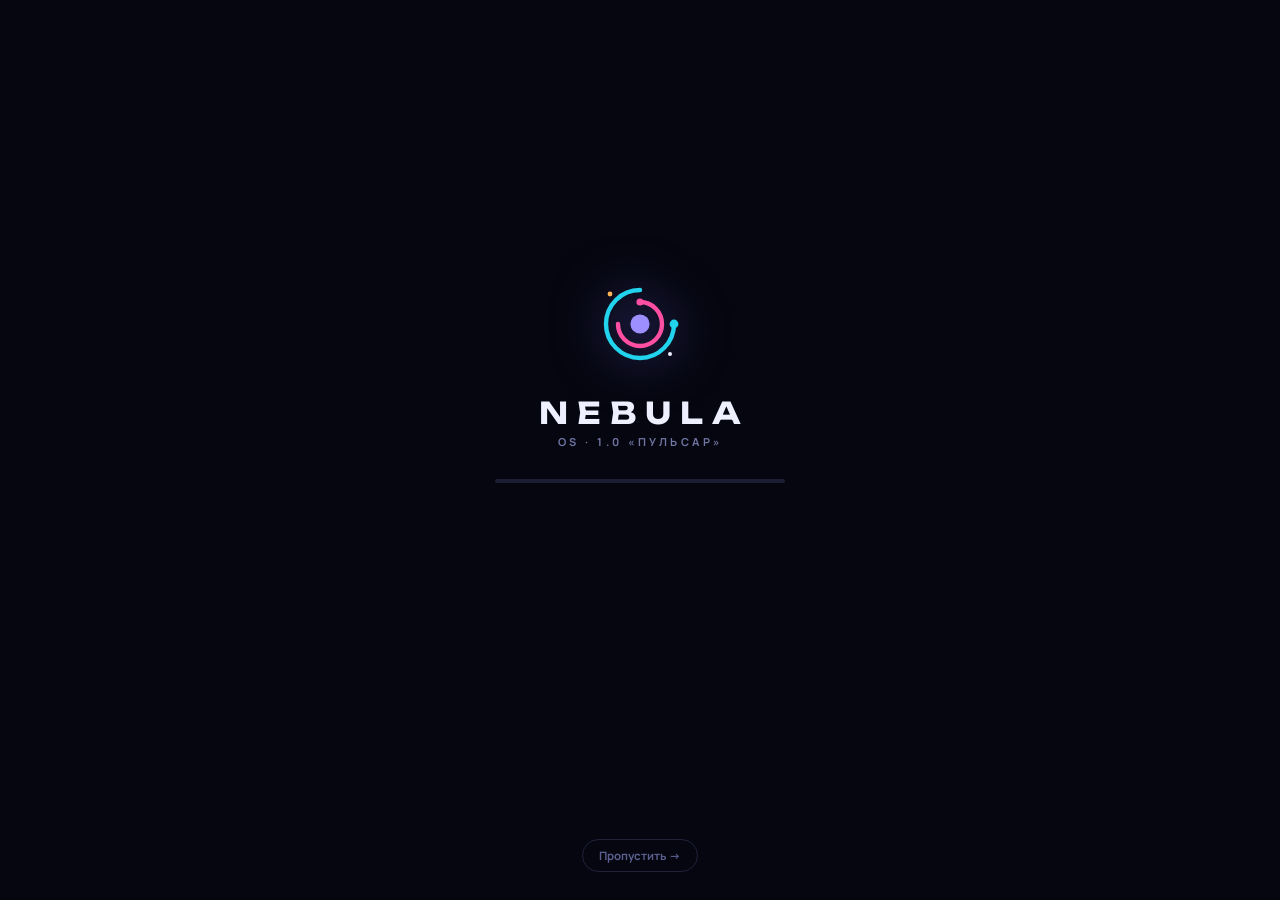
==== index.html @ fa3f52b3 "html и css есть осталось js" ====
<!DOCTYPE html>
<html lang="ru" class="dark">
<head>
<meta charset="UTF-8">
<meta name="viewport" content="width=device-width, initial-scale=1.0, viewport-fit=cover">
<title>NEBULA OS — веб-операционная система</title>
<link rel="icon" href="data:image/svg+xml,%3Csvg xmlns='http://www.w3.org/2000/svg' viewBox='0 0 24 24'%3E%3Ccircle cx='12' cy='12' r='2.6' fill='%237c6bff'/%3E%3Cpath d='M20.5 12a8.5 8.5 0 1 1-8.5-8.5' stroke='%2322d3ee' stroke-width='1.6' fill='none' stroke-linecap='round'/%3E%3Cpath d='M12 6.5A5.5 5.5 0 1 1 6.5 12' stroke='%23ff4fa3' stroke-width='1.4' fill='none' stroke-linecap='round'/%3E%3C/svg%3E">
<link rel="preconnect" href="https://fonts.googleapis.com">
<link rel="preconnect" href="https://fonts.gstatic.com" crossorigin>
<link href="https://fonts.googleapis.com/css2?family=Unbounded:wght@300;500;700&family=Manrope:wght@400;500;600;700;800&family=JetBrains+Mono:wght@400;500;700&display=swap" rel="stylesheet">
<link rel="stylesheet" href="css/base.css">
<link rel="stylesheet" href="css/windows.css">
<link rel="stylesheet" href="css/shell.css">
<link rel="stylesheet" href="css/apps.css">
</head>
<body class="locked">

<canvas id="wallpaper"></canvas>
<div id="grain"></div>
<div id="vignette"></div>

<div id="desktop">
  <div id="desktopIcons"></div>
  <div id="widget">
    <div id="wTime">00:00</div>
    <div id="wDate"></div>
    <div class="wchips">
      <button class="wchip" id="wSound" title="Отключить весь звук"></button>
      <span class="wchip" id="wWifi"></span>
      <span class="wchip" id="wUptime"></span>
    </div>
  </div>
</div>

<div id="snapPreview"></div>
<div id="windows"></div>
<div id="toasts"></div>

<div id="taskbar">
  <button id="startBtn" aria-label="Меню Пуск" title="Пуск"></button>
  <button id="searchPill" aria-label="Поиск"></button>
  <div class="tb-sep"></div>
  <div id="dockApps"></div>
  <div class="tb-sep"></div>
  <div id="trayMusic">
    <span class="tm-dot"></span><span class="tm-name"></span>
    <button class="tm-btn" id="tmPlay" aria-label="Пауза/продолжить"></button>
    <button class="tm-btn" id="tmStop" aria-label="Остановить эфир"></button>
  </div>
  <button class="tray-btn" id="trayQuick" data-pop="quick" aria-label="Быстрые настройки"></button>
  <button class="tray-btn" id="trayBell" data-pop="notif" aria-label="Уведомления"><span id="bellBadge"></span></button>
  <button class="tray-btn" id="trayClock" data-pop="calendar" aria-label="Календарь"><span id="tbTime"></span><span id="tbDate"></span></button>
  <button id="showDesktop" title="Показать рабочий стол" aria-label="Показать рабочий стол"></button>
</div>

<div id="startMenu" role="menu" aria-label="Меню Пуск">
  <div class="sm-head">
    <div class="avatar"><div>🧑‍🚀</div></div>
    <div class="sm-user"><b id="smName">Космонавт</b><span>Локальная учётная запись · NEBULA</span></div>
    <button class="ibtn" id="smSettings" title="Настройки" aria-label="Настройки"></button>
  </div>
  <div class="sm-search"><span id="smSearchIcon"></span><input id="smSearch" type="text" placeholder="Поиск приложений и файлов…" autocomplete="off"></div>
  <div id="smBody"></div>
  <div class="sm-foot">
    <button class="pw-btn" id="smLock"></button>
    <div class="spacer"></div>
    <button class="pw-btn" id="smRestart"></button>
    <button class="pw-btn danger" id="smShutdown"></button>
  </div>
</div>

<div id="popover"></div>
<div id="contextMenu"></div>
<div id="dialogLayer"></div>

<div id="lockScreen" class="fullscreen">
  <div id="lockTime">00:00</div>
  <div id="lockDate"></div>
  <div class="lock-avatar"><div>🧑‍🚀</div></div>
  <div id="lockName">Космонавт</div>
  <button id="loginBtn">Войти в систему</button>
  <div class="lock-hint">Пароль не требуется — это ваш космос · Enter</div>
  <div class="lock-power">
    <button id="lockRestart" title="Перезагрузка" aria-label="Перезагрузка"></button>
    <button id="lockShutdown" title="Выключение" aria-label="Выключение"></button>
  </div>
</div>

<div id="bootScreen" class="fullscreen">
  <svg class="boot-logo" viewBox="0 0 24 24" fill="none" stroke="currentColor" stroke-width="1.1" stroke-linecap="round">
    <circle cx="12" cy="12" r="2.4" fill="currentColor" stroke="none"/>
    <g class="orbit"><path d="M20.5 12a8.5 8.5 0 1 1-8.5-8.5" stroke="#22d3ee"/><circle cx="20.5" cy="12" r="1.1" fill="#22d3ee" stroke="none"/></g>
    <g class="orbit2"><path d="M12 6.5A5.5 5.5 0 1 1 6.5 12" stroke="#ff4fa3"/><circle cx="12" cy="6.5" r=".9" fill="#ff4fa3" stroke="none"/></g>
    <circle cx="4.5" cy="4.5" r=".6" fill="#ffb454" stroke="none"/><circle cx="19.5" cy="19.5" r=".5" fill="#eef0ff" stroke="none"/>
  </svg>
  <div class="boot-word">NEBULA</div>
  <div class="boot-sub">OS · 1.0 «Пульсар»</div>
  <div class="boot-track"><div id="bootBar"></div></div>
  <div id="bootLog"></div>
  <button id="bootSkip">Пропустить →</button>
</div>

<div id="shutdownScreen" class="fullscreen">
  <button id="powerOn" aria-label="Включить"></button>
  <div class="sd-text">Питание отключено</div>
</div>

<noscript><div style="position:fixed;inset:0;z-index:99999;background:#05060f;color:#eef0ff;display:flex;align-items:center;justify-content:center;font-family:sans-serif;text-align:center;padding:24px">NEBULA OS требует включённый JavaScript.</div></noscript>

<script>
/* ES-модули не работают с file:// — показываем подсказку вместо пустого экрана */
if(location.protocol==='file:'){
  addEventListener('DOMContentLoaded',()=>{
    const b=document.getElementById('bootScreen');
    if(b)b.innerHTML='<div style="max-width:420px;text-align:center;font-family:Manrope,sans-serif;color:#eef0ff;padding:24px"><div style="font-size:40px;margin-bottom:14px">🛸</div><div style="font-weight:800;font-size:17px;margin-bottom:8px">Нужен локальный сервер</div><p style="color:#a6abd4;font-size:13px;line-height:1.7;margin-bottom:16px">NEBULA OS собрана на ES-модулях, а браузер блокирует их при открытии через file://. Запустите в папке проекта:</p><code style="display:block;background:#141631;border:1px solid rgba(151,161,255,.3);border-radius:10px;padding:12px;font-family:monospace;font-size:13px;color:#22d3ee">python3 -m http.server 8080</code><p style="color:#7076a3;font-size:12px;margin-top:14px">затем откройте http://localhost:8080</p></div>';
  });
}
</script>
<script type="module" src="js/main.js"></script>
</body>
</html>
---- css/base.css ----
/* NEBULA OS — токены, сброс, общие элементы управления */
:root{
  --bg:#05060f;
  --acc:#7c6bff; --acc-b:#ff4fa3; --acc-contrast:#fff; --acc-text:#9d8fff;
  --acc-12:rgba(124,107,255,.12); --acc-20:rgba(124,107,255,.2); --acc-35:rgba(124,107,255,.35);
  --acc2:#22d3ee; --mag:#ff4fa3; --amber:#ffb454; --green:#34e0a1; --red:#ff5470; --blue:#4f8dff; --lime:#a3e635;
  --text:#eef0ff; --dim:#a6abd4; --faint:#7076a3;
  --surface:rgba(17,19,40,.68); --surface2:rgba(30,33,66,.55);
  --solid:#141631; --solid2:#1c1f42;
  --border:rgba(151,161,255,.14); --border2:rgba(151,161,255,.3);
  --scrim:rgba(4,5,14,.55);
  --win:rgba(15,17,36,.8); --win-solid:#101228; --tb:rgba(13,15,32,.74);
  --shadow:0 24px 70px rgba(0,0,0,.55);
  --r:14px; --tb-h:56px; --work-bottom:76px;
  --f-ui:'Manrope',system-ui,-apple-system,'Segoe UI',sans-serif;
  --f-d:'Unbounded',var(--f-ui); --f-m:'JetBrains Mono',ui-monospace,'Cascadia Mono',Consolas,monospace;
}
html.light{
  --text:#191c38; --dim:#4c517c; --faint:#8a8fb5;
  --surface:rgba(250,250,255,.75); --surface2:rgba(228,231,252,.7);
  --solid:#f3f4ff; --solid2:#e7e9ff;
  --border:rgba(35,42,110,.14); --border2:rgba(35,42,110,.28);
  --scrim:rgba(23,26,60,.35);
  --win:rgba(248,249,255,.85); --win-solid:#f5f6ff; --tb:rgba(246,247,255,.8);
  --shadow:0 24px 60px rgba(25,30,80,.28);
}
html.eco{ --win:var(--win-solid); --tb:var(--solid); --surface:var(--solid); --surface2:var(--solid2); }
html.eco *{ backdrop-filter:none !important; -webkit-backdrop-filter:none !important; }
html.noanim *,html.noanim *::before,html.noanim *::after{ transition-duration:.01ms !important; animation-duration:.01ms !important; }

*{ margin:0; padding:0; box-sizing:border-box; scrollbar-width:thin; scrollbar-color:var(--acc) transparent; }
::-webkit-scrollbar{ width:10px; height:10px; }
::-webkit-scrollbar-track{ background:transparent; }
::-webkit-scrollbar-thumb{ background:linear-gradient(180deg,var(--acc),var(--acc2)); border-radius:8px; border:3px solid transparent; background-clip:padding-box; }
::-webkit-scrollbar-thumb:hover{ filter:brightness(1.25); border-width:2px; }
::-webkit-scrollbar-corner{ background:transparent; }

html,body{ height:100%; overflow:hidden; }
body{ font-family:var(--f-ui); background:var(--bg); color:var(--text); font-size:14px; -webkit-font-smoothing:antialiased; user-select:none; }
body.dragging{ cursor:grabbing; }
body.dragging *{ user-select:none !important; }
.selectable, .selectable *{ user-select:text; }
button{ font-family:inherit; color:inherit; background:none; border:0; cursor:pointer; font-size:inherit; }
input,textarea,select{ font-family:inherit; color:inherit; }
:focus-visible{ outline:2px solid var(--acc); outline-offset:2px; border-radius:6px; }
img{ display:block; }
svg{ display:block; flex:none; }

.tile{ display:flex; align-items:center; justify-content:center; color:#fff; box-shadow:0 6px 18px rgba(0,0,0,.35), inset 0 1px 0 rgba(255,255,255,.25); border-radius:12px; }
.tile svg{ filter:drop-shadow(0 1px 2px rgba(0,0,0,.35)); }

/* элементы управления */
.btn{ display:inline-flex; align-items:center; justify-content:center; gap:7px; height:34px; padding:0 14px; border-radius:10px; background:var(--surface2); border:1px solid var(--border); font-size:12.5px; font-weight:700; color:var(--text); transition:filter .13s,transform .1s,border-color .13s; white-space:nowrap; }
.btn:hover{ filter:brightness(1.18); border-color:var(--border2); }
.btn:active{ transform:scale(.96); }
.btn:disabled{ opacity:.4; pointer-events:none; }
.btn.primary{ background:linear-gradient(135deg,var(--acc),var(--acc-b)); border:0; color:var(--acc-contrast); box-shadow:0 4px 16px var(--acc-20); }
.btn.danger{ background:rgba(255,84,112,.14); border-color:rgba(255,84,112,.35); color:var(--red); }
.btn.danger:hover{ background:rgba(255,84,112,.24); }
.btn.sm{ height:29px; padding:0 10px; font-size:11.5px; border-radius:8px; }
.ibtn{ width:31px; height:31px; flex:none; display:inline-flex; align-items:center; justify-content:center; border-radius:9px; color:var(--dim); border:1px solid transparent; transition:background .13s,color .13s; }
.ibtn:hover{ background:var(--surface2); color:var(--text); }
.ibtn.on{ background:var(--acc-20); color:var(--acc-text); border-color:var(--acc-35); }
.ibtn:disabled{ opacity:.35; pointer-events:none; }
.inp{ height:32px; padding:0 11px; border-radius:9px; background:var(--surface2); border:1px solid var(--border); outline:0; font-size:12.5px; color:var(--text); min-width:0; }
.inp:focus{ border-color:var(--acc-35); box-shadow:0 0 0 3px var(--acc-12); }
.inp::placeholder{ color:var(--faint); }
.sel{ height:32px; padding:0 28px 0 11px; border-radius:9px; background:var(--surface2) url("data:image/svg+xml,%3Csvg xmlns='http://www.w3.org/2000/svg' width='12' height='12' viewBox='0 0 24 24' fill='none' stroke='%23888fb8' stroke-width='2.5' stroke-linecap='round'%3E%3Cpath d='M6 9l6 6 6-6'/%3E%3C/svg%3E") no-repeat right 9px center; border:1px solid var(--border); outline:0; font-size:12.5px; font-weight:600; color:var(--text); appearance:none; -webkit-appearance:none; cursor:pointer; }
.sel:focus{ border-color:var(--acc-35); }
.sel option{ background:var(--solid); color:var(--text); }
input[type=range]{ -webkit-appearance:none; appearance:none; height:24px; background:transparent; cursor:pointer; --val:50%; }
input[type=range]::-webkit-slider-runnable-track{ height:6px; border-radius:3px; background:linear-gradient(90deg,var(--acc) var(--val),var(--border2) var(--val)); }
input[type=range]::-webkit-slider-thumb{ -webkit-appearance:none; width:16px; height:16px; margin-top:-5px; border-radius:50%; background:linear-gradient(135deg,var(--acc),var(--acc-b)); border:2px solid #fff; box-shadow:0 2px 8px rgba(0,0,0,.4); }
input[type=range]::-moz-range-track{ height:6px; border-radius:3px; background:var(--border2); }
input[type=range]::-moz-range-progress{ height:6px; border-radius:3px; background:var(--acc); }
input[type=range]::-moz-range-thumb{ width:13px; height:13px; border-radius:50%; background:var(--acc); border:2px solid #fff; }
.tgl{ position:relative; width:40px; height:22px; flex:none; cursor:pointer; display:inline-block; }
.tgl input{ position:absolute; opacity:0; width:100%; height:100%; cursor:pointer; margin:0; }
.tgl i{ position:absolute; inset:0; border-radius:11px; background:var(--border2); transition:background .18s; pointer-events:none; }
.tgl i::after{ content:''; position:absolute; top:3px; left:3px; width:16px; height:16px; border-radius:50%; background:#fff; transition:transform .18s cubic-bezier(.3,.8,.3,1.3); box-shadow:0 1px 4px rgba(0,0,0,.4); }
.tgl input:checked+i{ background:linear-gradient(135deg,var(--acc),var(--acc-b)); }
.tgl input:checked+i::after{ transform:translateX(18px); }
kbd{ font-family:var(--f-m); font-size:10.5px; font-weight:700; padding:2px 6px; border-radius:6px; background:var(--surface2); border:1px solid var(--border2); border-bottom-width:2.5px; color:var(--dim); white-space:nowrap; }
.seg{ display:flex; gap:2px; padding:3px; background:var(--surface2); border:1px solid var(--border); border-radius:10px; }
.seg button{ height:27px; min-width:31px; padding:0 9px; border-radius:7px; display:flex; align-items:center; justify-content:center; gap:5px; font-size:11.5px; font-weight:700; color:var(--faint); }
.seg button:hover{ color:var(--text); }
.seg button.on{ background:linear-gradient(135deg,var(--acc),var(--acc-b)); color:var(--acc-contrast); box-shadow:0 2px 8px var(--acc-20); }
.statusbar{ flex:none; display:flex; align-items:center; gap:12px; padding:5px 12px; border-top:1px solid var(--border); font-size:11px; font-weight:600; color:var(--faint); }
.statusbar .grow{ flex:1; }
.toolbar{ flex:none; display:flex; align-items:center; flex-wrap:wrap; gap:6px; padding:8px 10px; border-bottom:1px solid var(--border); }
.toolbar .grow{ flex:1; }
.spin{ animation:spin 1s linear infinite; }
@keyframes spin{ to{ transform:rotate(360deg);} }

@media (max-width:720px){
  :root{ --tb-h:54px; --work-bottom:70px; }
  input,textarea,select,.inp,.sel,.sm-search input,.term-inrow input{ font-size:16px !important; }
}
---- css/windows.css ----
/* NEBULA OS — оконный менеджер */
#snapPreview{ position:fixed; z-index:5; border-radius:14px; border:2px solid var(--acc); background:var(--acc-12); backdrop-filter:blur(4px); opacity:0; pointer-events:none; transition:all .16s ease; box-shadow:0 0 40px var(--acc-20) inset; }
#snapPreview.on{ opacity:1; }

#windows{ position:fixed; inset:0; z-index:10; pointer-events:none; }
.window{ position:absolute; display:flex; flex-direction:column; pointer-events:auto; background:var(--win); backdrop-filter:blur(24px) saturate(1.5); -webkit-backdrop-filter:blur(24px) saturate(1.5); border:1px solid var(--border2); border-radius:var(--r); box-shadow:var(--shadow), inset 0 1px 0 rgba(255,255,255,.07); overflow:hidden; min-width:280px; min-height:180px; animation:winIn .24s cubic-bezier(.2,.9,.3,1.15); }
.window.focused{ border-color:var(--acc-35); box-shadow:var(--shadow),0 0 44px var(--acc-12), inset 0 1px 0 rgba(255,255,255,.08); }
@keyframes winIn{ from{ opacity:0; transform:scale(.92) translateY(16px);} to{ opacity:1; transform:none;} }
.window.closing{ animation:winOut .18s ease forwards; }
@keyframes winOut{ to{ opacity:0; transform:scale(.9) translateY(12px);} }
.window.rect-anim{ transition:left .22s cubic-bezier(.3,.8,.3,1), top .22s cubic-bezier(.3,.8,.3,1), width .22s cubic-bezier(.3,.8,.3,1), height .22s cubic-bezier(.3,.8,.3,1); }
.window.min-anim{ transition:transform .22s cubic-bezier(.5,0,.8,.4), opacity .2s ease; transform-origin:50% 100%; }
.window.min-pose{ transform:translateY(55vh) scale(.35); opacity:0; }
.titlebar{ height:40px; flex:none; display:flex; align-items:center; gap:9px; padding:0 6px 0 10px; border-bottom:1px solid var(--border); background:linear-gradient(180deg,rgba(255,255,255,.045),transparent); touch-action:none; }
.window:not(.focused) .titlebar .w-title{ color:var(--faint); }
.t-icon{ width:22px; height:22px; border-radius:7px; }
.w-title{ flex:1; font-size:12.5px; font-weight:700; color:var(--dim); white-space:nowrap; overflow:hidden; text-overflow:ellipsis; letter-spacing:.2px; }
.w-ctrl{ display:flex; gap:2px; }
.w-btn{ width:32px; height:30px; border-radius:8px; display:flex; align-items:center; justify-content:center; color:var(--dim); transition:background .12s,color .12s; }
.w-btn:hover{ background:var(--surface2); color:var(--text); }
.w-btn.close:hover{ background:var(--red); color:#fff; }
.win-body{ flex:1; display:flex; flex-direction:column; min-height:0; position:relative; }
.rz{ position:absolute; z-index:5; touch-action:none; }
.rz-e{ right:-2px; top:10px; bottom:10px; width:7px; cursor:ew-resize; }
.rz-s{ bottom:-2px; left:10px; right:10px; height:7px; cursor:ns-resize; }
.rz-se{ right:-2px; bottom:-2px; width:16px; height:16px; cursor:nwse-resize; }
.window.state-max .rz,.window.state-left .rz,.window.state-right .rz{ display:none; }
html.mobile .rz, html.mobile .w-btn.max{ display:none; }

@media (max-width:720px){
  .window{ border-radius:12px; }
}
---- css/shell.css ----
/* NEBULA OS — рабочий стол, панель задач, меню, экраны питания */
#wallpaper{ position:fixed; inset:0; width:100%; height:100%; z-index:0; }
#grain{ position:fixed; inset:0; z-index:1; pointer-events:none; opacity:.055; mix-blend-mode:overlay; }
#vignette{ position:fixed; inset:0; z-index:1; pointer-events:none; background:radial-gradient(ellipse at 50% 42%, transparent 55%, rgba(2,3,10,.55) 100%); }

#desktop{ position:fixed; inset:0 0 var(--work-bottom) 0; z-index:2; }
body.locked #desktop, body.locked #taskbar, body.locked #windows{ visibility:hidden; }
#desktopIcons{ position:absolute; top:14px; left:12px; display:flex; flex-direction:column; flex-wrap:wrap; gap:4px; max-height:calc(100% - 24px); align-content:flex-start; }
.dicon{ width:88px; display:flex; flex-direction:column; align-items:center; gap:7px; padding:9px 4px 7px; border-radius:12px; border:1px solid transparent; transition:background .15s,border-color .15s,transform .15s; }
.dicon:hover{ background:rgba(255,255,255,.09); }
.dicon:active{ transform:scale(.96); }
.dicon.sel{ background:var(--acc-20); border-color:var(--acc-35); }
.dicon .tile{ width:54px; height:54px; border-radius:15px; }
.dicon span{ font-size:12px; font-weight:600; color:#fff; text-align:center; line-height:1.25; text-shadow:0 1px 8px rgba(0,0,0,.9),0 0 2px rgba(0,0,0,.7); max-width:84px; }
body.entered .dicon{ animation:iconIn .5s cubic-bezier(.2,.9,.3,1.2) both; animation-delay:calc(var(--i)*60ms); }
@keyframes iconIn{ from{ opacity:0; transform:translateY(14px) scale(.85);} to{ opacity:1; transform:none;} }
@keyframes fadeUp{ from{ opacity:0; transform:translateY(12px);} to{ opacity:1; transform:none;} }
@keyframes pulse{ 50%{ transform:scale(1.6); opacity:.6;} }

#widget{ position:absolute; top:22px; right:26px; text-align:right; pointer-events:none; }
body.entered #widget{ animation:fadeUp .8s .35s both; }
#wTime{ font-family:var(--f-d); font-weight:300; font-size:56px; letter-spacing:2px; color:#fff; opacity:.94; text-shadow:0 0 34px var(--acc-35),0 2px 14px rgba(0,0,0,.6); line-height:1.05; }
#wDate{ font-size:13px; font-weight:600; color:#cfd3ff; text-shadow:0 1px 8px rgba(0,0,0,.8); margin-top:2px; text-transform:capitalize; }
.wchips{ display:flex; gap:8px; justify-content:flex-end; margin-top:12px; }
.wchip{ pointer-events:auto; display:flex; align-items:center; gap:6px; padding:5px 11px; border-radius:999px; background:rgba(10,12,28,.55); border:1px solid rgba(255,255,255,.14); color:#dfe3ff; font-size:11px; font-weight:600; backdrop-filter:blur(8px); }
button.wchip:hover{ background:rgba(30,34,70,.7); border-color:var(--acc-35); }
.wchip.muted{ color:#8a90b8; }

/* панель задач */
#taskbar{ position:fixed; left:10px; right:10px; bottom:10px; height:var(--tb-h); z-index:9000; display:flex; align-items:center; gap:6px; padding:0 8px; background:var(--tb); backdrop-filter:blur(22px) saturate(1.5); -webkit-backdrop-filter:blur(22px) saturate(1.5); border:1px solid var(--border2); border-radius:16px; box-shadow:0 14px 44px rgba(0,0,0,.45), inset 0 1px 0 rgba(255,255,255,.07); }
body.entered #taskbar{ animation:tbIn .55s .15s cubic-bezier(.2,.9,.3,1.1) both; }
@keyframes tbIn{ from{ opacity:0; transform:translateY(70px);} to{ opacity:1; transform:none;} }
#startBtn{ width:44px; height:44px; border-radius:13px; display:flex; align-items:center; justify-content:center; background:linear-gradient(135deg,var(--acc),var(--acc-b)); color:var(--acc-contrast); box-shadow:0 4px 16px var(--acc-35), inset 0 1px 0 rgba(255,255,255,.3); transition:transform .18s,box-shadow .18s; flex:none; }
#startBtn:hover{ transform:scale(1.07) rotate(-4deg); box-shadow:0 6px 22px var(--acc-35); }
#startBtn:active{ transform:scale(.95); }
#startBtn.on{ outline:2px solid var(--acc-35); outline-offset:2px; }
#searchPill{ height:38px; width:190px; flex:none; display:flex; align-items:center; gap:8px; padding:0 13px; border-radius:19px; background:var(--surface2); border:1px solid var(--border); color:var(--faint); font-size:12px; font-weight:600; transition:border-color .15s; }
#searchPill:hover{ border-color:var(--acc-35); color:var(--dim); }
#dockApps{ flex:1; display:flex; align-items:center; gap:4px; overflow-x:auto; overflow-y:hidden; padding:2px; min-width:0; }
#dockApps::-webkit-scrollbar{ height:4px; }
.dock-app{ position:relative; width:44px; height:46px; flex:none; display:flex; align-items:center; justify-content:center; border-radius:12px; transition:background .13s,transform .13s; }
.dock-app:hover{ background:var(--surface2); transform:translateY(-3px); }
.dock-app:active{ transform:scale(.92); }
.dock-app .tile{ width:34px; height:34px; border-radius:10px; }
.dock-app::after{ content:''; position:absolute; bottom:1px; left:50%; transform:translateX(-50%); width:0; height:3px; border-radius:2px; background:var(--acc); box-shadow:0 0 8px var(--acc); transition:width .18s; }
.dock-app.running::after{ width:5px; }
.dock-app.active::after{ width:16px; }
.dock-app.minimized::after{ width:5px; background:var(--faint); box-shadow:none; }
.dock-app.active .tile{ box-shadow:0 0 0 2px var(--acc-35),0 6px 18px rgba(0,0,0,.35); }
.tb-sep{ width:1px; height:26px; background:var(--border2); flex:none; margin:0 3px; }
#trayMusic{ display:none; align-items:center; gap:7px; height:38px; padding:0 10px; border-radius:11px; background:var(--acc-12); border:1px solid var(--acc-20); flex:none; max-width:170px; }
#trayMusic.on{ display:flex; }
#trayMusic .tm-name{ font-size:11px; font-weight:700; color:var(--acc-text); white-space:nowrap; overflow:hidden; text-overflow:ellipsis; }
#trayMusic .tm-dot{ width:7px; height:7px; border-radius:50%; background:var(--acc); box-shadow:0 0 8px var(--acc); flex:none; }
#trayMusic.playing .tm-dot{ animation:pulse 1.1s ease-in-out infinite; }
.tm-btn{ width:26px; height:26px; border-radius:8px; display:flex; align-items:center; justify-content:center; color:var(--acc-text); }
.tm-btn:hover{ background:var(--acc-20); }
.tray-btn{ height:40px; display:flex; align-items:center; gap:8px; padding:0 10px; border-radius:11px; color:var(--dim); flex:none; transition:background .13s; position:relative; }
.tray-btn:hover{ background:var(--surface2); color:var(--text); }
#trayClock{ flex-direction:column; align-items:flex-end; justify-content:center; gap:0; padding:0 10px; line-height:1.25; }
#tbTime{ font-size:12.5px; font-weight:800; color:var(--text); font-variant-numeric:tabular-nums; }
#tbDate{ font-size:10.5px; font-weight:600; color:var(--faint); }
#bellBadge{ position:absolute; top:4px; right:4px; min-width:15px; height:15px; padding:0 4px; border-radius:8px; background:linear-gradient(135deg,var(--mag),var(--red)); color:#fff; font-size:9.5px; font-weight:800; display:flex; align-items:center; justify-content:center; box-shadow:0 2px 8px rgba(255,79,163,.5); }
#bellBadge:empty{ display:none; }
#showDesktop{ width:7px; height:38px; flex:none; border-left:1px solid var(--border2); border-radius:0 6px 6px 0; margin-left:2px; }
#showDesktop:hover{ background:var(--acc-20); }

/* меню Пуск */
#startMenu{ position:fixed; left:10px; bottom:calc(var(--work-bottom) + 8px); width:560px; max-width:calc(100vw - 20px); max-height:calc(100vh - var(--work-bottom) - 30px); z-index:9500; display:flex; flex-direction:column; background:var(--surface); backdrop-filter:blur(26px) saturate(1.6); -webkit-backdrop-filter:blur(26px) saturate(1.6); border:1px solid var(--border2); border-radius:20px; box-shadow:var(--shadow); padding:16px; opacity:0; visibility:hidden; transform:translateY(16px) scale(.98); transform-origin:bottom left; transition:.22s cubic-bezier(.2,.9,.3,1.1); }
#startMenu.open{ opacity:1; visibility:visible; transform:none; }
.sm-head{ display:flex; align-items:center; gap:11px; margin-bottom:13px; }
.avatar{ width:42px; height:42px; border-radius:50%; background:conic-gradient(from 200deg,var(--acc),var(--acc2),var(--mag),var(--amber),var(--acc)); padding:2.5px; flex:none; }
.avatar>div{ width:100%; height:100%; border-radius:50%; background:var(--solid2); display:flex; align-items:center; justify-content:center; font-size:21px; }
.sm-user{ flex:1; min-width:0; }
.sm-user b{ font-size:14.5px; display:block; }
.sm-user span{ font-size:11px; color:var(--faint); font-weight:600; }
.sm-search{ display:flex; align-items:center; gap:9px; height:42px; padding:0 14px; border-radius:12px; background:var(--surface2); border:1px solid var(--border); margin-bottom:12px; color:var(--faint); }
.sm-search:focus-within{ border-color:var(--acc-35); box-shadow:0 0 0 3px var(--acc-12); }
.sm-search input{ flex:1; background:none; border:0; outline:0; font-size:13.5px; color:var(--text); }
.sm-search input::placeholder{ color:var(--faint); }
#smBody{ flex:1; overflow-y:auto; min-height:0; padding-right:4px; }
.sm-label{ font-size:10.5px; font-weight:800; letter-spacing:1.4px; text-transform:uppercase; color:var(--faint); margin:10px 4px 8px; }
.sm-grid{ display:grid; grid-template-columns:repeat(4,1fr); gap:4px; }
.sm-tile{ display:flex; flex-direction:column; align-items:center; gap:7px; padding:11px 4px 9px; border-radius:13px; transition:background .13s,transform .13s; }
.sm-tile:hover,.sm-tile.kbd{ background:var(--surface2); transform:translateY(-2px); }
.sm-tile .tile{ width:50px; height:50px; border-radius:14px; }
.sm-tile span{ font-size:11.5px; font-weight:600; color:var(--dim); text-align:center; line-height:1.2; }
.sm-file{ display:flex; align-items:center; gap:10px; width:100%; padding:8px 10px; border-radius:11px; text-align:left; transition:background .13s; }
.sm-file:hover,.sm-file.kbd{ background:var(--surface2); }
.sm-file .fi{ width:32px; height:32px; border-radius:9px; flex:none; display:flex; align-items:center; justify-content:center; color:#fff; }
.sm-file .ft{ flex:1; min-width:0; }
.sm-file .ft b{ font-size:12.5px; font-weight:700; display:block; white-space:nowrap; overflow:hidden; text-overflow:ellipsis; }
.sm-file .ft span{ font-size:10.5px; color:var(--faint); }
.sm-file time{ font-size:10.5px; color:var(--faint); flex:none; }
.sm-empty{ padding:26px 10px; text-align:center; color:var(--faint); font-size:12.5px; }
.sm-foot{ display:flex; align-items:center; gap:6px; margin-top:12px; padding-top:12px; border-top:1px solid var(--border); }
.sm-foot .spacer{ flex:1; }
.pw-btn{ display:flex; align-items:center; gap:7px; padding:8px 12px; border-radius:10px; font-size:12px; font-weight:700; color:var(--dim); transition:background .13s,color .13s; }
.pw-btn:hover{ background:var(--surface2); color:var(--text); }
.pw-btn.danger:hover{ background:rgba(255,84,112,.16); color:var(--red); }

/* всплывающие панели */
#popover{ position:fixed; bottom:calc(var(--work-bottom) + 8px); right:10px; width:330px; max-width:calc(100vw - 20px); z-index:9500; background:var(--surface); backdrop-filter:blur(26px) saturate(1.6); -webkit-backdrop-filter:blur(26px) saturate(1.6); border:1px solid var(--border2); border-radius:18px; box-shadow:var(--shadow); padding:15px; opacity:0; visibility:hidden; transform:translateY(14px); transition:.2s cubic-bezier(.2,.9,.3,1.1); max-height:calc(100vh - var(--work-bottom) - 30px); overflow-y:auto; }
#popover.open{ opacity:1; visibility:visible; transform:none; }
.pop-title{ font-family:var(--f-d); font-size:12px; font-weight:500; letter-spacing:1px; margin-bottom:12px; display:flex; align-items:center; justify-content:space-between; }
.qrow{ display:flex; align-items:center; gap:11px; padding:10px 8px; border-radius:12px; }
.qrow:hover{ background:var(--surface2); }
.qrow .qi{ width:34px; height:34px; border-radius:10px; background:var(--acc-12); color:var(--acc-text); display:flex; align-items:center; justify-content:center; flex:none; }
.qrow .qt{ flex:1; min-width:0; }
.qrow .qt b{ font-size:12.5px; display:block; }
.qrow .qt span{ font-size:11px; color:var(--faint); }
.net-item{ display:flex; align-items:center; gap:10px; width:100%; padding:9px 10px; border-radius:10px; font-size:12.5px; font-weight:600; color:var(--dim); text-align:left; }
.net-item:hover{ background:var(--surface2); }
.net-item.cur{ color:var(--acc-text); background:var(--acc-12); }
.net-item .lock{ margin-left:auto; color:var(--faint); }
.cal-head{ display:flex; align-items:center; gap:6px; margin-bottom:10px; }
.cal-head b{ flex:1; font-family:var(--f-d); font-size:13px; font-weight:500; text-transform:capitalize; }
.cal-grid{ display:grid; grid-template-columns:repeat(7,1fr); gap:2px; }
.cal-dow{ font-size:10px; font-weight:800; color:var(--faint); text-align:center; padding:5px 0; text-transform:uppercase; }
.cal-day{ aspect-ratio:1; display:flex; align-items:center; justify-content:center; border-radius:9px; font-size:12px; font-weight:600; color:var(--dim); font-variant-numeric:tabular-nums; }
.cal-day:hover{ background:var(--surface2); }
.cal-day.out{ color:var(--faint); opacity:.45; }
.cal-day.today{ background:linear-gradient(135deg,var(--acc),var(--acc-b)); color:var(--acc-contrast); font-weight:800; box-shadow:0 3px 12px var(--acc-35); }
.notif-item{ display:flex; gap:10px; padding:10px; border-radius:12px; transition:background .13s; }
.notif-item:hover{ background:var(--surface2); }
.notif-item .ni{ width:30px; height:30px; border-radius:9px; flex:none; display:flex; align-items:center; justify-content:center; }
.notif-item .nt{ flex:1; min-width:0; }
.notif-item .nt b{ font-size:12.5px; display:block; }
.notif-item .nt p{ font-size:11.5px; color:var(--dim); line-height:1.45; margin-top:2px; word-wrap:break-word; }
.notif-item .nt time{ font-size:10px; color:var(--faint); }
.notif-act{ font-size:11.5px; font-weight:800; color:var(--acc-text); margin-top:5px; padding:3px 0; }
.notif-act:hover{ text-decoration:underline; }
.ni.info{ background:rgba(79,141,255,.16); color:var(--blue); }
.ni.success{ background:rgba(52,224,161,.15); color:var(--green); }
.ni.warn{ background:rgba(255,180,84,.15); color:var(--amber); }
.ni.error{ background:rgba(255,84,112,.15); color:var(--red); }

/* тосты */
#toasts{ position:fixed; top:14px; right:14px; z-index:9800; display:flex; flex-direction:column; gap:10px; width:350px; max-width:calc(100vw - 24px); pointer-events:none; }
.toast{ pointer-events:auto; position:relative; display:flex; gap:11px; padding:13px 12px 15px; background:var(--surface); backdrop-filter:blur(22px) saturate(1.5); -webkit-backdrop-filter:blur(22px) saturate(1.5); border:1px solid var(--border2); border-radius:14px; box-shadow:0 14px 40px rgba(0,0,0,.4); overflow:hidden; animation:toastIn .3s cubic-bezier(.2,.9,.3,1.2); }
.toast.out{ animation:toastOut .22s ease forwards; }
@keyframes toastIn{ from{ opacity:0; transform:translateX(40px) scale(.95);} to{ opacity:1; transform:none;} }
@keyframes toastOut{ to{ opacity:0; transform:translateX(40px) scale(.95);} }
.toast .ni{ width:32px; height:32px; border-radius:10px; flex:none; display:flex; align-items:center; justify-content:center; }
.toast .tt{ flex:1; min-width:0; }
.toast .tt b{ font-size:13px; display:block; }
.toast .tt p{ font-size:12px; color:var(--dim); line-height:1.45; margin-top:2px; word-wrap:break-word; }
.toast .t-act{ font-size:12px; font-weight:800; color:var(--acc-text); margin-top:6px; }
.toast .t-act:hover{ text-decoration:underline; }
.toast .t-x{ width:24px; height:24px; border-radius:7px; flex:none; display:flex; align-items:center; justify-content:center; color:var(--faint); }
.toast .t-x:hover{ background:var(--surface2); color:var(--text); }
.toast .t-bar{ position:absolute; left:0; bottom:0; height:2.5px; width:100%; transform-origin:left; animation:tbar linear forwards; }
@keyframes tbar{ from{ transform:scaleX(1);} to{ transform:scaleX(0);} }
.toast.info .t-bar{ background:var(--blue); } .toast.success .t-bar{ background:var(--green); }
.toast.warn .t-bar{ background:var(--amber); } .toast.error .t-bar{ background:var(--red); }

/* контекстное меню */
#contextMenu{ position:fixed; z-index:9700; min-width:210px; background:var(--solid); border:1px solid var(--border2); border-radius:13px; box-shadow:var(--shadow); padding:5px; display:none; animation:ctxIn .13s ease; }
#contextMenu.open{ display:block; }
@keyframes ctxIn{ from{ opacity:0; transform:scale(.95);} to{ opacity:1; transform:none;} }
.ctx-item{ display:flex; align-items:center; gap:10px; width:100%; padding:8px 11px; border-radius:9px; font-size:12.5px; font-weight:600; color:var(--dim); text-align:left; }
.ctx-item svg{ color:var(--faint); }
.ctx-item:hover{ background:var(--acc-12); color:var(--text); }
.ctx-item:hover svg{ color:var(--acc-text); }
.ctx-item.danger{ color:var(--red); } .ctx-item.danger svg{ color:var(--red); }
.ctx-item.danger:hover{ background:rgba(255,84,112,.13); }
.ctx-item.dis{ opacity:.4; pointer-events:none; }
.ctx-item kbd{ margin-left:auto; }
.ctx-sep{ height:1px; background:var(--border); margin:4px 8px; }

/* диалоги */
#dialogLayer{ position:fixed; inset:0; z-index:9600; display:none; align-items:center; justify-content:center; background:var(--scrim); backdrop-filter:blur(6px); padding:16px; }
#dialogLayer.open{ display:flex; }
.dialog{ width:390px; max-width:100%; background:var(--solid); border:1px solid var(--border2); border-radius:18px; box-shadow:var(--shadow); padding:20px; animation:winIn .22s cubic-bezier(.2,.9,.3,1.15); }
.dialog h3{ font-family:var(--f-d); font-size:14.5px; font-weight:500; margin-bottom:8px; }
.dialog p{ font-size:13px; color:var(--dim); line-height:1.55; }
.dialog input{ width:100%; margin-top:12px; height:40px; padding:0 13px; border-radius:11px; background:var(--surface2); border:1px solid var(--border2); outline:0; font-size:13.5px; }
.dialog input:focus{ border-color:var(--acc); box-shadow:0 0 0 3px var(--acc-12); }
.dlg-actions{ display:flex; justify-content:flex-end; gap:8px; margin-top:18px; }

/* экраны загрузки / блокировки / выключения */
.fullscreen{ position:fixed; inset:0; display:flex; flex-direction:column; align-items:center; justify-content:center; }
#bootScreen{ z-index:10000; background:#05060f; gap:0; transition:opacity .5s ease; }
#bootScreen.hide{ opacity:0; pointer-events:none; }
.boot-logo{ width:96px; height:96px; color:#9d8fff; filter:drop-shadow(0 0 26px rgba(124,107,255,.6)); }
.boot-logo .orbit{ animation:spin 7s linear infinite; transform-origin:center; }
.boot-logo .orbit2{ animation:spin 11s linear infinite reverse; transform-origin:center; }
.boot-word{ font-family:var(--f-d); font-size:30px; font-weight:700; letter-spacing:9px; margin:22px 0 3px; color:#eef0ff; text-indent:9px; }
.boot-sub{ font-size:11px; font-weight:700; letter-spacing:3.5px; color:#7076a3; text-transform:uppercase; margin-bottom:30px; }
.boot-track{ width:290px; height:4px; border-radius:2px; background:rgba(151,161,255,.15); overflow:hidden; }
#bootBar{ height:100%; width:0%; border-radius:2px; background:linear-gradient(90deg,#7c6bff,#22d3ee,#34e0a1); box-shadow:0 0 14px rgba(124,107,255,.8); transition:width .25s ease; }
#bootLog{ width:320px; max-width:86vw; height:118px; overflow:hidden; margin-top:24px; font-family:var(--f-m); font-size:10.5px; line-height:1.85; color:#5b6090; }
#bootLog div{ animation:fadeUp .3s ease; } #bootLog .ok{ color:#34e0a1; }
#bootSkip{ position:absolute; bottom:28px; font-size:11.5px; font-weight:700; color:#5b6090; padding:8px 16px; border-radius:999px; border:1px solid rgba(151,161,255,.18); }
#bootSkip:hover{ color:#a6abd4; border-color:rgba(151,161,255,.4); }
#lockScreen{ z-index:9900; background:rgba(5,6,15,.45); backdrop-filter:blur(30px) saturate(1.3); -webkit-backdrop-filter:blur(30px) saturate(1.3); display:none; }
#lockScreen.on{ display:flex; }
#lockTime{ font-family:var(--f-d); font-weight:300; font-size:84px; color:#fff; letter-spacing:3px; text-shadow:0 0 50px rgba(124,107,255,.5); line-height:1; }
#lockDate{ font-size:15px; font-weight:600; color:#cfd3ff; margin:10px 0 44px; text-transform:capitalize; }
.lock-avatar{ width:92px; height:92px; border-radius:50%; background:conic-gradient(from 200deg,#7c6bff,#22d3ee,#ff4fa3,#ffb454,#7c6bff); padding:3.5px; animation:spin 9s linear infinite; }
.lock-avatar>div{ width:100%; height:100%; border-radius:50%; background:#141631; display:flex; align-items:center; justify-content:center; font-size:44px; animation:spin 9s linear infinite reverse; }
#lockName{ font-size:18px; font-weight:800; color:#fff; margin:15px 0 20px; }
#loginBtn{ height:46px; padding:0 34px; border-radius:23px; background:linear-gradient(135deg,#7c6bff,#ff4fa3); color:#fff; font-size:14px; font-weight:800; display:flex; align-items:center; gap:9px; box-shadow:0 10px 34px rgba(124,107,255,.45); transition:transform .16s,box-shadow .16s; }
#loginBtn:hover{ transform:scale(1.05); box-shadow:0 14px 44px rgba(124,107,255,.6); }
.lock-hint{ font-size:11.5px; color:#8a90c0; margin-top:15px; font-weight:600; }
.lock-power{ position:absolute; bottom:26px; right:28px; display:flex; gap:9px; }
.lock-power button{ width:42px; height:42px; border-radius:50%; background:rgba(20,22,49,.6); border:1px solid rgba(151,161,255,.22); color:#a6abd4; display:flex; align-items:center; justify-content:center; }
.lock-power button:hover{ color:#fff; border-color:rgba(151,161,255,.5); }
#shutdownScreen{ z-index:10000; background:#020308; display:none; }
#shutdownScreen.on{ display:flex; }
#powerOn{ width:86px; height:86px; border-radius:50%; border:2px solid rgba(151,161,255,.3); color:#9d8fff; display:flex; align-items:center; justify-content:center; box-shadow:0 0 40px rgba(124,107,255,.25), inset 0 0 24px rgba(124,107,255,.12); transition:transform .2s,box-shadow .2s; }
#powerOn:hover{ transform:scale(1.08); box-shadow:0 0 70px rgba(124,107,255,.5), inset 0 0 30px rgba(124,107,255,.25); }
.sd-text{ margin-top:22px; font-size:12px; font-weight:700; letter-spacing:2.5px; text-transform:uppercase; color:#5b6090; }

@media (max-width:1000px){ #searchPill{ display:none; } #widget{ display:none; } }
@media (max-width:720px){
  #taskbar{ left:6px; right:6px; bottom:6px; padding:0 6px; }
  #startMenu{ left:6px; right:6px; width:auto; max-height:calc(100dvh - 130px); }
  .sm-grid{ grid-template-columns:repeat(4,1fr); }
  #popover{ right:6px; }
  #toasts{ left:6px; right:6px; top:8px; width:auto; }
  #desktopIcons{ flex-direction:row; max-height:none; max-width:calc(100vw - 20px); }
  .dicon{ width:76px; } .dicon .tile{ width:46px; height:46px; }
  #lockTime{ font-size:56px; }
  #trayMusic .tm-name{ display:none; }
  .tray-btn{ padding:0 7px; }
}
---- css/apps.css ----
/* NEBULA OS — приложения */

/* Проводник */
.exp{ flex:1; display:flex; min-height:0; }
.exp-side{ width:168px; flex:none; border-right:1px solid var(--border); padding:8px; overflow-y:auto; display:flex; flex-direction:column; gap:2px; }
.exp-nav{ display:flex; align-items:center; gap:9px; padding:8px 10px; border-radius:9px; font-size:12.5px; font-weight:600; color:var(--dim); text-align:left; width:100%; }
.exp-nav svg{ color:var(--faint); }
.exp-nav:hover{ background:var(--surface2); }
.exp-nav.on{ background:var(--acc-12); color:var(--acc-text); }
.exp-nav.on svg{ color:var(--acc-text); }
.exp-main{ flex:1; display:flex; flex-direction:column; min-width:0; }
.crumbs{ display:flex; align-items:center; gap:2px; flex:1; min-width:120px; overflow-x:auto; height:32px; padding:0 8px; border-radius:9px; background:var(--surface2); border:1px solid var(--border); }
.crumbs::-webkit-scrollbar{ height:3px; }
.crumb{ font-size:12px; font-weight:700; color:var(--dim); padding:4px 7px; border-radius:7px; white-space:nowrap; }
.crumb:hover{ background:var(--acc-12); color:var(--acc-text); }
.crumb:last-child{ color:var(--text); }
.crumb-sep{ color:var(--faint); font-size:11px; }
.exp-items{ flex:1; overflow-y:auto; padding:12px; align-content:flex-start; }
.exp-items.grid{ display:grid; grid-template-columns:repeat(auto-fill,minmax(96px,1fr)); gap:6px; }
.exp-items.list{ display:flex; flex-direction:column; gap:2px; }
.fitem{ position:relative; display:flex; flex-direction:column; align-items:center; gap:7px; padding:11px 6px 9px; border-radius:12px; border:1px solid transparent; transition:background .12s; }
.fitem:hover{ background:var(--surface2); }
.fitem.sel{ background:var(--acc-12); border-color:var(--acc-35); }
.fitem .fi{ width:46px; height:46px; border-radius:13px; flex:none; display:flex; align-items:center; justify-content:center; color:#fff; box-shadow:0 4px 12px rgba(0,0,0,.3), inset 0 1px 0 rgba(255,255,255,.25); }
.fitem .fi.thumb{ width:64px; height:48px; border-radius:9px; overflow:hidden; box-shadow:0 4px 12px rgba(0,0,0,.4); }
.fitem .fi.thumb img{ width:100%; height:100%; object-fit:cover; }
.fitem .fname{ font-size:11.5px; font-weight:600; text-align:center; line-height:1.3; word-break:break-word; display:-webkit-box; -webkit-line-clamp:2; -webkit-box-orient:vertical; overflow:hidden; max-width:100%; }
.exp-items.list .fitem{ flex-direction:row; padding:6px 10px; gap:11px; }
.exp-items.list .fitem .fi{ width:32px; height:32px; border-radius:9px; }
.exp-items.list .fitem .fi.thumb{ width:44px; height:32px; }
.exp-items.list .fname{ flex:1; text-align:left; -webkit-line-clamp:1; font-size:12.5px; }
.exp-items.list .fmeta{ font-size:11px; color:var(--faint); flex:none; }
.rename-inp{ width:100%; font-size:11.5px; text-align:center; padding:3px 5px; border-radius:6px; background:var(--solid); border:1px solid var(--acc); outline:0; color:var(--text); }
.exp-empty{ grid-column:1/-1; display:flex; flex-direction:column; align-items:center; gap:10px; padding:44px 16px; color:var(--faint); text-align:center; }
.exp-empty .big{ font-size:38px; }
.exp-empty b{ color:var(--dim); font-size:13.5px; }
.exp-empty span{ font-size:12px; max-width:280px; line-height:1.5; }

/* Терминал */
.term{ flex:1; display:flex; flex-direction:column; min-height:0; background:#0a0c1c; color:#dbe4ff; font-family:var(--f-m); font-size:12.5px; line-height:1.65; }
.term-out{ flex:1; overflow-y:auto; padding:12px 14px 4px; white-space:pre-wrap; word-break:break-word; }
.term-out .p-user{ color:#34e0a1; font-weight:700; } .term-out .p-path{ color:#22d3ee; font-weight:700; }
.term-out .ok{ color:#34e0a1; } .term-out .err{ color:#ff5470; } .term-out .info{ color:#22d3ee; }
.term-out .dim{ color:#6b7099; } .term-out .warn{ color:#ffb454; } .term-out .acc{ color:#9d8fff; }
.term-out .dir{ color:#22d3ee; font-weight:700; }
.term-inrow{ display:flex; align-items:center; gap:0; padding:2px 14px 12px; flex:none; }
.term-inrow input{ flex:1; background:none; border:0; outline:0; color:#dbe4ff; font:inherit; caret-color:#22d3ee; padding:0; }
.term pre{ font:inherit; }

/* Блокнот */
.ed-area{ flex:1; background:transparent; border:0; outline:0; resize:none; padding:16px 18px; font-family:var(--f-m); font-size:13px; line-height:1.75; color:var(--text); }
.ed-preview{ flex:1; overflow-y:auto; padding:18px 22px; font-size:13.5px; line-height:1.7; }
.ed-preview h1{ font-family:var(--f-d); font-size:20px; font-weight:500; margin:14px 0 10px; }
.ed-preview h2{ font-family:var(--f-d); font-size:16px; font-weight:500; margin:14px 0 8px; color:var(--acc-text); }
.ed-preview h3{ font-size:14px; font-weight:800; margin:12px 0 6px; }
.ed-preview p{ margin:7px 0; color:var(--dim); }
.ed-preview ul{ margin:7px 0 7px 20px; color:var(--dim); }
.ed-preview li{ margin:3px 0; }
.ed-preview li::marker{ color:var(--acc); }
.ed-preview code{ font-family:var(--f-m); font-size:12px; background:var(--surface2); padding:1.5px 6px; border-radius:6px; color:var(--acc-text); }
.ed-preview pre{ background:#0a0c1c; color:#dbe4ff; padding:12px 14px; border-radius:10px; overflow-x:auto; margin:9px 0; font-family:var(--f-m); font-size:12px; line-height:1.6; }
.ed-preview blockquote{ border-left:3px solid var(--acc); padding:4px 14px; margin:9px 0; color:var(--dim); background:var(--acc-12); border-radius:0 9px 9px 0; }
.ed-preview hr{ border:0; height:1px; background:var(--border2); margin:14px 0; }
.ed-preview b{ color:var(--text); }
.dirty-dot{ width:7px; height:7px; border-radius:50%; background:var(--amber); box-shadow:0 0 8px var(--amber); flex:none; }

/* Калькулятор */
.calc{ flex:1; display:flex; flex-direction:column; min-height:0; }
.calc-disp{ padding:16px 18px 10px; text-align:right; flex:none; }
.calc-expr{ font-size:12.5px; color:var(--faint); height:19px; font-family:var(--f-m); overflow:hidden; white-space:nowrap; }
.calc-main{ font-family:var(--f-m); font-size:40px; font-weight:700; line-height:1.15; overflow:hidden; white-space:nowrap; letter-spacing:-1px; }
.calc-main.small{ font-size:27px; }
.calc-main.error{ color:var(--red); font-size:27px; }
.calc-hist{ flex:none; max-height:78px; overflow-y:auto; border-top:1px solid var(--border); border-bottom:1px solid var(--border); }
.calc-hist:empty{ display:none; }
.ch-row{ display:flex; justify-content:space-between; gap:10px; width:100%; padding:5px 18px; font-family:var(--f-m); font-size:11px; color:var(--faint); text-align:right; }
.ch-row:hover{ background:var(--surface2); color:var(--dim); }
.ch-row b{ color:var(--acc-text); }
.calc-keys{ flex:1; display:grid; grid-template-columns:repeat(4,1fr); gap:7px; padding:12px; min-height:250px; }
.ckey{ border-radius:12px; background:var(--surface2); border:1px solid var(--border); font-size:18px; font-weight:700; font-family:var(--f-m); transition:filter .1s,transform .08s; display:flex; align-items:center; justify-content:center; }
.ckey:hover{ filter:brightness(1.25); }
.ckey:active{ transform:scale(.93); }
.ckey.op{ color:var(--acc-text); background:var(--acc-12); }
.ckey.eq{ background:linear-gradient(135deg,var(--acc),var(--acc-b)); color:var(--acc-contrast); border:0; box-shadow:0 4px 16px var(--acc-20); }
.ckey.clear{ color:var(--red); background:rgba(255,84,112,.1); }
.ckey.wide{ grid-column:span 2; }

/* Графика */
.paint-tools{ flex:none; display:flex; align-items:center; flex-wrap:wrap; gap:9px; padding:9px 11px; border-bottom:1px solid var(--border); }
.pt-group{ display:flex; align-items:center; gap:6px; }
.pt-label{ font-size:10px; font-weight:800; letter-spacing:.8px; text-transform:uppercase; color:var(--faint); }
.pt-range{ width:88px; }
.pt-val{ font-size:11px; font-weight:700; color:var(--dim); width:26px; font-variant-numeric:tabular-nums; }
.swatches{ display:flex; gap:4px; flex-wrap:wrap; }
.swatch{ width:21px; height:21px; border-radius:7px; border:1.5px solid rgba(255,255,255,.2); transition:transform .12s; }
.swatch:hover{ transform:scale(1.18); }
.swatch.on{ outline:2px solid var(--acc); outline-offset:1.5px; }
input[type=color].pt-color{ width:30px; height:30px; padding:0; border:1.5px solid var(--border2); border-radius:9px; background:none; cursor:pointer; }
input[type=color].pt-color::-webkit-color-swatch-wrapper{ padding:2px; }
input[type=color].pt-color::-webkit-color-swatch{ border:0; border-radius:6px; }
.paint-stage{ flex:1; min-height:0; display:flex; align-items:center; justify-content:center; padding:14px; background:radial-gradient(circle at 50% 40%, var(--surface2), transparent 75%), repeating-radial-gradient(circle at 20% 30%, transparent 0 22px, var(--border) 22px 23px); overflow:hidden; }
.paint-wrap{ position:relative; width:100%; max-width:900px; aspect-ratio:900/540; max-height:100%; box-shadow:0 16px 50px rgba(0,0,0,.5); border-radius:8px; cursor:crosshair; touch-action:none; }
.paint-wrap canvas{ position:absolute; inset:0; width:100%; height:100%; border-radius:8px; }
.paint-wrap canvas.top{ pointer-events:none; }

/* Волна FM */
.music{ flex:1; display:flex; flex-direction:column; min-height:0; }
.mviz{ flex:none; height:150px; position:relative; background:linear-gradient(180deg,var(--acc-12),transparent); border-bottom:1px solid var(--border); }
.mviz canvas{ width:100%; height:100%; }
.m-live{ position:absolute; top:10px; left:12px; display:flex; align-items:center; gap:6px; font-size:10px; font-weight:800; letter-spacing:1.5px; text-transform:uppercase; color:var(--faint); }
.m-live.on{ color:var(--green); }
.m-live i{ width:7px; height:7px; border-radius:50%; background:currentColor; }
.m-live.on i{ animation:pulse 1.1s infinite; box-shadow:0 0 8px var(--green); }
.m-body{ flex:1; overflow-y:auto; padding:16px; display:flex; flex-direction:column; gap:14px; }
.m-track{ text-align:center; }
.m-track b{ font-family:var(--f-d); font-size:19px; font-weight:500; display:block; }
.m-track span{ font-size:11.5px; color:var(--faint); font-weight:600; }
.m-time{ font-family:var(--f-m); font-size:12px; color:var(--acc-text); margin-top:5px; font-variant-numeric:tabular-nums; }
.m-presets{ display:grid; grid-template-columns:1fr 1fr; gap:7px; }
.m-pre{ padding:10px 12px; border-radius:12px; background:var(--surface2); border:1px solid var(--border); text-align:left; transition:border-color .13s,background .13s; }
.m-pre b{ font-size:12.5px; display:block; }
.m-pre span{ font-size:10.5px; color:var(--faint); }
.m-pre:hover{ border-color:var(--border2); }
.m-pre.on{ background:var(--acc-12); border-color:var(--acc-35); }
.m-pre.on b{ color:var(--acc-text); }
.m-ctrl{ display:flex; align-items:center; justify-content:center; gap:14px; }
.m-play{ width:60px; height:60px; border-radius:50%; background:linear-gradient(135deg,var(--acc),var(--acc-b)); color:var(--acc-contrast); display:flex; align-items:center; justify-content:center; box-shadow:0 8px 28px var(--acc-35), inset 0 1px 0 rgba(255,255,255,.3); transition:transform .15s; }
.m-play:hover{ transform:scale(1.08); }
.m-play:active{ transform:scale(.94); }
.m-vol{ display:flex; align-items:center; gap:10px; padding:0 6px; color:var(--faint); }
.m-vol input{ flex:1; }
.m-vol span{ font-size:11px; font-weight:700; width:34px; text-align:right; font-variant-numeric:tabular-nums; }

/* Сапёр */
.game{ flex:1; display:flex; flex-direction:column; min-height:0; background:#0c0e22; color:#e6e9ff; }
.g-head{ flex:none; display:flex; align-items:center; gap:10px; padding:10px 12px; border-bottom:1px solid rgba(151,161,255,.14); flex-wrap:wrap; }
.g-stat{ display:flex; align-items:center; gap:6px; font-family:var(--f-m); font-size:15px; font-weight:700; background:rgba(151,161,255,.1); padding:5px 11px; border-radius:9px; font-variant-numeric:tabular-nums; }
.g-stat svg{ color:#8a90c0; }
.g-face{ width:40px; height:40px; border-radius:11px; background:linear-gradient(135deg,#ffb454,#ff5470); font-size:21px; display:flex; align-items:center; justify-content:center; box-shadow:0 3px 12px rgba(255,84,112,.35); transition:transform .12s; margin:0 auto; }
.g-face:hover{ transform:scale(1.1); }
.g-face:active{ transform:scale(.92); }
.g-board-wrap{ flex:1; min-height:0; overflow:auto; display:flex; align-items:flex-start; justify-content:center; padding:14px; position:relative; }
.g-board{ display:grid; gap:2.5px; --cell:30px; grid-template-columns:repeat(var(--cols),var(--cell)); }
.cell{ width:var(--cell); height:var(--cell); border-radius:6px; background:linear-gradient(145deg,#2c3060,#1d2045); border:1px solid rgba(255,255,255,.07); font-family:var(--f-m); font-weight:700; font-size:calc(var(--cell)*.48); display:flex; align-items:center; justify-content:center; transition:filter .1s,transform .1s; padding:0; }
.cell:hover{ filter:brightness(1.35); transform:translateY(-1px); }
.cell.rev{ background:#131530; border-color:rgba(255,255,255,.03); transform:none; animation:cellPop .18s ease; box-shadow:inset 0 1px 4px rgba(0,0,0,.4); }
@keyframes cellPop{ from{ transform:scale(.7);} to{ transform:scale(1);} }
.cell.rev:hover{ filter:none; }
.cell.flag{ color:#ff4fa3; }
.cell.mine{ background:#2a1030; color:#ff5470; }
.cell.boom{ background:#ff5470; color:#fff; box-shadow:0 0 18px rgba(255,84,112,.8); }
.cell.wrong{ background:#3a1420; color:#8a5060; }
.n1{color:#22d3ee}.n2{color:#34e0a1}.n3{color:#ffb454}.n4{color:#ff4fa3}.n5{color:#ff5470}.n6{color:#4f8dff}.n7{color:#e6e9ff}.n8{color:#8a90c0}
.g-over{ position:absolute; inset:0; display:flex; align-items:center; justify-content:center; background:rgba(8,9,24,.72); backdrop-filter:blur(4px); animation:fadeUp .3s ease; z-index:3; }
.g-over-card{ text-align:center; padding:24px 30px; background:rgba(20,22,49,.95); border:1px solid rgba(151,161,255,.25); border-radius:18px; box-shadow:0 20px 60px rgba(0,0,0,.6); }
.g-over-card .big{ font-size:40px; }
.g-over-card h3{ font-family:var(--f-d); font-size:17px; font-weight:500; margin:8px 0 4px; }
.g-over-card p{ font-size:12px; color:#a6abd4; margin-bottom:14px; }
.g-foot{ flex:none; display:flex; align-items:center; gap:8px; padding:8px 12px; border-top:1px solid rgba(151,161,255,.14); font-size:11px; color:#8a90c0; font-weight:600; flex-wrap:wrap; }
.g-foot .sel{ background-color:rgba(151,161,255,.1); border-color:rgba(151,161,255,.2); color:#e6e9ff; }
.g-foot .sel option{ background:#141631; }
.g-flagbtn{ display:flex; align-items:center; gap:6px; padding:6px 11px; border-radius:9px; background:rgba(151,161,255,.1); font-size:11.5px; font-weight:700; color:#a6abd4; }
.g-flagbtn.on{ background:rgba(255,79,163,.2); color:#ff4fa3; outline:1px solid rgba(255,79,163,.5); }

/* Монитор системы */
.mon{ flex:1; display:flex; flex-direction:column; min-height:0; }
.mon-top{ flex:none; display:grid; grid-template-columns:1.3fr 1fr; gap:10px; padding:12px; border-bottom:1px solid var(--border); }
.mon-card{ background:var(--surface2); border:1px solid var(--border); border-radius:13px; padding:11px 13px; }
.mon-card .mc-l{ font-size:10px; font-weight:800; letter-spacing:1.2px; text-transform:uppercase; color:var(--faint); display:flex; justify-content:space-between; }
.mon-card .mc-v{ font-family:var(--f-d); font-size:21px; font-weight:500; margin:3px 0 5px; }
.mon-card canvas{ width:100%; height:40px; }
.mon-bar{ height:7px; border-radius:4px; background:var(--border); overflow:hidden; margin-top:6px; }
.mon-bar i{ display:block; height:100%; border-radius:4px; background:linear-gradient(90deg,var(--green),var(--acc2)); transition:width .5s ease; }
.mon-meta{ display:flex; gap:14px; flex-wrap:wrap; font-size:11px; color:var(--faint); font-weight:600; margin-top:7px; }
.mon-meta b{ color:var(--dim); font-variant-numeric:tabular-nums; }
.mon-list{ flex:1; overflow-y:auto; padding:8px 12px; }
.mon-row{ display:flex; align-items:center; gap:10px; padding:7px 8px; border-radius:11px; transition:background .12s; cursor:pointer; }
.mon-row:hover{ background:var(--surface2); }
.mon-row .tile{ width:29px; height:29px; border-radius:8px; }
.mon-row .mr-n{ flex:1; min-width:0; }
.mon-row .mr-n b{ font-size:12.5px; display:block; white-space:nowrap; overflow:hidden; text-overflow:ellipsis; }
.mon-row .mr-n span{ font-size:10.5px; color:var(--faint); }
.mon-row .mr-cpu{ width:104px; flex:none; }
.mon-row .mr-cpu .v{ font-size:11px; font-weight:700; font-variant-numeric:tabular-nums; text-align:right; }
.mon-row .mr-ram{ width:66px; flex:none; font-size:11px; font-weight:700; color:var(--dim); text-align:right; font-variant-numeric:tabular-nums; }
.cpu-bar{ height:5px; border-radius:3px; background:var(--border); overflow:hidden; margin-top:3px; }
.cpu-bar i{ display:block; height:100%; border-radius:3px; transition:width .6s,background .6s; }

/* Настройки */
.set{ flex:1; display:flex; min-height:0; }
.set-nav{ width:172px; flex:none; border-right:1px solid var(--border); padding:10px 8px; display:flex; flex-direction:column; gap:3px; overflow-y:auto; }
.set-nav button{ display:flex; align-items:center; gap:10px; padding:9px 11px; border-radius:10px; font-size:12.5px; font-weight:700; color:var(--dim); text-align:left; }
.set-nav button svg{ color:var(--faint); }
.set-nav button:hover{ background:var(--surface2); }
.set-nav button.on{ background:var(--acc-12); color:var(--acc-text); }
.set-nav button.on svg{ color:var(--acc-text); }
.set-body{ flex:1; overflow-y:auto; padding:18px 20px; }
.set-h{ font-family:var(--f-d); font-size:15px; font-weight:500; margin-bottom:4px; }
.set-sub{ font-size:12px; color:var(--faint); margin-bottom:16px; }
.set-row{ display:flex; align-items:center; gap:12px; padding:12px 0; border-bottom:1px solid var(--border); }
.set-row .sr-t{ flex:1; min-width:0; }
.set-row .sr-t b{ font-size:13px; display:block; }
.set-row .sr-t span{ font-size:11.5px; color:var(--faint); line-height:1.4; display:block; margin-top:1px; }
.acc-swatches{ display:flex; gap:9px; flex-wrap:wrap; }
.acc-sw{ width:34px; height:34px; border-radius:50%; border:2.5px solid transparent; display:flex; align-items:center; justify-content:center; color:#fff; transition:transform .13s; box-shadow:0 3px 10px rgba(0,0,0,.3); }
.acc-sw:hover{ transform:scale(1.14); }
.acc-sw.on{ border-color:var(--text); }
.wp-grid{ display:grid; grid-template-columns:repeat(auto-fill,minmax(128px,1fr)); gap:10px; }
.wp-card{ border-radius:12px; overflow:hidden; border:2px solid var(--border); transition:border-color .13s,transform .13s; position:relative; }
.wp-card:hover{ transform:translateY(-2px); }
.wp-card.on{ border-color:var(--acc); box-shadow:0 0 18px var(--acc-20); }
.wp-card canvas{ width:100%; height:72px; }
.wp-card span{ display:block; font-size:11px; font-weight:700; padding:6px 9px; background:var(--surface2); color:var(--dim); text-align:left; }
.wp-card.on span{ color:var(--acc-text); }
.storage-bar{ height:10px; border-radius:5px; background:var(--border); overflow:hidden; margin-top:8px; }
.storage-bar i{ display:block; height:100%; background:linear-gradient(90deg,var(--acc),var(--acc2),var(--green)); border-radius:5px; }
.about-logo{ display:flex; align-items:center; gap:16px; padding:16px; background:linear-gradient(135deg,var(--acc-12),rgba(34,211,238,.08)); border:1px solid var(--acc-20); border-radius:16px; margin-bottom:14px; }
.about-logo .tile{ width:58px; height:58px; border-radius:16px; }
.about-logo b{ font-family:var(--f-d); font-size:18px; font-weight:700; display:block; letter-spacing:1px; }
.about-logo span{ font-size:11.5px; color:var(--dim); }
.about-grid{ display:grid; grid-template-columns:auto 1fr; gap:7px 18px; font-size:12.5px; margin:12px 0; }
.about-grid dt{ color:var(--faint); font-weight:600; }
.about-grid dd{ color:var(--dim); font-weight:600; }

/* Просмотр */
.view-stage{ flex:1; min-height:0; position:relative; overflow:hidden; background:radial-gradient(circle at 50% 45%, var(--surface2), transparent 80%); cursor:grab; touch-action:none; }
.view-stage:active{ cursor:grabbing; }
.view-stage img{ position:absolute; left:50%; top:50%; max-width:none; border-radius:6px; box-shadow:0 20px 60px rgba(0,0,0,.55); transform-origin:center; pointer-events:none; }
.view-missing{ position:absolute; inset:0; display:flex; flex-direction:column; align-items:center; justify-content:center; gap:8px; color:var(--faint); }

/* Справка */
.help{ flex:1; overflow-y:auto; padding:22px 26px; font-size:13px; line-height:1.7; }
.help h1{ font-family:var(--f-d); font-size:21px; font-weight:700; margin-bottom:4px; background:linear-gradient(90deg,var(--acc-text),var(--acc2)); -webkit-background-clip:text; background-clip:text; color:transparent; }
.help .lead{ color:var(--faint); font-size:12.5px; margin-bottom:18px; }
.help h2{ font-family:var(--f-d); font-size:14px; font-weight:500; margin:22px 0 9px; color:var(--acc-text); display:flex; align-items:center; gap:9px; }
.help h2 svg{ color:var(--acc-text); }
.help p{ color:var(--dim); margin:7px 0; }
.help ul{ margin:7px 0 7px 20px; color:var(--dim); }
.help li{ margin:4px 0; } .help li::marker{ color:var(--acc); }
.help table{ width:100%; border-collapse:collapse; margin:9px 0; font-size:12.5px; }
.help td{ padding:7px 9px; border-bottom:1px solid var(--border); color:var(--dim); }
.help td:first-child{ white-space:nowrap; }
.help code{ font-family:var(--f-m); font-size:11.5px; background:var(--surface2); padding:2px 7px; border-radius:6px; color:var(--acc-text); }
.help .tip{ background:var(--acc-12); border:1px solid var(--acc-20); border-radius:12px; padding:11px 14px; margin:11px 0; font-size:12.5px; color:var(--dim); }
.help .tip b{ color:var(--acc-text); }

@media (max-width:720px){
  .exp-side{ display:none; }
  .mon-top{ grid-template-columns:1fr; }
  .set-nav{ width:52px; } .set-nav button span{ display:none; } .set-nav button{ justify-content:center; padding:10px; }
}
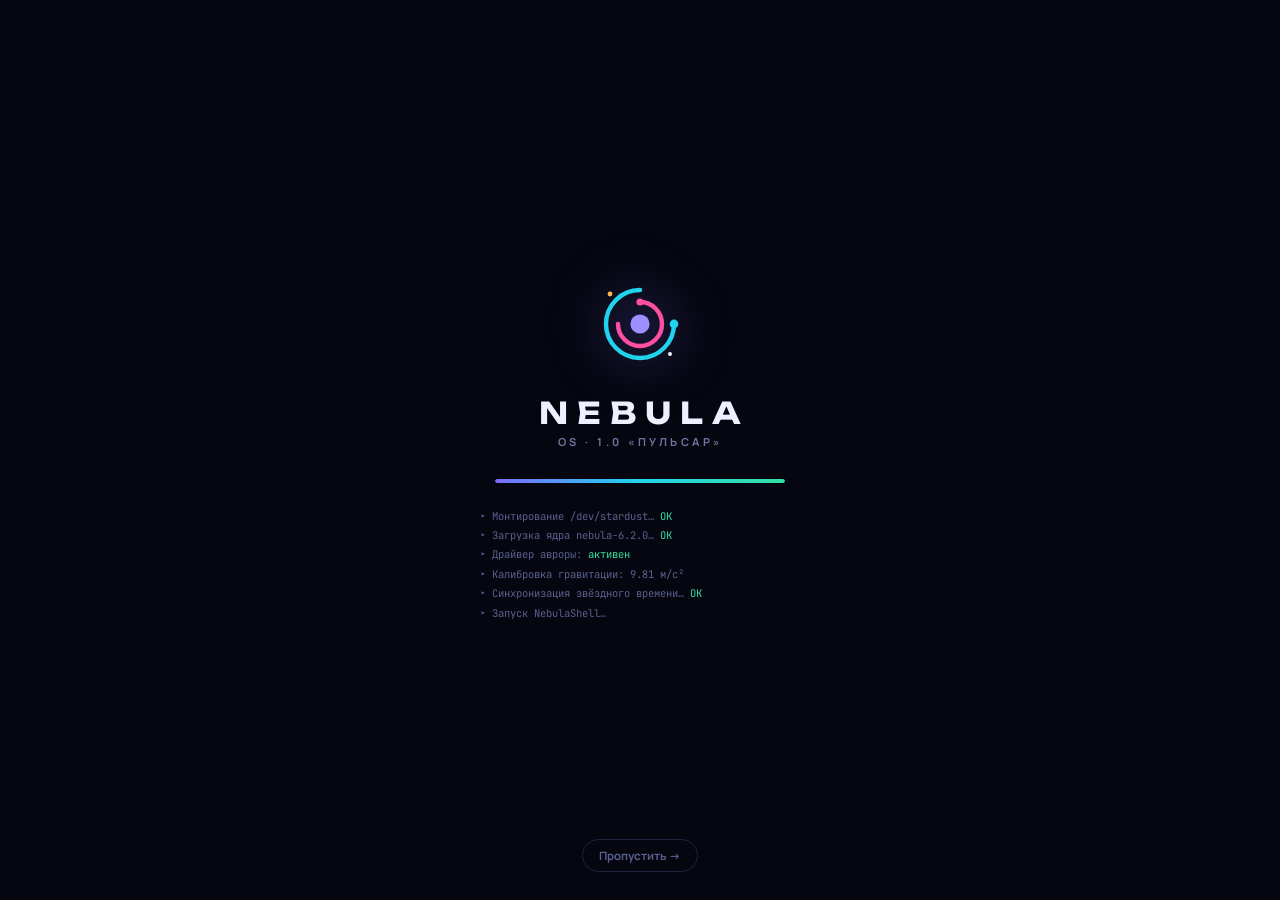
==== commit d7abd06e: "улучшил" ====
--- a/index.html
+++ b/index.html
@@ -12,6 +12,7 @@
 <link rel="stylesheet" href="css/windows.css">
 <link rel="stylesheet" href="css/shell.css">
 <link rel="stylesheet" href="css/apps.css">
+<link rel="stylesheet" href="css/terminal.css">
 </head>
 <body class="locked">
 
--- a/css/terminal.css
+++ b/css/terminal.css
@@ -0,0 +1,25 @@
+/* NEBULA OS — терминал: справка, neofetch, подсказки */
+.term-help{ padding:2px 0 8px; }
+.th-title{ color:#9d8fff; font-weight:700; margin-bottom:2px; }
+.th-hint{ color:#6b7099; font-size:11px; margin-bottom:4px; }
+.th-group{ color:#7076a3; font-size:10px; font-weight:800; letter-spacing:1.5px; text-transform:uppercase; margin:12px 0 5px; display:flex; align-items:center; gap:9px; }
+.th-group::after{ content:''; flex:1; height:1px; background:rgba(151,161,255,.14); }
+.th-row{ display:grid; grid-template-columns:23ch 1fr; column-gap:16px; padding:1.5px 0; align-items:baseline; }
+.th-cmd{ color:#22d3ee; font:inherit; font-weight:500; overflow-wrap:anywhere; }
+.th-desc{ color:#8a90c0; }
+.th-row:hover .th-cmd{ color:#7ee7f5; }
+.th-row:hover .th-desc{ color:#a6abd4; }
+
+.term-fetch{ display:flex; gap:20px; align-items:flex-start; padding:6px 0 4px; flex-wrap:wrap; }
+.tf-art{ color:#9d8fff; margin:0; text-shadow:0 0 16px rgba(124,107,255,.5); line-height:1.5; }
+.tf-info{ display:flex; flex-direction:column; gap:1px; min-width:210px; }
+.tf-head{ color:#34e0a1; font-weight:700; }
+.tf-sep{ color:#3a3f66; }
+.tf-row{ display:grid; grid-template-columns:11ch 1fr; gap:10px; }
+.tf-k{ color:#22d3ee; font-weight:700; }
+.tf-v{ color:#dbe4ff; overflow-wrap:anywhere; }
+.tf-pal{ display:flex; gap:5px; margin-top:8px; }
+.tf-pal i{ width:15px; height:15px; border-radius:4px; display:block; box-shadow:inset 0 1px 0 rgba(255,255,255,.25); }
+
+.term-suggest{ color:#ffb454; }
+.term-tree-sum{ color:#6b7099; margin-top:2px; }
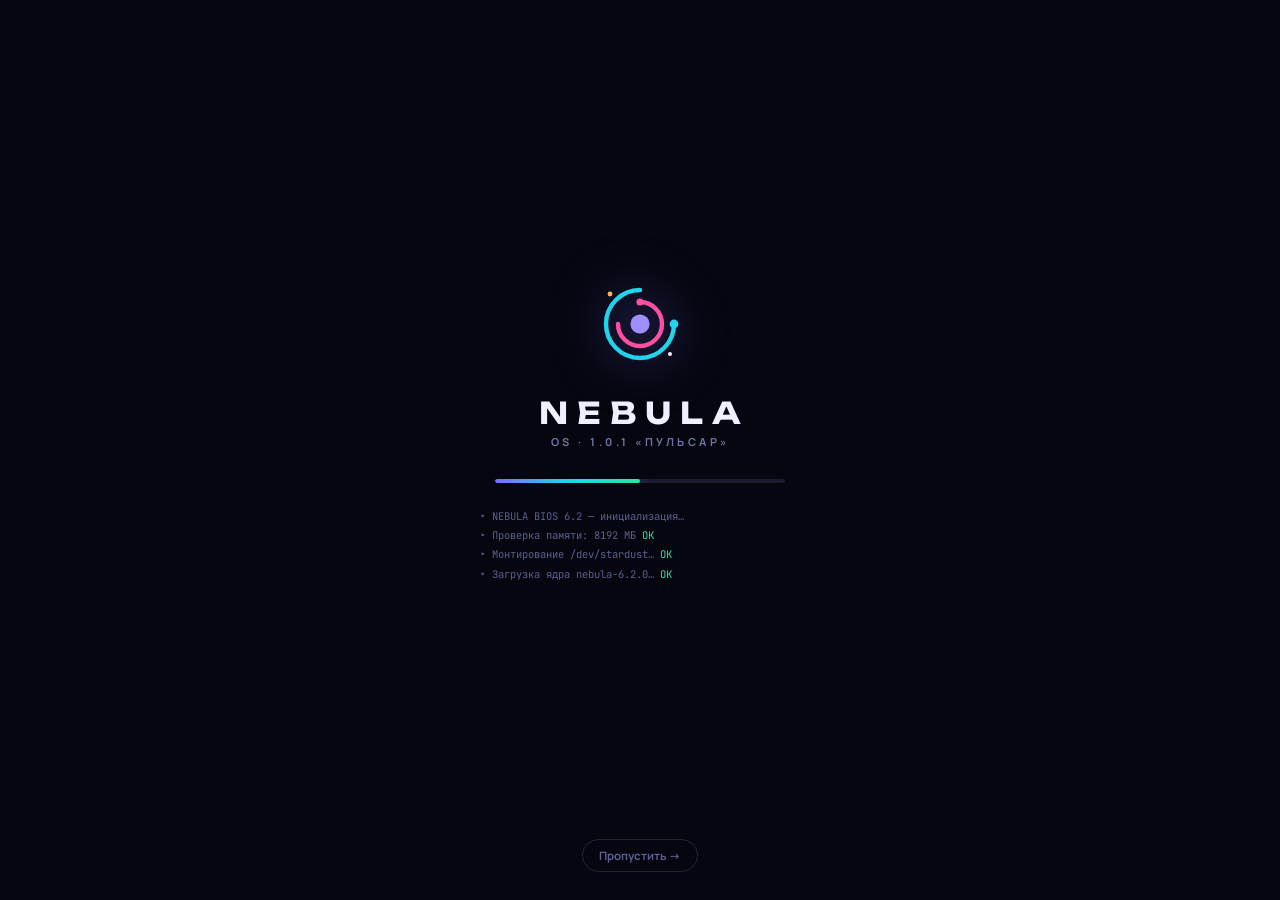
==== commit 09d65dc1: "испровления ошибок" ====
--- a/index.html
+++ b/index.html
@@ -3,7 +3,7 @@
 <head>
 <meta charset="UTF-8">
 <meta name="viewport" content="width=device-width, initial-scale=1.0, viewport-fit=cover">
-<title>NEBULA OS — веб-операционная система</title>
+<title>NEBULA OS 1.0.1 — веб-операционная система</title>
 <link rel="icon" href="data:image/svg+xml,%3Csvg xmlns='http://www.w3.org/2000/svg' viewBox='0 0 24 24'%3E%3Ccircle cx='12' cy='12' r='2.6' fill='%237c6bff'/%3E%3Cpath d='M20.5 12a8.5 8.5 0 1 1-8.5-8.5' stroke='%2322d3ee' stroke-width='1.6' fill='none' stroke-linecap='round'/%3E%3Cpath d='M12 6.5A5.5 5.5 0 1 1 6.5 12' stroke='%23ff4fa3' stroke-width='1.4' fill='none' stroke-linecap='round'/%3E%3C/svg%3E">
 <link rel="preconnect" href="https://fonts.googleapis.com">
 <link rel="preconnect" href="https://fonts.gstatic.com" crossorigin>
@@ -95,7 +95,7 @@
     <circle cx="4.5" cy="4.5" r=".6" fill="#ffb454" stroke="none"/><circle cx="19.5" cy="19.5" r=".5" fill="#eef0ff" stroke="none"/>
   </svg>
   <div class="boot-word">NEBULA</div>
-  <div class="boot-sub">OS · 1.0 «Пульсар»</div>
+  <div class="boot-sub" id="bootSub">OS · 1.0.1 «Пульсар»</div>
   <div class="boot-track"><div id="bootBar"></div></div>
   <div id="bootLog"></div>
   <button id="bootSkip">Пропустить →</button>
--- a/css/shell.css
+++ b/css/shell.css
@@ -5,20 +5,26 @@
 
 #desktop{ position:fixed; inset:0 0 var(--work-bottom) 0; z-index:2; }
 body.locked #desktop, body.locked #taskbar, body.locked #windows{ visibility:hidden; }
-#desktopIcons{ position:absolute; top:14px; left:12px; display:flex; flex-direction:column; flex-wrap:wrap; gap:4px; max-height:calc(100% - 24px); align-content:flex-start; }
-.dicon{ width:88px; display:flex; flex-direction:column; align-items:center; gap:7px; padding:9px 4px 7px; border-radius:12px; border:1px solid transparent; transition:background .15s,border-color .15s,transform .15s; }
-.dicon:hover{ background:rgba(255,255,255,.09); }
-.dicon:active{ transform:scale(.96); }
-.dicon.sel{ background:var(--acc-20); border-color:var(--acc-35); }
-.dicon .tile{ width:54px; height:54px; border-radius:15px; }
-.dicon span{ font-size:12px; font-weight:600; color:#fff; text-align:center; line-height:1.25; text-shadow:0 1px 8px rgba(0,0,0,.9),0 0 2px rgba(0,0,0,.7); max-width:84px; }
-body.entered .dicon{ animation:iconIn .5s cubic-bezier(.2,.9,.3,1.2) both; animation-delay:calc(var(--i)*60ms); }
+
+/* сетка иконок: фиксированные ячейки — наложение и сжатие невозможны */
+#desktopIcons{ position:absolute; top:14px; left:12px; height:calc(100% - 24px); display:grid; grid-auto-flow:column; grid-template-rows:repeat(auto-fill,104px); grid-auto-columns:88px; gap:4px; align-content:start; justify-content:start; }
+.dicon{ width:88px; height:104px; flex:0 0 auto; display:flex; flex-direction:column; align-items:center; justify-content:flex-start; gap:6px; padding:8px 4px 6px; border-radius:12px; border:1px solid transparent; overflow:hidden; transition:background .15s,border-color .15s,box-shadow .15s,transform .16s cubic-bezier(.2,.9,.3,1.25); }
+.dicon:hover{ background:rgba(255,255,255,.1); transform:translateY(-2px); }
+.dicon:hover .tile{ box-shadow:0 12px 28px rgba(0,0,0,.5), inset 0 1px 0 rgba(255,255,255,.32); }
+.dicon:active{ transform:translateY(0) scale(.97); }
+.dicon.sel{ background:var(--acc-20); border-color:var(--acc-35); box-shadow:0 0 0 1px var(--acc-20),0 8px 22px rgba(0,0,0,.28); }
+.dicon:focus-visible{ outline:2px solid var(--acc); outline-offset:-2px; }
+.dicon .tile{ flex:0 0 54px; width:54px; height:54px; min-width:54px; min-height:54px; border-radius:15px; transition:box-shadow .16s; }
+.dicon>span:not(.tile){ flex:0 0 auto; font-size:12px; font-weight:600; color:#fff; text-align:center; line-height:1.25; text-shadow:0 1px 8px rgba(0,0,0,.95),0 0 3px rgba(0,0,0,.85); max-width:80px; max-height:30px; overflow:hidden; word-break:break-word; display:-webkit-box; -webkit-line-clamp:2; -webkit-box-orient:vertical; }
+.tile.launching{ animation:tileLaunch .45s cubic-bezier(.2,.9,.3,1.4); }
+@keyframes tileLaunch{ 0%{ transform:scale(1);} 30%{ transform:scale(.86);} 62%{ transform:scale(1.09); filter:brightness(1.35);} 100%{ transform:scale(1);} }
+body.entered .dicon{ animation:iconIn .5s cubic-bezier(.2,.9,.3,1.2) backwards; animation-delay:calc(var(--i)*55ms); }
 @keyframes iconIn{ from{ opacity:0; transform:translateY(14px) scale(.85);} to{ opacity:1; transform:none;} }
 @keyframes fadeUp{ from{ opacity:0; transform:translateY(12px);} to{ opacity:1; transform:none;} }
 @keyframes pulse{ 50%{ transform:scale(1.6); opacity:.6;} }
 
 #widget{ position:absolute; top:22px; right:26px; text-align:right; pointer-events:none; }
-body.entered #widget{ animation:fadeUp .8s .35s both; }
+body.entered #widget{ animation:fadeUp .8s .35s backwards; }
 #wTime{ font-family:var(--f-d); font-weight:300; font-size:56px; letter-spacing:2px; color:#fff; opacity:.94; text-shadow:0 0 34px var(--acc-35),0 2px 14px rgba(0,0,0,.6); line-height:1.05; }
 #wDate{ font-size:13px; font-weight:600; color:#cfd3ff; text-shadow:0 1px 8px rgba(0,0,0,.8); margin-top:2px; text-transform:capitalize; }
 .wchips{ display:flex; gap:8px; justify-content:flex-end; margin-top:12px; }
@@ -28,7 +34,7 @@
 
 /* панель задач */
 #taskbar{ position:fixed; left:10px; right:10px; bottom:10px; height:var(--tb-h); z-index:9000; display:flex; align-items:center; gap:6px; padding:0 8px; background:var(--tb); backdrop-filter:blur(22px) saturate(1.5); -webkit-backdrop-filter:blur(22px) saturate(1.5); border:1px solid var(--border2); border-radius:16px; box-shadow:0 14px 44px rgba(0,0,0,.45), inset 0 1px 0 rgba(255,255,255,.07); }
-body.entered #taskbar{ animation:tbIn .55s .15s cubic-bezier(.2,.9,.3,1.1) both; }
+body.entered #taskbar{ animation:tbIn .55s .15s cubic-bezier(.2,.9,.3,1.1) backwards; }
 @keyframes tbIn{ from{ opacity:0; transform:translateY(70px);} to{ opacity:1; transform:none;} }
 #startBtn{ width:44px; height:44px; border-radius:13px; display:flex; align-items:center; justify-content:center; background:linear-gradient(135deg,var(--acc),var(--acc-b)); color:var(--acc-contrast); box-shadow:0 4px 16px var(--acc-35), inset 0 1px 0 rgba(255,255,255,.3); transition:transform .18s,box-shadow .18s; flex:none; }
 #startBtn:hover{ transform:scale(1.07) rotate(-4deg); box-shadow:0 6px 22px var(--acc-35); }
@@ -176,7 +182,7 @@
 .dialog p{ font-size:13px; color:var(--dim); line-height:1.55; }
 .dialog input{ width:100%; margin-top:12px; height:40px; padding:0 13px; border-radius:11px; background:var(--surface2); border:1px solid var(--border2); outline:0; font-size:13.5px; }
 .dialog input:focus{ border-color:var(--acc); box-shadow:0 0 0 3px var(--acc-12); }
-.dlg-actions{ display:flex; justify-content:flex-end; gap:8px; margin-top:18px; }
+.dlg-actions{ display:flex; justify-content:flex-end; flex-wrap:wrap; gap:8px; margin-top:18px; }
 
 /* экраны загрузки / блокировки / выключения */
 .fullscreen{ position:fixed; inset:0; display:flex; flex-direction:column; align-items:center; justify-content:center; }
@@ -219,8 +225,9 @@
   .sm-grid{ grid-template-columns:repeat(4,1fr); }
   #popover{ right:6px; }
   #toasts{ left:6px; right:6px; top:8px; width:auto; }
-  #desktopIcons{ flex-direction:row; max-height:none; max-width:calc(100vw - 20px); }
-  .dicon{ width:76px; } .dicon .tile{ width:46px; height:46px; }
+  #desktopIcons{ height:auto; width:calc(100% - 20px); grid-auto-flow:row; grid-template-rows:none; grid-template-columns:repeat(auto-fill,76px); grid-auto-columns:auto; }
+  .dicon{ width:76px; height:96px; }
+  .dicon .tile{ flex-basis:46px; width:46px; height:46px; min-width:46px; min-height:46px; }
   #lockTime{ font-size:56px; }
   #trayMusic .tm-name{ display:none; }
   .tray-btn{ padding:0 7px; }
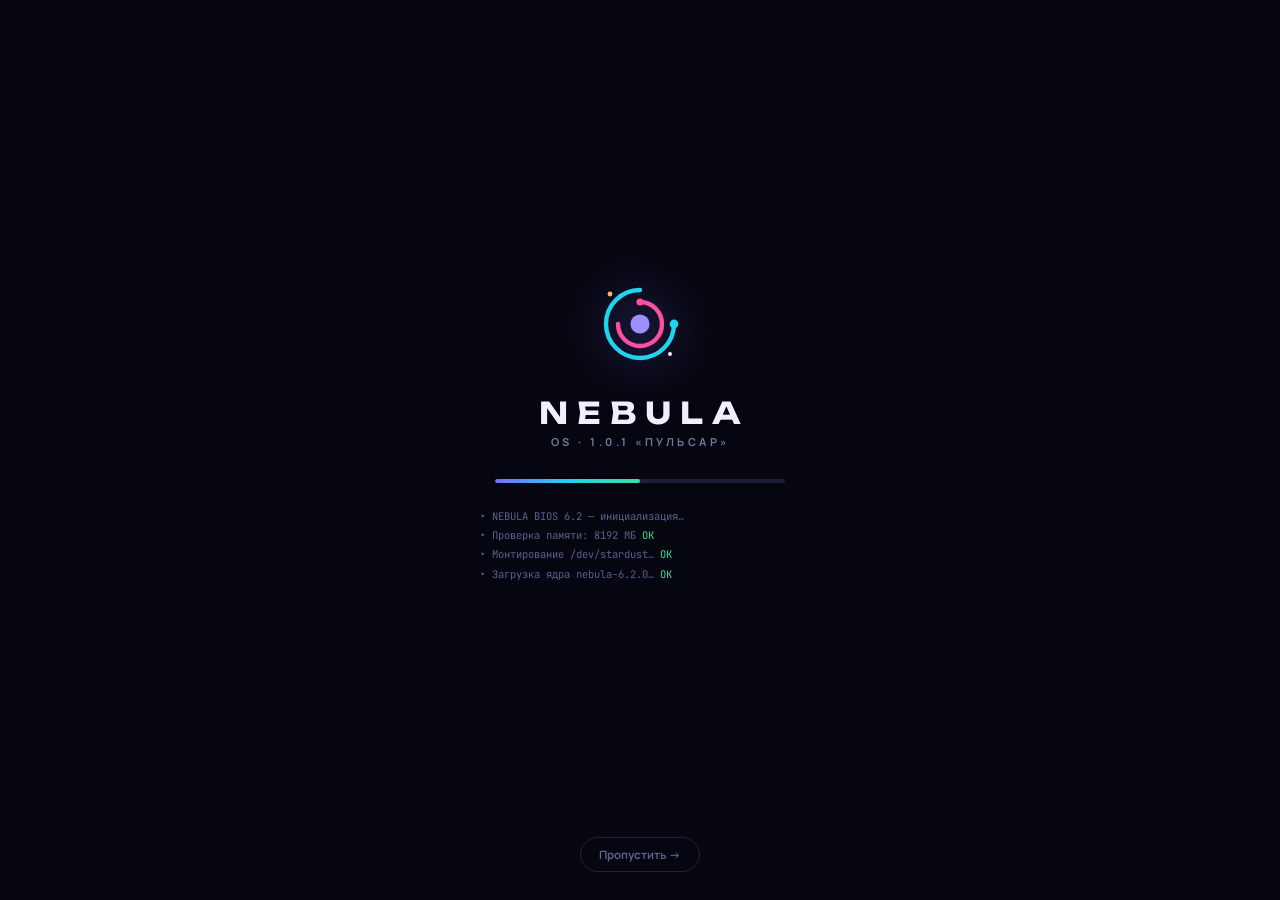
==== commit e9efc288: "добавлен полный экран и дополнительные фичи" ====
--- a/index.html
+++ b/index.html
@@ -2,8 +2,16 @@
 <html lang="ru" class="dark">
 <head>
 <meta charset="UTF-8">
-<meta name="viewport" content="width=device-width, initial-scale=1.0, viewport-fit=cover">
+<meta name="viewport" content="width=device-width, initial-scale=1.0, viewport-fit=cover, maximum-scale=1.0, user-scalable=no">
 <title>NEBULA OS 1.0.1 — веб-операционная система</title>
+<meta name="theme-color" content="#05060f">
+<meta name="mobile-web-app-capable" content="yes">
+<meta name="apple-mobile-web-app-capable" content="yes">
+<meta name="apple-mobile-web-app-status-bar-style" content="black-translucent">
+<meta name="apple-mobile-web-app-title" content="NEBULA">
+<meta name="description" content="NEBULA OS — операционная система внутри браузера: окна, файлы, терминал, музыка и сапёр.">
+<link rel="manifest" href="manifest.webmanifest">
+<link rel="apple-touch-icon" id="appleIcon" href="icons/nebula.svg">
 <link rel="icon" href="data:image/svg+xml,%3Csvg xmlns='http://www.w3.org/2000/svg' viewBox='0 0 24 24'%3E%3Ccircle cx='12' cy='12' r='2.6' fill='%237c6bff'/%3E%3Cpath d='M20.5 12a8.5 8.5 0 1 1-8.5-8.5' stroke='%2322d3ee' stroke-width='1.6' fill='none' stroke-linecap='round'/%3E%3Cpath d='M12 6.5A5.5 5.5 0 1 1 6.5 12' stroke='%23ff4fa3' stroke-width='1.4' fill='none' stroke-linecap='round'/%3E%3C/svg%3E">
 <link rel="preconnect" href="https://fonts.googleapis.com">
 <link rel="preconnect" href="https://fonts.gstatic.com" crossorigin>
@@ -48,6 +56,7 @@
     <button class="tm-btn" id="tmPlay" aria-label="Пауза/продолжить"></button>
     <button class="tm-btn" id="tmStop" aria-label="Остановить эфир"></button>
   </div>
+  <button class="tray-btn" id="trayFs" aria-label="Полноэкранный режим" title="Полный экран"></button>
   <button class="tray-btn" id="trayQuick" data-pop="quick" aria-label="Быстрые настройки"></button>
   <button class="tray-btn" id="trayBell" data-pop="notif" aria-label="Уведомления"><span id="bellBadge"></span></button>
   <button class="tray-btn" id="trayClock" data-pop="calendar" aria-label="Календарь"><span id="tbTime"></span><span id="tbDate"></span></button>
@@ -81,6 +90,7 @@
   <div id="lockName">Космонавт</div>
   <button id="loginBtn">Войти в систему</button>
   <div class="lock-hint">Пароль не требуется — это ваш космос · Enter</div>
+  <button id="lockFs" class="lock-fs" aria-label="Полноэкранный режим" title="Полный экран"></button>
   <div class="lock-power">
     <button id="lockRestart" title="Перезагрузка" aria-label="Перезагрузка"></button>
     <button id="lockShutdown" title="Выключение" aria-label="Выключение"></button>
--- a/css/base.css
+++ b/css/base.css
@@ -12,6 +12,8 @@
   --win:rgba(15,17,36,.8); --win-solid:#101228; --tb:rgba(13,15,32,.74);
   --shadow:0 24px 70px rgba(0,0,0,.55);
   --r:14px; --tb-h:56px; --work-bottom:76px;
+  --sa-t:env(safe-area-inset-top,0px); --sa-r:env(safe-area-inset-right,0px);
+  --sa-b:env(safe-area-inset-bottom,0px); --sa-l:env(safe-area-inset-left,0px);
   --f-ui:'Manrope',system-ui,-apple-system,'Segoe UI',sans-serif;
   --f-d:'Unbounded',var(--f-ui); --f-m:'JetBrains Mono',ui-monospace,'Cascadia Mono',Consolas,monospace;
 }
@@ -35,12 +37,12 @@
 ::-webkit-scrollbar-thumb:hover{ filter:brightness(1.25); border-width:2px; }
 ::-webkit-scrollbar-corner{ background:transparent; }
 
-html,body{ height:100%; overflow:hidden; }
-body{ font-family:var(--f-ui); background:var(--bg); color:var(--text); font-size:14px; -webkit-font-smoothing:antialiased; user-select:none; }
+html,body{ height:100%; overflow:hidden; overscroll-behavior:none; }
+body{ font-family:var(--f-ui); background:var(--bg); color:var(--text); font-size:14px; -webkit-font-smoothing:antialiased; user-select:none; -webkit-tap-highlight-color:transparent; touch-action:manipulation; }
 body.dragging{ cursor:grabbing; }
 body.dragging *{ user-select:none !important; }
 .selectable, .selectable *{ user-select:text; }
-button{ font-family:inherit; color:inherit; background:none; border:0; cursor:pointer; font-size:inherit; }
+button{ font-family:inherit; color:inherit; background:none; border:0; cursor:pointer; font-size:inherit; -webkit-tap-highlight-color:transparent; }
 input,textarea,select{ font-family:inherit; color:inherit; }
 :focus-visible{ outline:2px solid var(--acc); outline-offset:2px; border-radius:6px; }
 img{ display:block; }
@@ -80,6 +82,7 @@
 .tgl i::after{ content:''; position:absolute; top:3px; left:3px; width:16px; height:16px; border-radius:50%; background:#fff; transition:transform .18s cubic-bezier(.3,.8,.3,1.3); box-shadow:0 1px 4px rgba(0,0,0,.4); }
 .tgl input:checked+i{ background:linear-gradient(135deg,var(--acc),var(--acc-b)); }
 .tgl input:checked+i::after{ transform:translateX(18px); }
+.tgl input:disabled+i{ opacity:.45; }
 kbd{ font-family:var(--f-m); font-size:10.5px; font-weight:700; padding:2px 6px; border-radius:6px; background:var(--surface2); border:1px solid var(--border2); border-bottom-width:2.5px; color:var(--dim); white-space:nowrap; }
 .seg{ display:flex; gap:2px; padding:3px; background:var(--surface2); border:1px solid var(--border); border-radius:10px; }
 .seg button{ height:27px; min-width:31px; padding:0 9px; border-radius:7px; display:flex; align-items:center; justify-content:center; gap:5px; font-size:11.5px; font-weight:700; color:var(--faint); }
@@ -95,4 +98,10 @@
 @media (max-width:720px){
   :root{ --tb-h:54px; --work-bottom:70px; }
   input,textarea,select,.inp,.sel,.sm-search input,.term-inrow input{ font-size:16px !important; }
+  .btn{ height:38px; }
+  .btn.sm{ height:33px; }
+  .ibtn{ width:35px; height:35px; }
+  .tgl{ width:46px; height:26px; }
+  .tgl i::after{ width:20px; height:20px; }
+  .tgl input:checked+i::after{ transform:translateX(20px); }
 }
--- a/css/shell.css
+++ b/css/shell.css
@@ -3,10 +3,9 @@
 #grain{ position:fixed; inset:0; z-index:1; pointer-events:none; opacity:.055; mix-blend-mode:overlay; }
 #vignette{ position:fixed; inset:0; z-index:1; pointer-events:none; background:radial-gradient(ellipse at 50% 42%, transparent 55%, rgba(2,3,10,.55) 100%); }
 
-#desktop{ position:fixed; inset:0 0 var(--work-bottom) 0; z-index:2; }
+#desktop{ position:fixed; inset:var(--sa-t) var(--sa-r) var(--work-bottom) var(--sa-l); z-index:2; }
 body.locked #desktop, body.locked #taskbar, body.locked #windows{ visibility:hidden; }
 
-/* сетка иконок: фиксированные ячейки — наложение и сжатие невозможны */
 #desktopIcons{ position:absolute; top:14px; left:12px; height:calc(100% - 24px); display:grid; grid-auto-flow:column; grid-template-rows:repeat(auto-fill,104px); grid-auto-columns:88px; gap:4px; align-content:start; justify-content:start; }
 .dicon{ width:88px; height:104px; flex:0 0 auto; display:flex; flex-direction:column; align-items:center; justify-content:flex-start; gap:6px; padding:8px 4px 6px; border-radius:12px; border:1px solid transparent; overflow:hidden; transition:background .15s,border-color .15s,box-shadow .15s,transform .16s cubic-bezier(.2,.9,.3,1.25); }
 .dicon:hover{ background:rgba(255,255,255,.1); transform:translateY(-2px); }
@@ -33,7 +32,7 @@
 .wchip.muted{ color:#8a90b8; }
 
 /* панель задач */
-#taskbar{ position:fixed; left:10px; right:10px; bottom:10px; height:var(--tb-h); z-index:9000; display:flex; align-items:center; gap:6px; padding:0 8px; background:var(--tb); backdrop-filter:blur(22px) saturate(1.5); -webkit-backdrop-filter:blur(22px) saturate(1.5); border:1px solid var(--border2); border-radius:16px; box-shadow:0 14px 44px rgba(0,0,0,.45), inset 0 1px 0 rgba(255,255,255,.07); }
+#taskbar{ position:fixed; left:calc(10px + var(--sa-l)); right:calc(10px + var(--sa-r)); bottom:calc(10px + var(--sa-b)); height:var(--tb-h); z-index:9000; display:flex; align-items:center; gap:6px; padding:0 8px; background:var(--tb); backdrop-filter:blur(22px) saturate(1.5); -webkit-backdrop-filter:blur(22px) saturate(1.5); border:1px solid var(--border2); border-radius:16px; box-shadow:0 14px 44px rgba(0,0,0,.45), inset 0 1px 0 rgba(255,255,255,.07); }
 body.entered #taskbar{ animation:tbIn .55s .15s cubic-bezier(.2,.9,.3,1.1) backwards; }
 @keyframes tbIn{ from{ opacity:0; transform:translateY(70px);} to{ opacity:1; transform:none;} }
 #startBtn{ width:44px; height:44px; border-radius:13px; display:flex; align-items:center; justify-content:center; background:linear-gradient(135deg,var(--acc),var(--acc-b)); color:var(--acc-contrast); box-shadow:0 4px 16px var(--acc-35), inset 0 1px 0 rgba(255,255,255,.3); transition:transform .18s,box-shadow .18s; flex:none; }
@@ -61,8 +60,9 @@
 #trayMusic.playing .tm-dot{ animation:pulse 1.1s ease-in-out infinite; }
 .tm-btn{ width:26px; height:26px; border-radius:8px; display:flex; align-items:center; justify-content:center; color:var(--acc-text); }
 .tm-btn:hover{ background:var(--acc-20); }
-.tray-btn{ height:40px; display:flex; align-items:center; gap:8px; padding:0 10px; border-radius:11px; color:var(--dim); flex:none; transition:background .13s; position:relative; }
+.tray-btn{ height:40px; display:flex; align-items:center; gap:8px; padding:0 10px; border-radius:11px; color:var(--dim); flex:none; transition:background .13s,color .13s,box-shadow .13s; position:relative; }
 .tray-btn:hover{ background:var(--surface2); color:var(--text); }
+#trayFs.on{ color:var(--acc-text); background:var(--acc-12); box-shadow:inset 0 0 0 1px var(--acc-20); }
 #trayClock{ flex-direction:column; align-items:flex-end; justify-content:center; gap:0; padding:0 10px; line-height:1.25; }
 #tbTime{ font-size:12.5px; font-weight:800; color:var(--text); font-variant-numeric:tabular-nums; }
 #tbDate{ font-size:10.5px; font-weight:600; color:var(--faint); }
@@ -72,7 +72,7 @@
 #showDesktop:hover{ background:var(--acc-20); }
 
 /* меню Пуск */
-#startMenu{ position:fixed; left:10px; bottom:calc(var(--work-bottom) + 8px); width:560px; max-width:calc(100vw - 20px); max-height:calc(100vh - var(--work-bottom) - 30px); z-index:9500; display:flex; flex-direction:column; background:var(--surface); backdrop-filter:blur(26px) saturate(1.6); -webkit-backdrop-filter:blur(26px) saturate(1.6); border:1px solid var(--border2); border-radius:20px; box-shadow:var(--shadow); padding:16px; opacity:0; visibility:hidden; transform:translateY(16px) scale(.98); transform-origin:bottom left; transition:.22s cubic-bezier(.2,.9,.3,1.1); }
+#startMenu{ position:fixed; left:calc(10px + var(--sa-l)); bottom:calc(var(--work-bottom) + 8px); width:560px; max-width:calc(100vw - 20px - var(--sa-l) - var(--sa-r)); max-height:calc(100dvh - var(--work-bottom) - var(--sa-t) - 30px); z-index:9500; display:flex; flex-direction:column; background:var(--surface); backdrop-filter:blur(26px) saturate(1.6); -webkit-backdrop-filter:blur(26px) saturate(1.6); border:1px solid var(--border2); border-radius:20px; box-shadow:var(--shadow); padding:16px; opacity:0; visibility:hidden; transform:translateY(16px) scale(.98); transform-origin:bottom left; transition:.22s cubic-bezier(.2,.9,.3,1.1); }
 #startMenu.open{ opacity:1; visibility:visible; transform:none; }
 .sm-head{ display:flex; align-items:center; gap:11px; margin-bottom:13px; }
 .avatar{ width:42px; height:42px; border-radius:50%; background:conic-gradient(from 200deg,var(--acc),var(--acc2),var(--mag),var(--amber),var(--acc)); padding:2.5px; flex:none; }
@@ -106,7 +106,7 @@
 .pw-btn.danger:hover{ background:rgba(255,84,112,.16); color:var(--red); }
 
 /* всплывающие панели */
-#popover{ position:fixed; bottom:calc(var(--work-bottom) + 8px); right:10px; width:330px; max-width:calc(100vw - 20px); z-index:9500; background:var(--surface); backdrop-filter:blur(26px) saturate(1.6); -webkit-backdrop-filter:blur(26px) saturate(1.6); border:1px solid var(--border2); border-radius:18px; box-shadow:var(--shadow); padding:15px; opacity:0; visibility:hidden; transform:translateY(14px); transition:.2s cubic-bezier(.2,.9,.3,1.1); max-height:calc(100vh - var(--work-bottom) - 30px); overflow-y:auto; }
+#popover{ position:fixed; bottom:calc(var(--work-bottom) + 8px); right:calc(10px + var(--sa-r)); width:330px; max-width:calc(100vw - 20px - var(--sa-l) - var(--sa-r)); z-index:9500; background:var(--surface); backdrop-filter:blur(26px) saturate(1.6); -webkit-backdrop-filter:blur(26px) saturate(1.6); border:1px solid var(--border2); border-radius:18px; box-shadow:var(--shadow); padding:15px; opacity:0; visibility:hidden; transform:translateY(14px); transition:.2s cubic-bezier(.2,.9,.3,1.1); max-height:calc(100dvh - var(--work-bottom) - var(--sa-t) - 30px); overflow-y:auto; }
 #popover.open{ opacity:1; visibility:visible; transform:none; }
 .pop-title{ font-family:var(--f-d); font-size:12px; font-weight:500; letter-spacing:1px; margin-bottom:12px; display:flex; align-items:center; justify-content:space-between; }
 .qrow{ display:flex; align-items:center; gap:11px; padding:10px 8px; border-radius:12px; }
@@ -114,7 +114,7 @@
 .qrow .qi{ width:34px; height:34px; border-radius:10px; background:var(--acc-12); color:var(--acc-text); display:flex; align-items:center; justify-content:center; flex:none; }
 .qrow .qt{ flex:1; min-width:0; }
 .qrow .qt b{ font-size:12.5px; display:block; }
-.qrow .qt span{ font-size:11px; color:var(--faint); }
+.qrow .qt span{ font-size:11px; color:var(--faint); line-height:1.35; display:block; }
 .net-item{ display:flex; align-items:center; gap:10px; width:100%; padding:9px 10px; border-radius:10px; font-size:12.5px; font-weight:600; color:var(--dim); text-align:left; }
 .net-item:hover{ background:var(--surface2); }
 .net-item.cur{ color:var(--acc-text); background:var(--acc-12); }
@@ -142,7 +142,7 @@
 .ni.error{ background:rgba(255,84,112,.15); color:var(--red); }
 
 /* тосты */
-#toasts{ position:fixed; top:14px; right:14px; z-index:9800; display:flex; flex-direction:column; gap:10px; width:350px; max-width:calc(100vw - 24px); pointer-events:none; }
+#toasts{ position:fixed; top:calc(14px + var(--sa-t)); right:calc(14px + var(--sa-r)); z-index:9800; display:flex; flex-direction:column; gap:10px; width:350px; max-width:calc(100vw - 24px - var(--sa-l) - var(--sa-r)); pointer-events:none; }
 .toast{ pointer-events:auto; position:relative; display:flex; gap:11px; padding:13px 12px 15px; background:var(--surface); backdrop-filter:blur(22px) saturate(1.5); -webkit-backdrop-filter:blur(22px) saturate(1.5); border:1px solid var(--border2); border-radius:14px; box-shadow:0 14px 40px rgba(0,0,0,.4); overflow:hidden; animation:toastIn .3s cubic-bezier(.2,.9,.3,1.2); }
 .toast.out{ animation:toastOut .22s ease forwards; }
 @keyframes toastIn{ from{ opacity:0; transform:translateX(40px) scale(.95);} to{ opacity:1; transform:none;} }
@@ -151,7 +151,7 @@
 .toast .tt{ flex:1; min-width:0; }
 .toast .tt b{ font-size:13px; display:block; }
 .toast .tt p{ font-size:12px; color:var(--dim); line-height:1.45; margin-top:2px; word-wrap:break-word; }
-.toast .t-act{ font-size:12px; font-weight:800; color:var(--acc-text); margin-top:6px; }
+.toast .t-act{ font-size:12px; font-weight:800; color:var(--acc-text); margin-top:6px; padding:4px 0; }
 .toast .t-act:hover{ text-decoration:underline; }
 .toast .t-x{ width:24px; height:24px; border-radius:7px; flex:none; display:flex; align-items:center; justify-content:center; color:var(--faint); }
 .toast .t-x:hover{ background:var(--surface2); color:var(--text); }
@@ -175,9 +175,9 @@
 .ctx-sep{ height:1px; background:var(--border); margin:4px 8px; }
 
 /* диалоги */
-#dialogLayer{ position:fixed; inset:0; z-index:9600; display:none; align-items:center; justify-content:center; background:var(--scrim); backdrop-filter:blur(6px); padding:16px; }
+#dialogLayer{ position:fixed; inset:0; z-index:9600; display:none; align-items:center; justify-content:center; background:var(--scrim); backdrop-filter:blur(6px); padding:calc(16px + var(--sa-t)) calc(16px + var(--sa-r)) calc(16px + var(--sa-b)) calc(16px + var(--sa-l)); }
 #dialogLayer.open{ display:flex; }
-.dialog{ width:390px; max-width:100%; background:var(--solid); border:1px solid var(--border2); border-radius:18px; box-shadow:var(--shadow); padding:20px; animation:winIn .22s cubic-bezier(.2,.9,.3,1.15); }
+.dialog{ width:390px; max-width:100%; max-height:100%; overflow-y:auto; background:var(--solid); border:1px solid var(--border2); border-radius:18px; box-shadow:var(--shadow); padding:20px; animation:winIn .22s cubic-bezier(.2,.9,.3,1.15); }
 .dialog h3{ font-family:var(--f-d); font-size:14.5px; font-weight:500; margin-bottom:8px; }
 .dialog p{ font-size:13px; color:var(--dim); line-height:1.55; }
 .dialog input{ width:100%; margin-top:12px; height:40px; padding:0 13px; border-radius:11px; background:var(--surface2); border:1px solid var(--border2); outline:0; font-size:13.5px; }
@@ -186,49 +186,67 @@
 
 /* экраны загрузки / блокировки / выключения */
 .fullscreen{ position:fixed; inset:0; display:flex; flex-direction:column; align-items:center; justify-content:center; }
-#bootScreen{ z-index:10000; background:#05060f; gap:0; transition:opacity .5s ease; }
+#bootScreen{ z-index:10000; background:#05060f; gap:0; transition:opacity .5s ease; padding:var(--sa-t) var(--sa-r) var(--sa-b) var(--sa-l); }
 #bootScreen.hide{ opacity:0; pointer-events:none; }
 .boot-logo{ width:96px; height:96px; color:#9d8fff; filter:drop-shadow(0 0 26px rgba(124,107,255,.6)); }
 .boot-logo .orbit{ animation:spin 7s linear infinite; transform-origin:center; }
 .boot-logo .orbit2{ animation:spin 11s linear infinite reverse; transform-origin:center; }
 .boot-word{ font-family:var(--f-d); font-size:30px; font-weight:700; letter-spacing:9px; margin:22px 0 3px; color:#eef0ff; text-indent:9px; }
 .boot-sub{ font-size:11px; font-weight:700; letter-spacing:3.5px; color:#7076a3; text-transform:uppercase; margin-bottom:30px; }
-.boot-track{ width:290px; height:4px; border-radius:2px; background:rgba(151,161,255,.15); overflow:hidden; }
+.boot-track{ width:290px; max-width:76vw; height:4px; border-radius:2px; background:rgba(151,161,255,.15); overflow:hidden; }
 #bootBar{ height:100%; width:0%; border-radius:2px; background:linear-gradient(90deg,#7c6bff,#22d3ee,#34e0a1); box-shadow:0 0 14px rgba(124,107,255,.8); transition:width .25s ease; }
 #bootLog{ width:320px; max-width:86vw; height:118px; overflow:hidden; margin-top:24px; font-family:var(--f-m); font-size:10.5px; line-height:1.85; color:#5b6090; }
 #bootLog div{ animation:fadeUp .3s ease; } #bootLog .ok{ color:#34e0a1; }
-#bootSkip{ position:absolute; bottom:28px; font-size:11.5px; font-weight:700; color:#5b6090; padding:8px 16px; border-radius:999px; border:1px solid rgba(151,161,255,.18); }
+#bootSkip{ position:absolute; bottom:calc(28px + var(--sa-b)); font-size:11.5px; font-weight:700; color:#5b6090; padding:9px 18px; border-radius:999px; border:1px solid rgba(151,161,255,.18); }
 #bootSkip:hover{ color:#a6abd4; border-color:rgba(151,161,255,.4); }
-#lockScreen{ z-index:9900; background:rgba(5,6,15,.45); backdrop-filter:blur(30px) saturate(1.3); -webkit-backdrop-filter:blur(30px) saturate(1.3); display:none; }
+#lockScreen{ z-index:9900; background:rgba(5,6,15,.45); backdrop-filter:blur(30px) saturate(1.3); -webkit-backdrop-filter:blur(30px) saturate(1.3); display:none; padding:calc(var(--sa-t) + 12px) calc(var(--sa-r) + 12px) calc(var(--sa-b) + 12px) calc(var(--sa-l) + 12px); }
 #lockScreen.on{ display:flex; }
 #lockTime{ font-family:var(--f-d); font-weight:300; font-size:84px; color:#fff; letter-spacing:3px; text-shadow:0 0 50px rgba(124,107,255,.5); line-height:1; }
-#lockDate{ font-size:15px; font-weight:600; color:#cfd3ff; margin:10px 0 44px; text-transform:capitalize; }
+#lockDate{ font-size:15px; font-weight:600; color:#cfd3ff; margin:10px 0 44px; text-transform:capitalize; text-align:center; }
 .lock-avatar{ width:92px; height:92px; border-radius:50%; background:conic-gradient(from 200deg,#7c6bff,#22d3ee,#ff4fa3,#ffb454,#7c6bff); padding:3.5px; animation:spin 9s linear infinite; }
 .lock-avatar>div{ width:100%; height:100%; border-radius:50%; background:#141631; display:flex; align-items:center; justify-content:center; font-size:44px; animation:spin 9s linear infinite reverse; }
 #lockName{ font-size:18px; font-weight:800; color:#fff; margin:15px 0 20px; }
 #loginBtn{ height:46px; padding:0 34px; border-radius:23px; background:linear-gradient(135deg,#7c6bff,#ff4fa3); color:#fff; font-size:14px; font-weight:800; display:flex; align-items:center; gap:9px; box-shadow:0 10px 34px rgba(124,107,255,.45); transition:transform .16s,box-shadow .16s; }
 #loginBtn:hover{ transform:scale(1.05); box-shadow:0 14px 44px rgba(124,107,255,.6); }
-.lock-hint{ font-size:11.5px; color:#8a90c0; margin-top:15px; font-weight:600; }
-.lock-power{ position:absolute; bottom:26px; right:28px; display:flex; gap:9px; }
-.lock-power button{ width:42px; height:42px; border-radius:50%; background:rgba(20,22,49,.6); border:1px solid rgba(151,161,255,.22); color:#a6abd4; display:flex; align-items:center; justify-content:center; }
+.lock-hint{ font-size:11.5px; color:#8a90c0; margin-top:15px; font-weight:600; text-align:center; }
+.lock-fs{ position:absolute; bottom:calc(26px + var(--sa-b)); left:calc(28px + var(--sa-l)); width:44px; height:44px; border-radius:50%; background:rgba(20,22,49,.6); border:1px solid rgba(151,161,255,.22); color:#a6abd4; display:flex; align-items:center; justify-content:center; transition:color .15s,border-color .15s,background .15s; }
+.lock-fs:hover{ color:#fff; border-color:rgba(151,161,255,.5); }
+.lock-fs.on{ color:#0b0d1f; background:linear-gradient(135deg,#7c6bff,#22d3ee); border-color:transparent; box-shadow:0 6px 22px rgba(124,107,255,.5); }
+.lock-power{ position:absolute; bottom:calc(26px + var(--sa-b)); right:calc(28px + var(--sa-r)); display:flex; gap:9px; }
+.lock-power button{ width:44px; height:44px; border-radius:50%; background:rgba(20,22,49,.6); border:1px solid rgba(151,161,255,.22); color:#a6abd4; display:flex; align-items:center; justify-content:center; }
 .lock-power button:hover{ color:#fff; border-color:rgba(151,161,255,.5); }
-#shutdownScreen{ z-index:10000; background:#020308; display:none; }
+#shutdownScreen{ z-index:10000; background:#020308; display:none; padding:var(--sa-t) var(--sa-r) var(--sa-b) var(--sa-l); }
 #shutdownScreen.on{ display:flex; }
 #powerOn{ width:86px; height:86px; border-radius:50%; border:2px solid rgba(151,161,255,.3); color:#9d8fff; display:flex; align-items:center; justify-content:center; box-shadow:0 0 40px rgba(124,107,255,.25), inset 0 0 24px rgba(124,107,255,.12); transition:transform .2s,box-shadow .2s; }
 #powerOn:hover{ transform:scale(1.08); box-shadow:0 0 70px rgba(124,107,255,.5), inset 0 0 30px rgba(124,107,255,.25); }
 .sd-text{ margin-top:22px; font-size:12px; font-weight:700; letter-spacing:2.5px; text-transform:uppercase; color:#5b6090; }
 
+/* компактный режим там, где Fullscreen API недоступен */
+html.pseudo-fs #taskbar{ left:calc(4px + var(--sa-l)); right:calc(4px + var(--sa-r)); bottom:calc(4px + var(--sa-b)); border-radius:14px; }
+html.pseudo-fs #startMenu{ left:calc(4px + var(--sa-l)); }
+html.pseudo-fs #popover{ right:calc(4px + var(--sa-r)); }
+html.standalone #trayFs{ display:none; }
+
 @media (max-width:1000px){ #searchPill{ display:none; } #widget{ display:none; } }
 @media (max-width:720px){
-  #taskbar{ left:6px; right:6px; bottom:6px; padding:0 6px; }
-  #startMenu{ left:6px; right:6px; width:auto; max-height:calc(100dvh - 130px); }
+  #taskbar{ left:calc(6px + var(--sa-l)); right:calc(6px + var(--sa-r)); bottom:calc(6px + var(--sa-b)); padding:0 6px; gap:4px; }
+  #startMenu{ left:calc(6px + var(--sa-l)); right:calc(6px + var(--sa-r)); width:auto; max-width:none; max-height:calc(100dvh - var(--work-bottom) - var(--sa-t) - 16px); }
   .sm-grid{ grid-template-columns:repeat(4,1fr); }
-  #popover{ right:6px; }
-  #toasts{ left:6px; right:6px; top:8px; width:auto; }
+  #popover{ right:calc(6px + var(--sa-r)); left:calc(6px + var(--sa-l)); width:auto; max-width:none; }
+  #toasts{ left:calc(6px + var(--sa-l)); right:calc(6px + var(--sa-r)); top:calc(8px + var(--sa-t)); width:auto; }
   #desktopIcons{ height:auto; width:calc(100% - 20px); grid-auto-flow:row; grid-template-rows:none; grid-template-columns:repeat(auto-fill,76px); grid-auto-columns:auto; }
   .dicon{ width:76px; height:96px; }
   .dicon .tile{ flex-basis:46px; width:46px; height:46px; min-width:46px; min-height:46px; }
   #lockTime{ font-size:56px; }
+  #lockDate{ margin-bottom:34px; }
   #trayMusic .tm-name{ display:none; }
-  .tray-btn{ padding:0 7px; }
+  .tray-btn{ padding:0 7px; height:42px; }
+  #showDesktop{ display:none; }
+  .lock-fs,.lock-power button{ width:46px; height:46px; }
+}
+@media (max-width:420px){
+  #tbDate{ display:none; }
+  #trayClock{ padding:0 6px; }
+  .tray-btn{ padding:0 6px; }
+  #startBtn{ width:42px; height:42px; }
 }
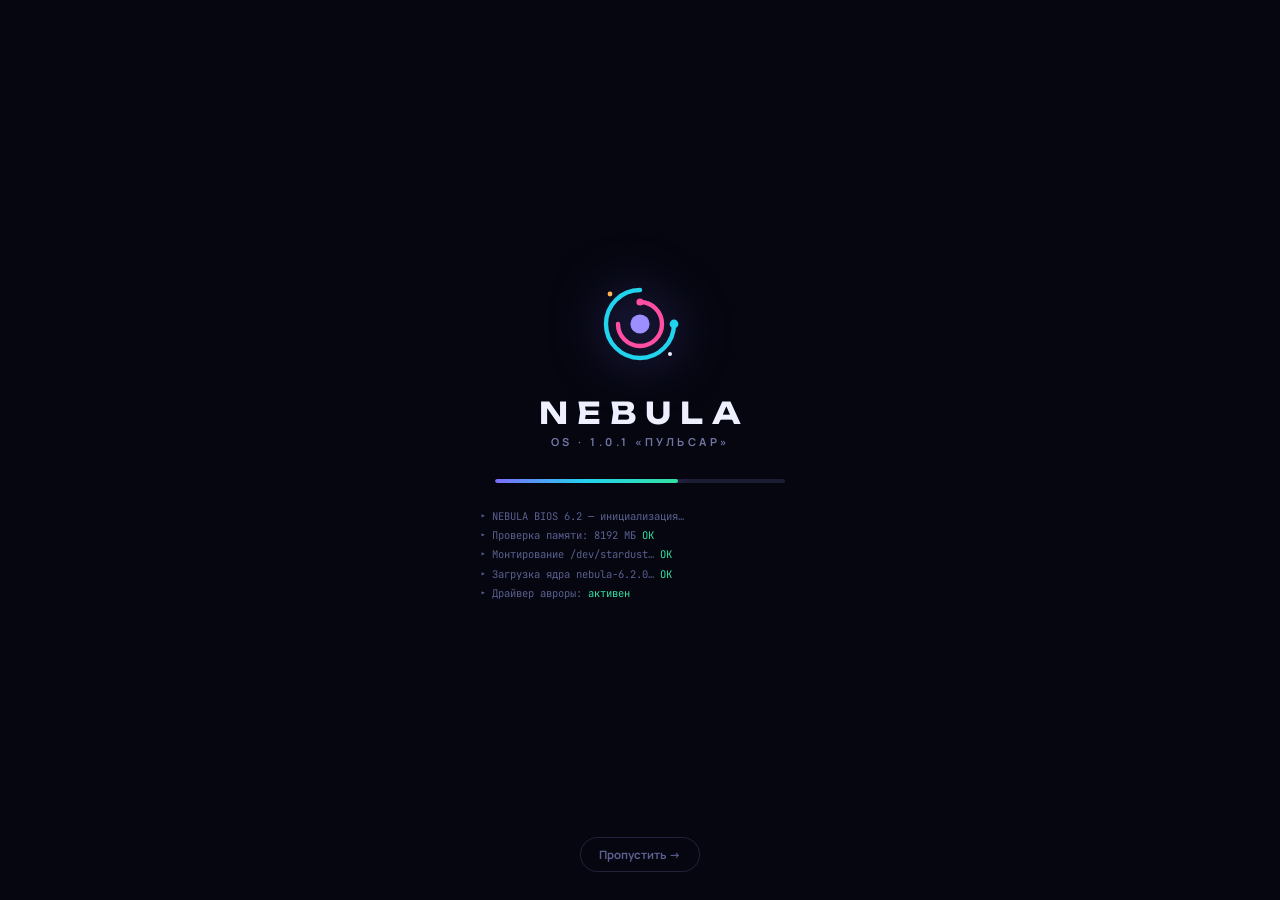
==== commit 30177dbe: "вроде пофиксино" ====
--- a/index.html
+++ b/index.html
@@ -21,6 +21,7 @@
 <link rel="stylesheet" href="css/shell.css">
 <link rel="stylesheet" href="css/apps.css">
 <link rel="stylesheet" href="css/terminal.css">
+<link rel="stylesheet" href="css/updates.css">
 </head>
 <body class="locked">
 
@@ -77,6 +78,7 @@
     <button class="pw-btn" id="smRestart"></button>
     <button class="pw-btn danger" id="smShutdown"></button>
   </div>
+  <div class="sm-build" id="smBuild"></div>
 </div>
 
 <div id="popover"></div>
--- a/css/updates.css
+++ b/css/updates.css
@@ -0,0 +1,55 @@
+/* NEBULA OS — полоса обновления и метка сборки */
+#updateBar{
+  position:fixed; top:calc(14px + var(--sa-t)); left:50%;
+  transform:translate(-50%,-26px);
+  z-index:9950; display:flex; align-items:center; gap:12px;
+  padding:10px 11px 10px 15px;
+  max-width:min(470px, calc(100vw - 24px - var(--sa-l) - var(--sa-r)));
+  background:var(--surface);
+  backdrop-filter:blur(24px) saturate(1.6); -webkit-backdrop-filter:blur(24px) saturate(1.6);
+  border:1px solid var(--acc-35); border-radius:16px;
+  box-shadow:0 18px 50px rgba(0,0,0,.5), 0 0 0 1px var(--acc-12), 0 0 44px var(--acc-20);
+  opacity:0; visibility:hidden;
+  transition:opacity .26s ease, transform .3s cubic-bezier(.2,.9,.3,1.2), visibility .26s;
+}
+#updateBar.on{ opacity:1; visibility:visible; transform:translate(-50%,0); }
+#updateBar .upd-ico{
+  flex:none; width:34px; height:34px; border-radius:11px; font-size:18px;
+  display:flex; align-items:center; justify-content:center;
+  background:linear-gradient(135deg,var(--acc-20),rgba(34,211,238,.16));
+  box-shadow:inset 0 0 0 1px var(--acc-20);
+  animation:updFloat 2.6s ease-in-out infinite;
+}
+@keyframes updFloat{ 50%{ transform:translateY(-3px) rotate(-6deg); } }
+#updateBar .upd-txt{ flex:1; min-width:0; }
+#updateBar .upd-txt b{ display:block; font-size:12.5px; font-weight:800; color:var(--text); }
+#updateBar .upd-txt span{
+  display:block; font-family:var(--f-m); font-size:10.5px; color:var(--acc-text);
+  margin-top:2px; white-space:nowrap; overflow:hidden; text-overflow:ellipsis;
+}
+#updateBar .upd-actions{ display:flex; gap:6px; flex:none; }
+
+.sm-build{
+  display:flex; align-items:center; justify-content:center; gap:7px;
+  margin-top:10px; font-family:var(--f-m); font-size:10.5px; font-weight:500;
+  color:var(--faint); letter-spacing:.2px;
+}
+.sm-build i{
+  width:6px; height:6px; border-radius:50%; flex:none;
+  background:var(--green); box-shadow:0 0 8px var(--green);
+}
+
+@media (max-width:1188px){
+  html.has-update #toasts{ top:calc(14px + var(--sa-t) + 66px); }
+}
+@media (max-width:720px){
+  #updateBar{
+    left:calc(6px + var(--sa-l)); right:calc(6px + var(--sa-r));
+    max-width:none; transform:translateY(-26px); flex-wrap:wrap; gap:10px;
+    padding:11px 12px;
+  }
+  #updateBar.on{ transform:none; }
+  #updateBar .upd-actions{ width:100%; }
+  #updateBar .upd-actions .btn{ flex:1; }
+  html.has-update #toasts{ top:calc(8px + var(--sa-t) + 104px); }
+}
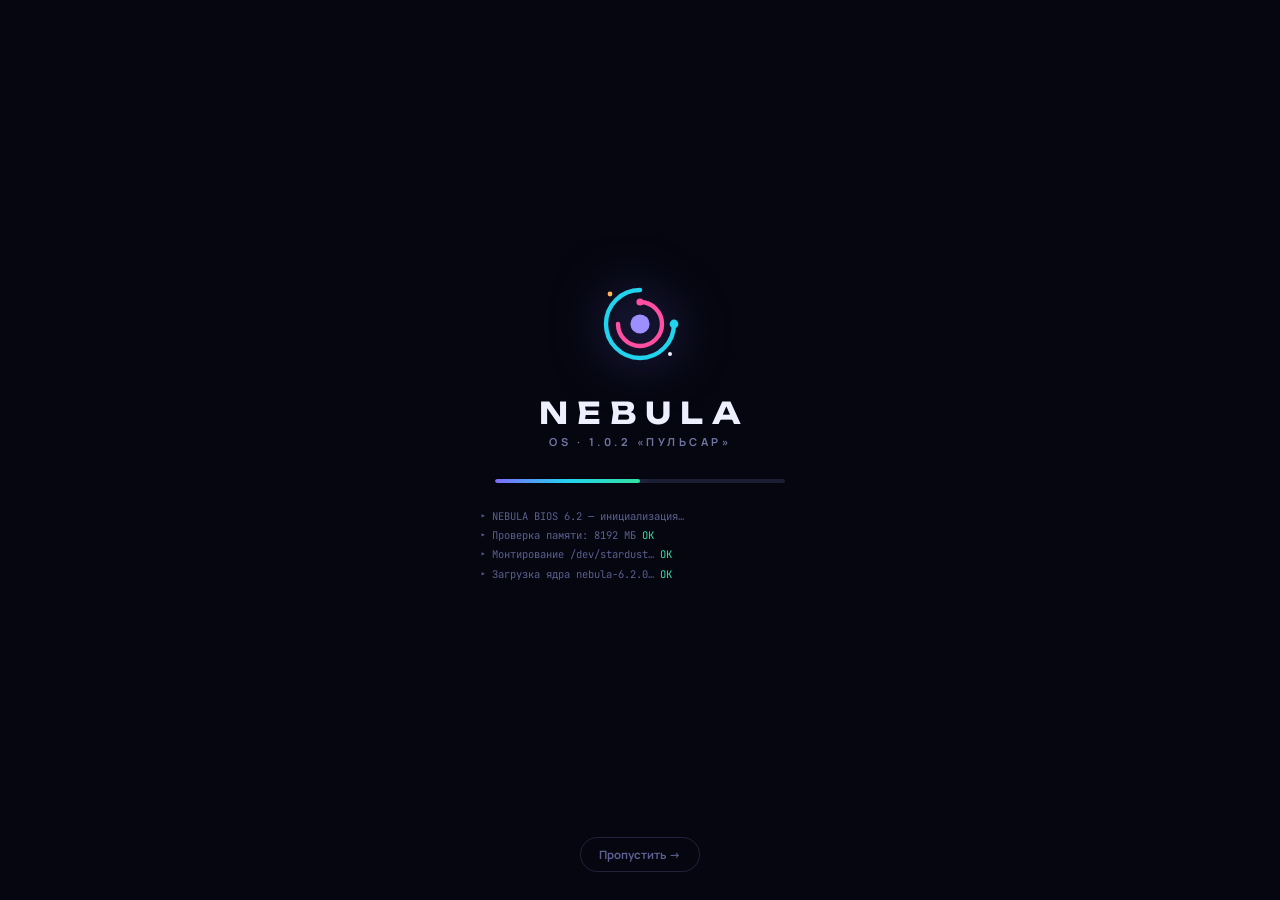
==== commit 66f1516e: "обновления версии и README.md" ====
--- a/index.html
+++ b/index.html
@@ -3,7 +3,7 @@
 <head>
 <meta charset="UTF-8">
 <meta name="viewport" content="width=device-width, initial-scale=1.0, viewport-fit=cover, maximum-scale=1.0, user-scalable=no">
-<title>NEBULA OS 1.0.1 — веб-операционная система</title>
+<title>NEBULA OS 1.0.2 — веб-операционная система</title>
 <meta name="theme-color" content="#05060f">
 <meta name="mobile-web-app-capable" content="yes">
 <meta name="apple-mobile-web-app-capable" content="yes">
@@ -107,7 +107,7 @@
     <circle cx="4.5" cy="4.5" r=".6" fill="#ffb454" stroke="none"/><circle cx="19.5" cy="19.5" r=".5" fill="#eef0ff" stroke="none"/>
   </svg>
   <div class="boot-word">NEBULA</div>
-  <div class="boot-sub" id="bootSub">OS · 1.0.1 «Пульсар»</div>
+  <div class="boot-sub" id="bootSub">OS · 1.0.2 «Пульсар»</div>
   <div class="boot-track"><div id="bootBar"></div></div>
   <div id="bootLog"></div>
   <button id="bootSkip">Пропустить →</button>
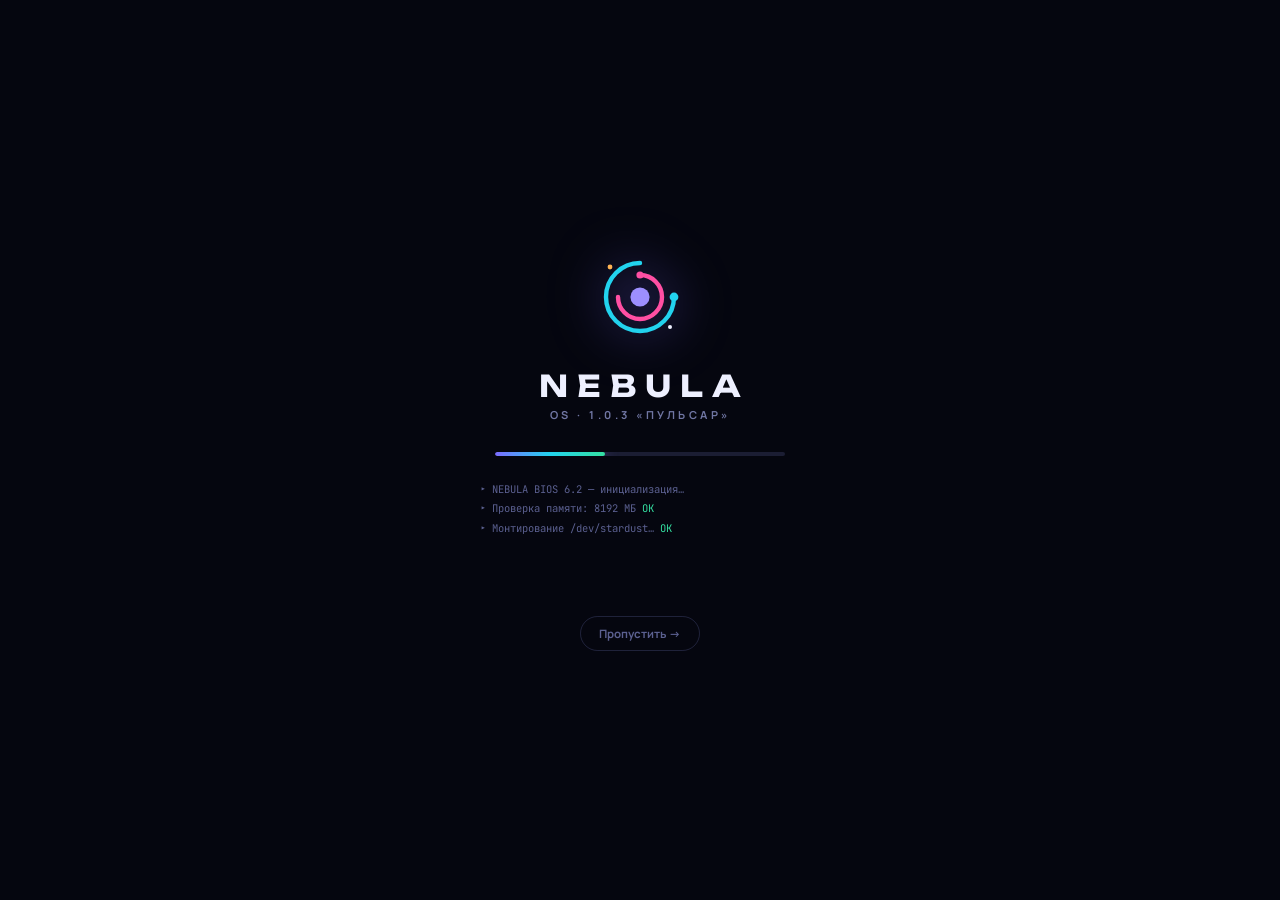
==== commit 64dcedff: "обновлена версия" ====
--- a/index.html
+++ b/index.html
@@ -3,7 +3,7 @@
 <head>
 <meta charset="UTF-8">
 <meta name="viewport" content="width=device-width, initial-scale=1.0, viewport-fit=cover, maximum-scale=1.0, user-scalable=no">
-<title>NEBULA OS 1.0.2 — веб-операционная система</title>
+<title>NEBULA OS 1.0.3 — веб-операционная система</title>
 <meta name="theme-color" content="#05060f">
 <meta name="mobile-web-app-capable" content="yes">
 <meta name="apple-mobile-web-app-capable" content="yes">
@@ -107,7 +107,7 @@
     <circle cx="4.5" cy="4.5" r=".6" fill="#ffb454" stroke="none"/><circle cx="19.5" cy="19.5" r=".5" fill="#eef0ff" stroke="none"/>
   </svg>
   <div class="boot-word">NEBULA</div>
-  <div class="boot-sub" id="bootSub">OS · 1.0.2 «Пульсар»</div>
+  <div class="boot-sub" id="bootSub">OS · 1.0.3 «Пульсар»</div>
   <div class="boot-track"><div id="bootBar"></div></div>
   <div id="bootLog"></div>
   <button id="bootSkip">Пропустить →</button>
--- a/css/shell.css
+++ b/css/shell.css
@@ -74,22 +74,22 @@
 /* меню Пуск */
 #startMenu{ position:fixed; left:calc(10px + var(--sa-l)); bottom:calc(var(--work-bottom) + 8px); width:560px; max-width:calc(100vw - 20px - var(--sa-l) - var(--sa-r)); max-height:calc(100dvh - var(--work-bottom) - var(--sa-t) - 30px); z-index:9500; display:flex; flex-direction:column; background:var(--surface); backdrop-filter:blur(26px) saturate(1.6); -webkit-backdrop-filter:blur(26px) saturate(1.6); border:1px solid var(--border2); border-radius:20px; box-shadow:var(--shadow); padding:16px; opacity:0; visibility:hidden; transform:translateY(16px) scale(.98); transform-origin:bottom left; transition:.22s cubic-bezier(.2,.9,.3,1.1); }
 #startMenu.open{ opacity:1; visibility:visible; transform:none; }
-.sm-head{ display:flex; align-items:center; gap:11px; margin-bottom:13px; }
+.sm-head{ display:flex; align-items:center; gap:11px; margin-bottom:13px; flex:none; }
 .avatar{ width:42px; height:42px; border-radius:50%; background:conic-gradient(from 200deg,var(--acc),var(--acc2),var(--mag),var(--amber),var(--acc)); padding:2.5px; flex:none; }
 .avatar>div{ width:100%; height:100%; border-radius:50%; background:var(--solid2); display:flex; align-items:center; justify-content:center; font-size:21px; }
 .sm-user{ flex:1; min-width:0; }
 .sm-user b{ font-size:14.5px; display:block; }
 .sm-user span{ font-size:11px; color:var(--faint); font-weight:600; }
-.sm-search{ display:flex; align-items:center; gap:9px; height:42px; padding:0 14px; border-radius:12px; background:var(--surface2); border:1px solid var(--border); margin-bottom:12px; color:var(--faint); }
+.sm-search{ display:flex; align-items:center; gap:9px; height:42px; flex:none; padding:0 14px; border-radius:12px; background:var(--surface2); border:1px solid var(--border); margin-bottom:12px; color:var(--faint); }
 .sm-search:focus-within{ border-color:var(--acc-35); box-shadow:0 0 0 3px var(--acc-12); }
-.sm-search input{ flex:1; background:none; border:0; outline:0; font-size:13.5px; color:var(--text); }
+.sm-search input{ flex:1; min-width:0; background:none; border:0; outline:0; font-size:13.5px; color:var(--text); }
 .sm-search input::placeholder{ color:var(--faint); }
 #smBody{ flex:1; overflow-y:auto; min-height:0; padding-right:4px; }
 .sm-label{ font-size:10.5px; font-weight:800; letter-spacing:1.4px; text-transform:uppercase; color:var(--faint); margin:10px 4px 8px; }
 .sm-grid{ display:grid; grid-template-columns:repeat(4,1fr); gap:4px; }
 .sm-tile{ display:flex; flex-direction:column; align-items:center; gap:7px; padding:11px 4px 9px; border-radius:13px; transition:background .13s,transform .13s; }
 .sm-tile:hover,.sm-tile.kbd{ background:var(--surface2); transform:translateY(-2px); }
-.sm-tile .tile{ width:50px; height:50px; border-radius:14px; }
+.sm-tile .tile{ width:50px; height:50px; border-radius:14px; flex:none; }
 .sm-tile span{ font-size:11.5px; font-weight:600; color:var(--dim); text-align:center; line-height:1.2; }
 .sm-file{ display:flex; align-items:center; gap:10px; width:100%; padding:8px 10px; border-radius:11px; text-align:left; transition:background .13s; }
 .sm-file:hover,.sm-file.kbd{ background:var(--surface2); }
@@ -99,7 +99,7 @@
 .sm-file .ft span{ font-size:10.5px; color:var(--faint); }
 .sm-file time{ font-size:10.5px; color:var(--faint); flex:none; }
 .sm-empty{ padding:26px 10px; text-align:center; color:var(--faint); font-size:12.5px; }
-.sm-foot{ display:flex; align-items:center; gap:6px; margin-top:12px; padding-top:12px; border-top:1px solid var(--border); }
+.sm-foot{ display:flex; align-items:center; gap:6px; margin-top:12px; padding-top:12px; border-top:1px solid var(--border); flex:none; }
 .sm-foot .spacer{ flex:1; }
 .pw-btn{ display:flex; align-items:center; gap:7px; padding:8px 12px; border-radius:10px; font-size:12px; font-weight:700; color:var(--dim); transition:background .13s,color .13s; }
 .pw-btn:hover{ background:var(--surface2); color:var(--text); }
@@ -161,7 +161,7 @@
 .toast.warn .t-bar{ background:var(--amber); } .toast.error .t-bar{ background:var(--red); }
 
 /* контекстное меню */
-#contextMenu{ position:fixed; z-index:9700; min-width:210px; background:var(--solid); border:1px solid var(--border2); border-radius:13px; box-shadow:var(--shadow); padding:5px; display:none; animation:ctxIn .13s ease; }
+#contextMenu{ position:fixed; z-index:9700; min-width:210px; max-width:calc(100vw - 12px); background:var(--solid); border:1px solid var(--border2); border-radius:13px; box-shadow:var(--shadow); padding:5px; display:none; animation:ctxIn .13s ease; }
 #contextMenu.open{ display:block; }
 @keyframes ctxIn{ from{ opacity:0; transform:scale(.95);} to{ opacity:1; transform:none;} }
 .ctx-item{ display:flex; align-items:center; gap:10px; width:100%; padding:8px 11px; border-radius:9px; font-size:12.5px; font-weight:600; color:var(--dim); text-align:left; }
@@ -184,42 +184,48 @@
 .dialog input:focus{ border-color:var(--acc); box-shadow:0 0 0 3px var(--acc-12); }
 .dlg-actions{ display:flex; justify-content:flex-end; flex-wrap:wrap; gap:8px; margin-top:18px; }
 
-/* экраны загрузки / блокировки / выключения */
+/* экраны загрузки / блокировки / выключения.
+   Все дети — flex:none: колонка не имеет права сплющивать аватар и кнопки. */
 .fullscreen{ position:fixed; inset:0; display:flex; flex-direction:column; align-items:center; justify-content:center; }
-#bootScreen{ z-index:10000; background:#05060f; gap:0; transition:opacity .5s ease; padding:var(--sa-t) var(--sa-r) var(--sa-b) var(--sa-l); }
+.fullscreen>*{ flex:none; }
+
+#bootScreen{ z-index:10000; background:#05060f; gap:0; overflow-y:auto; transition:opacity .5s ease; padding:calc(var(--sa-t) + 10px) calc(var(--sa-r) + 12px) calc(var(--sa-b) + 10px) calc(var(--sa-l) + 12px); }
 #bootScreen.hide{ opacity:0; pointer-events:none; }
-.boot-logo{ width:96px; height:96px; color:#9d8fff; filter:drop-shadow(0 0 26px rgba(124,107,255,.6)); }
+.boot-logo{ width:96px; height:96px; flex:none; color:#9d8fff; filter:drop-shadow(0 0 26px rgba(124,107,255,.6)); }
 .boot-logo .orbit{ animation:spin 7s linear infinite; transform-origin:center; }
 .boot-logo .orbit2{ animation:spin 11s linear infinite reverse; transform-origin:center; }
-.boot-word{ font-family:var(--f-d); font-size:30px; font-weight:700; letter-spacing:9px; margin:22px 0 3px; color:#eef0ff; text-indent:9px; }
-.boot-sub{ font-size:11px; font-weight:700; letter-spacing:3.5px; color:#7076a3; text-transform:uppercase; margin-bottom:30px; }
-.boot-track{ width:290px; max-width:76vw; height:4px; border-radius:2px; background:rgba(151,161,255,.15); overflow:hidden; }
+.boot-word{ font-family:var(--f-d); font-size:30px; font-weight:700; letter-spacing:9px; margin:22px 0 3px; color:#eef0ff; text-indent:9px; flex:none; }
+.boot-sub{ font-size:11px; font-weight:700; letter-spacing:3.5px; color:#7076a3; text-transform:uppercase; margin-bottom:30px; text-align:center; flex:none; }
+.boot-track{ width:290px; max-width:76vw; height:4px; flex:none; border-radius:2px; background:rgba(151,161,255,.15); overflow:hidden; }
 #bootBar{ height:100%; width:0%; border-radius:2px; background:linear-gradient(90deg,#7c6bff,#22d3ee,#34e0a1); box-shadow:0 0 14px rgba(124,107,255,.8); transition:width .25s ease; }
-#bootLog{ width:320px; max-width:86vw; height:118px; overflow:hidden; margin-top:24px; font-family:var(--f-m); font-size:10.5px; line-height:1.85; color:#5b6090; }
+#bootLog{ width:320px; max-width:86vw; height:118px; flex:none; overflow:hidden; margin-top:24px; font-family:var(--f-m); font-size:10.5px; line-height:1.85; color:#5b6090; }
 #bootLog div{ animation:fadeUp .3s ease; } #bootLog .ok{ color:#34e0a1; }
-#bootSkip{ position:absolute; bottom:calc(28px + var(--sa-b)); font-size:11.5px; font-weight:700; color:#5b6090; padding:9px 18px; border-radius:999px; border:1px solid rgba(151,161,255,.18); }
+/* в потоке, а не absolute — больше никогда не наедет на лог */
+#bootSkip{ flex:none; margin-top:18px; font-size:11.5px; font-weight:700; color:#5b6090; padding:9px 18px; border-radius:999px; border:1px solid rgba(151,161,255,.18); }
 #bootSkip:hover{ color:#a6abd4; border-color:rgba(151,161,255,.4); }
-#lockScreen{ z-index:9900; background:rgba(5,6,15,.45); backdrop-filter:blur(30px) saturate(1.3); -webkit-backdrop-filter:blur(30px) saturate(1.3); display:none; padding:calc(var(--sa-t) + 12px) calc(var(--sa-r) + 12px) calc(var(--sa-b) + 12px) calc(var(--sa-l) + 12px); }
+
+#lockScreen{ z-index:9900; background:rgba(5,6,15,.45); backdrop-filter:blur(30px) saturate(1.3); -webkit-backdrop-filter:blur(30px) saturate(1.3); display:none; overflow-y:auto; padding:calc(var(--sa-t) + 12px) calc(var(--sa-r) + 12px) calc(var(--sa-b) + 12px) calc(var(--sa-l) + 12px); }
 #lockScreen.on{ display:flex; }
-#lockTime{ font-family:var(--f-d); font-weight:300; font-size:84px; color:#fff; letter-spacing:3px; text-shadow:0 0 50px rgba(124,107,255,.5); line-height:1; }
-#lockDate{ font-size:15px; font-weight:600; color:#cfd3ff; margin:10px 0 44px; text-transform:capitalize; text-align:center; }
-.lock-avatar{ width:92px; height:92px; border-radius:50%; background:conic-gradient(from 200deg,#7c6bff,#22d3ee,#ff4fa3,#ffb454,#7c6bff); padding:3.5px; animation:spin 9s linear infinite; }
+#lockTime{ font-family:var(--f-d); font-weight:300; font-size:84px; color:#fff; letter-spacing:3px; text-shadow:0 0 50px rgba(124,107,255,.5); line-height:1; flex:none; }
+#lockDate{ font-size:15px; font-weight:600; color:#cfd3ff; margin:10px 0 44px; text-transform:capitalize; text-align:center; flex:none; }
+.lock-avatar{ width:92px; height:92px; min-width:92px; min-height:92px; flex:none; border-radius:50%; background:conic-gradient(from 200deg,#7c6bff,#22d3ee,#ff4fa3,#ffb454,#7c6bff); padding:3.5px; animation:spin 9s linear infinite; }
 .lock-avatar>div{ width:100%; height:100%; border-radius:50%; background:#141631; display:flex; align-items:center; justify-content:center; font-size:44px; animation:spin 9s linear infinite reverse; }
-#lockName{ font-size:18px; font-weight:800; color:#fff; margin:15px 0 20px; }
-#loginBtn{ height:46px; padding:0 34px; border-radius:23px; background:linear-gradient(135deg,#7c6bff,#ff4fa3); color:#fff; font-size:14px; font-weight:800; display:flex; align-items:center; gap:9px; box-shadow:0 10px 34px rgba(124,107,255,.45); transition:transform .16s,box-shadow .16s; }
+#lockName{ font-size:18px; font-weight:800; color:#fff; margin:15px 0 20px; flex:none; }
+#loginBtn{ height:46px; flex:none; padding:0 34px; border-radius:23px; background:linear-gradient(135deg,#7c6bff,#ff4fa3); color:#fff; font-size:14px; font-weight:800; display:flex; align-items:center; gap:9px; box-shadow:0 10px 34px rgba(124,107,255,.45); transition:transform .16s,box-shadow .16s; }
 #loginBtn:hover{ transform:scale(1.05); box-shadow:0 14px 44px rgba(124,107,255,.6); }
-.lock-hint{ font-size:11.5px; color:#8a90c0; margin-top:15px; font-weight:600; text-align:center; }
+.lock-hint{ font-size:11.5px; color:#8a90c0; margin-top:15px; font-weight:600; text-align:center; flex:none; }
 .lock-fs{ position:absolute; bottom:calc(26px + var(--sa-b)); left:calc(28px + var(--sa-l)); width:44px; height:44px; border-radius:50%; background:rgba(20,22,49,.6); border:1px solid rgba(151,161,255,.22); color:#a6abd4; display:flex; align-items:center; justify-content:center; transition:color .15s,border-color .15s,background .15s; }
 .lock-fs:hover{ color:#fff; border-color:rgba(151,161,255,.5); }
 .lock-fs.on{ color:#0b0d1f; background:linear-gradient(135deg,#7c6bff,#22d3ee); border-color:transparent; box-shadow:0 6px 22px rgba(124,107,255,.5); }
 .lock-power{ position:absolute; bottom:calc(26px + var(--sa-b)); right:calc(28px + var(--sa-r)); display:flex; gap:9px; }
-.lock-power button{ width:44px; height:44px; border-radius:50%; background:rgba(20,22,49,.6); border:1px solid rgba(151,161,255,.22); color:#a6abd4; display:flex; align-items:center; justify-content:center; }
+.lock-power button{ width:44px; height:44px; flex:none; border-radius:50%; background:rgba(20,22,49,.6); border:1px solid rgba(151,161,255,.22); color:#a6abd4; display:flex; align-items:center; justify-content:center; }
 .lock-power button:hover{ color:#fff; border-color:rgba(151,161,255,.5); }
+
 #shutdownScreen{ z-index:10000; background:#020308; display:none; padding:var(--sa-t) var(--sa-r) var(--sa-b) var(--sa-l); }
 #shutdownScreen.on{ display:flex; }
-#powerOn{ width:86px; height:86px; border-radius:50%; border:2px solid rgba(151,161,255,.3); color:#9d8fff; display:flex; align-items:center; justify-content:center; box-shadow:0 0 40px rgba(124,107,255,.25), inset 0 0 24px rgba(124,107,255,.12); transition:transform .2s,box-shadow .2s; }
+#powerOn{ width:86px; height:86px; flex:none; border-radius:50%; border:2px solid rgba(151,161,255,.3); color:#9d8fff; display:flex; align-items:center; justify-content:center; box-shadow:0 0 40px rgba(124,107,255,.25), inset 0 0 24px rgba(124,107,255,.12); transition:transform .2s,box-shadow .2s; }
 #powerOn:hover{ transform:scale(1.08); box-shadow:0 0 70px rgba(124,107,255,.5), inset 0 0 30px rgba(124,107,255,.25); }
-.sd-text{ margin-top:22px; font-size:12px; font-weight:700; letter-spacing:2.5px; text-transform:uppercase; color:#5b6090; }
+.sd-text{ margin-top:22px; font-size:12px; font-weight:700; letter-spacing:2.5px; text-transform:uppercase; color:#5b6090; flex:none; }
 
 /* компактный режим там, где Fullscreen API недоступен */
 html.pseudo-fs #taskbar{ left:calc(4px + var(--sa-l)); right:calc(4px + var(--sa-r)); bottom:calc(4px + var(--sa-b)); border-radius:14px; }
@@ -249,4 +255,41 @@
   #trayClock{ padding:0 6px; }
   .tray-btn{ padding:0 6px; }
   #startBtn{ width:42px; height:42px; }
+}
+
+/* низкий экран = телефон в горизонтали: всё уменьшается, но ничего не сжимается */
+@media (max-height:620px){
+  .boot-logo{ width:60px; height:60px; }
+  .boot-word{ font-size:22px; letter-spacing:6px; text-indent:6px; margin:12px 0 2px; }
+  .boot-sub{ font-size:9.5px; letter-spacing:2.4px; margin-bottom:16px; }
+  .boot-track{ width:240px; }
+  #bootLog{ height:64px; margin-top:12px; font-size:9.5px; line-height:1.7; }
+  #bootSkip{ margin-top:12px; padding:7px 15px; font-size:11px; }
+  #lockTime{ font-size:50px; letter-spacing:2px; }
+  #lockDate{ font-size:12.5px; margin:6px 0 16px; }
+  .lock-avatar{ width:62px; height:62px; min-width:62px; min-height:62px; padding:3px; }
+  .lock-avatar>div{ font-size:29px; }
+  #lockName{ font-size:15px; margin:9px 0 13px; }
+  #loginBtn{ height:42px; padding:0 26px; font-size:13px; }
+  .lock-hint{ font-size:10.5px; margin-top:9px; }
+  .lock-fs,.lock-power button{ width:40px; height:40px; }
+  .lock-fs{ bottom:calc(12px + var(--sa-b)); left:calc(14px + var(--sa-l)); }
+  .lock-power{ bottom:calc(12px + var(--sa-b)); right:calc(14px + var(--sa-r)); gap:7px; }
+  #powerOn{ width:66px; height:66px; }
+  .sd-text{ margin-top:14px; font-size:11px; }
+}
+@media (max-height:430px){
+  #bootScreen{ justify-content:flex-start; }
+  .boot-logo{ width:46px; height:46px; }
+  .boot-word{ font-size:18px; margin:8px 0 2px; }
+  .boot-sub{ margin-bottom:10px; }
+  #bootLog{ height:48px; margin-top:9px; }
+  #bootSkip{ margin-top:9px; }
+  #lockTime{ font-size:38px; }
+  #lockDate{ margin:4px 0 10px; }
+  .lock-avatar{ width:50px; height:50px; min-width:50px; min-height:50px; }
+  .lock-avatar>div{ font-size:23px; }
+  #lockName{ margin:7px 0 10px; font-size:14px; }
+  #loginBtn{ height:38px; font-size:12.5px; }
+  .lock-hint{ display:none; }
 }
--- a/css/apps.css
+++ b/css/apps.css
@@ -1,7 +1,7 @@
 /* NEBULA OS — приложения */
 
 /* Проводник */
-.exp{ flex:1; display:flex; min-height:0; }
+.exp{ flex:1; display:flex; min-height:0; min-width:0; }
 .exp-side{ width:168px; flex:none; border-right:1px solid var(--border); padding:8px; overflow-y:auto; display:flex; flex-direction:column; gap:2px; }
 .exp-nav{ display:flex; align-items:center; gap:9px; padding:8px 10px; border-radius:9px; font-size:12.5px; font-weight:600; color:var(--dim); text-align:left; width:100%; }
 .exp-nav svg{ color:var(--faint); }
@@ -15,10 +15,10 @@
 .crumb:hover{ background:var(--acc-12); color:var(--acc-text); }
 .crumb:last-child{ color:var(--text); }
 .crumb-sep{ color:var(--faint); font-size:11px; }
-.exp-items{ flex:1; overflow-y:auto; padding:12px; align-content:flex-start; }
+.exp-items{ flex:1; overflow-y:auto; overflow-x:hidden; padding:12px; align-content:flex-start; }
 .exp-items.grid{ display:grid; grid-template-columns:repeat(auto-fill,minmax(96px,1fr)); gap:6px; }
 .exp-items.list{ display:flex; flex-direction:column; gap:2px; }
-.fitem{ position:relative; display:flex; flex-direction:column; align-items:center; gap:7px; padding:11px 6px 9px; border-radius:12px; border:1px solid transparent; transition:background .12s; }
+.fitem{ position:relative; display:flex; flex-direction:column; align-items:center; gap:7px; padding:11px 6px 9px; border-radius:12px; border:1px solid transparent; transition:background .12s; min-width:0; }
 .fitem:hover{ background:var(--surface2); }
 .fitem.sel{ background:var(--acc-12); border-color:var(--acc-35); }
 .fitem .fi{ width:46px; height:46px; border-radius:13px; flex:none; display:flex; align-items:center; justify-content:center; color:#fff; box-shadow:0 4px 12px rgba(0,0,0,.3), inset 0 1px 0 rgba(255,255,255,.25); }
@@ -30,26 +30,27 @@
 .exp-items.list .fitem .fi.thumb{ width:44px; height:32px; }
 .exp-items.list .fname{ flex:1; text-align:left; -webkit-line-clamp:1; font-size:12.5px; }
 .exp-items.list .fmeta{ font-size:11px; color:var(--faint); flex:none; }
-.rename-inp{ width:100%; font-size:11.5px; text-align:center; padding:3px 5px; border-radius:6px; background:var(--solid); border:1px solid var(--acc); outline:0; color:var(--text); }
+.rename-inp{ width:100%; min-width:0; font-size:11.5px; text-align:center; padding:3px 5px; border-radius:6px; background:var(--solid); border:1px solid var(--acc); outline:0; color:var(--text); }
 .exp-empty{ grid-column:1/-1; display:flex; flex-direction:column; align-items:center; gap:10px; padding:44px 16px; color:var(--faint); text-align:center; }
 .exp-empty .big{ font-size:38px; }
 .exp-empty b{ color:var(--dim); font-size:13.5px; }
 .exp-empty span{ font-size:12px; max-width:280px; line-height:1.5; }
 
-/* Терминал */
-.term{ flex:1; display:flex; flex-direction:column; min-height:0; background:#0a0c1c; color:#dbe4ff; font-family:var(--f-m); font-size:12.5px; line-height:1.65; }
-.term-out{ flex:1; overflow-y:auto; padding:12px 14px 4px; white-space:pre-wrap; word-break:break-word; }
+/* Терминал: горизонтальная прокрутка запрещена, input умеет сжиматься */
+.term{ flex:1; display:flex; flex-direction:column; min-height:0; min-width:0; overflow:hidden; background:#0a0c1c; color:#dbe4ff; font-family:var(--f-m); font-size:12.5px; line-height:1.65; }
+.term-out{ flex:1; min-width:0; overflow-y:auto; overflow-x:hidden; padding:12px 14px 4px; white-space:pre-wrap; word-break:break-word; overflow-wrap:anywhere; }
 .term-out .p-user{ color:#34e0a1; font-weight:700; } .term-out .p-path{ color:#22d3ee; font-weight:700; }
 .term-out .ok{ color:#34e0a1; } .term-out .err{ color:#ff5470; } .term-out .info{ color:#22d3ee; }
 .term-out .dim{ color:#6b7099; } .term-out .warn{ color:#ffb454; } .term-out .acc{ color:#9d8fff; }
 .term-out .dir{ color:#22d3ee; font-weight:700; }
-.term-inrow{ display:flex; align-items:center; gap:0; padding:2px 14px 12px; flex:none; }
-.term-inrow input{ flex:1; background:none; border:0; outline:0; color:#dbe4ff; font:inherit; caret-color:#22d3ee; padding:0; }
+.term-inrow{ display:flex; align-items:center; gap:0; min-width:0; padding:2px 14px 12px; flex:none; }
+.term-ps{ flex:none; white-space:pre; }
+.term-inrow input{ flex:1 1 0; min-width:0; width:100%; background:none; border:0; outline:0; color:#dbe4ff; font:inherit; caret-color:#22d3ee; padding:0; }
 .term pre{ font:inherit; }
 
 /* Блокнот */
-.ed-area{ flex:1; background:transparent; border:0; outline:0; resize:none; padding:16px 18px; font-family:var(--f-m); font-size:13px; line-height:1.75; color:var(--text); }
-.ed-preview{ flex:1; overflow-y:auto; padding:18px 22px; font-size:13.5px; line-height:1.7; }
+.ed-area{ flex:1; min-width:0; background:transparent; border:0; outline:0; resize:none; padding:16px 18px; font-family:var(--f-m); font-size:13px; line-height:1.75; color:var(--text); }
+.ed-preview{ flex:1; overflow-y:auto; overflow-x:hidden; padding:18px 22px; font-size:13.5px; line-height:1.7; }
 .ed-preview h1{ font-family:var(--f-d); font-size:20px; font-weight:500; margin:14px 0 10px; }
 .ed-preview h2{ font-family:var(--f-d); font-size:16px; font-weight:500; margin:14px 0 8px; color:var(--acc-text); }
 .ed-preview h3{ font-size:14px; font-weight:800; margin:12px 0 6px; }
@@ -65,7 +66,7 @@
 .dirty-dot{ width:7px; height:7px; border-radius:50%; background:var(--amber); box-shadow:0 0 8px var(--amber); flex:none; }
 
 /* Калькулятор */
-.calc{ flex:1; display:flex; flex-direction:column; min-height:0; }
+.calc{ flex:1; display:flex; flex-direction:column; min-height:0; min-width:0; }
 .calc-disp{ padding:16px 18px 10px; text-align:right; flex:none; }
 .calc-expr{ font-size:12.5px; color:var(--faint); height:19px; font-family:var(--f-m); overflow:hidden; white-space:nowrap; }
 .calc-main{ font-family:var(--f-m); font-size:40px; font-weight:700; line-height:1.15; overflow:hidden; white-space:nowrap; letter-spacing:-1px; }
@@ -77,7 +78,7 @@
 .ch-row:hover{ background:var(--surface2); color:var(--dim); }
 .ch-row b{ color:var(--acc-text); }
 .calc-keys{ flex:1; display:grid; grid-template-columns:repeat(4,1fr); gap:7px; padding:12px; min-height:250px; }
-.ckey{ border-radius:12px; background:var(--surface2); border:1px solid var(--border); font-size:18px; font-weight:700; font-family:var(--f-m); transition:filter .1s,transform .08s; display:flex; align-items:center; justify-content:center; }
+.ckey{ border-radius:12px; background:var(--surface2); border:1px solid var(--border); font-size:18px; font-weight:700; font-family:var(--f-m); transition:filter .1s,transform .08s; display:flex; align-items:center; justify-content:center; min-width:0; }
 .ckey:hover{ filter:brightness(1.25); }
 .ckey:active{ transform:scale(.93); }
 .ckey.op{ color:var(--acc-text); background:var(--acc-12); }
@@ -87,15 +88,15 @@
 
 /* Графика */
 .paint-tools{ flex:none; display:flex; align-items:center; flex-wrap:wrap; gap:9px; padding:9px 11px; border-bottom:1px solid var(--border); }
-.pt-group{ display:flex; align-items:center; gap:6px; }
+.pt-group{ display:flex; align-items:center; gap:6px; min-width:0; }
 .pt-label{ font-size:10px; font-weight:800; letter-spacing:.8px; text-transform:uppercase; color:var(--faint); }
 .pt-range{ width:88px; }
 .pt-val{ font-size:11px; font-weight:700; color:var(--dim); width:26px; font-variant-numeric:tabular-nums; }
 .swatches{ display:flex; gap:4px; flex-wrap:wrap; }
-.swatch{ width:21px; height:21px; border-radius:7px; border:1.5px solid rgba(255,255,255,.2); transition:transform .12s; }
+.swatch{ width:21px; height:21px; flex:none; border-radius:7px; border:1.5px solid rgba(255,255,255,.2); transition:transform .12s; }
 .swatch:hover{ transform:scale(1.18); }
 .swatch.on{ outline:2px solid var(--acc); outline-offset:1.5px; }
-input[type=color].pt-color{ width:30px; height:30px; padding:0; border:1.5px solid var(--border2); border-radius:9px; background:none; cursor:pointer; }
+input[type=color].pt-color{ width:30px; height:30px; flex:none; padding:0; border:1.5px solid var(--border2); border-radius:9px; background:none; cursor:pointer; }
 input[type=color].pt-color::-webkit-color-swatch-wrapper{ padding:2px; }
 input[type=color].pt-color::-webkit-color-swatch{ border:0; border-radius:6px; }
 .paint-stage{ flex:1; min-height:0; display:flex; align-items:center; justify-content:center; padding:14px; background:radial-gradient(circle at 50% 40%, var(--surface2), transparent 75%), repeating-radial-gradient(circle at 20% 30%, transparent 0 22px, var(--border) 22px 23px); overflow:hidden; }
@@ -104,39 +105,39 @@
 .paint-wrap canvas.top{ pointer-events:none; }
 
 /* Волна FM */
-.music{ flex:1; display:flex; flex-direction:column; min-height:0; }
+.music{ flex:1; display:flex; flex-direction:column; min-height:0; min-width:0; }
 .mviz{ flex:none; height:150px; position:relative; background:linear-gradient(180deg,var(--acc-12),transparent); border-bottom:1px solid var(--border); }
 .mviz canvas{ width:100%; height:100%; }
 .m-live{ position:absolute; top:10px; left:12px; display:flex; align-items:center; gap:6px; font-size:10px; font-weight:800; letter-spacing:1.5px; text-transform:uppercase; color:var(--faint); }
 .m-live.on{ color:var(--green); }
 .m-live i{ width:7px; height:7px; border-radius:50%; background:currentColor; }
 .m-live.on i{ animation:pulse 1.1s infinite; box-shadow:0 0 8px var(--green); }
-.m-body{ flex:1; overflow-y:auto; padding:16px; display:flex; flex-direction:column; gap:14px; }
+.m-body{ flex:1; overflow-y:auto; overflow-x:hidden; padding:16px; display:flex; flex-direction:column; gap:14px; }
 .m-track{ text-align:center; }
 .m-track b{ font-family:var(--f-d); font-size:19px; font-weight:500; display:block; }
 .m-track span{ font-size:11.5px; color:var(--faint); font-weight:600; }
 .m-time{ font-family:var(--f-m); font-size:12px; color:var(--acc-text); margin-top:5px; font-variant-numeric:tabular-nums; }
 .m-presets{ display:grid; grid-template-columns:1fr 1fr; gap:7px; }
-.m-pre{ padding:10px 12px; border-radius:12px; background:var(--surface2); border:1px solid var(--border); text-align:left; transition:border-color .13s,background .13s; }
+.m-pre{ padding:10px 12px; border-radius:12px; background:var(--surface2); border:1px solid var(--border); text-align:left; transition:border-color .13s,background .13s; min-width:0; }
 .m-pre b{ font-size:12.5px; display:block; }
 .m-pre span{ font-size:10.5px; color:var(--faint); }
 .m-pre:hover{ border-color:var(--border2); }
 .m-pre.on{ background:var(--acc-12); border-color:var(--acc-35); }
 .m-pre.on b{ color:var(--acc-text); }
 .m-ctrl{ display:flex; align-items:center; justify-content:center; gap:14px; }
-.m-play{ width:60px; height:60px; border-radius:50%; background:linear-gradient(135deg,var(--acc),var(--acc-b)); color:var(--acc-contrast); display:flex; align-items:center; justify-content:center; box-shadow:0 8px 28px var(--acc-35), inset 0 1px 0 rgba(255,255,255,.3); transition:transform .15s; }
+.m-play{ width:60px; height:60px; flex:none; border-radius:50%; background:linear-gradient(135deg,var(--acc),var(--acc-b)); color:var(--acc-contrast); display:flex; align-items:center; justify-content:center; box-shadow:0 8px 28px var(--acc-35), inset 0 1px 0 rgba(255,255,255,.3); transition:transform .15s; }
 .m-play:hover{ transform:scale(1.08); }
 .m-play:active{ transform:scale(.94); }
 .m-vol{ display:flex; align-items:center; gap:10px; padding:0 6px; color:var(--faint); }
-.m-vol input{ flex:1; }
+.m-vol input{ flex:1; min-width:0; }
 .m-vol span{ font-size:11px; font-weight:700; width:34px; text-align:right; font-variant-numeric:tabular-nums; }
 
 /* Сапёр */
-.game{ flex:1; display:flex; flex-direction:column; min-height:0; background:#0c0e22; color:#e6e9ff; }
+.game{ flex:1; display:flex; flex-direction:column; min-height:0; min-width:0; background:#0c0e22; color:#e6e9ff; }
 .g-head{ flex:none; display:flex; align-items:center; gap:10px; padding:10px 12px; border-bottom:1px solid rgba(151,161,255,.14); flex-wrap:wrap; }
 .g-stat{ display:flex; align-items:center; gap:6px; font-family:var(--f-m); font-size:15px; font-weight:700; background:rgba(151,161,255,.1); padding:5px 11px; border-radius:9px; font-variant-numeric:tabular-nums; }
 .g-stat svg{ color:#8a90c0; }
-.g-face{ width:40px; height:40px; border-radius:11px; background:linear-gradient(135deg,#ffb454,#ff5470); font-size:21px; display:flex; align-items:center; justify-content:center; box-shadow:0 3px 12px rgba(255,84,112,.35); transition:transform .12s; margin:0 auto; }
+.g-face{ width:40px; height:40px; flex:none; border-radius:11px; background:linear-gradient(135deg,#ffb454,#ff5470); font-size:21px; display:flex; align-items:center; justify-content:center; box-shadow:0 3px 12px rgba(255,84,112,.35); transition:transform .12s; margin:0 auto; }
 .g-face:hover{ transform:scale(1.1); }
 .g-face:active{ transform:scale(.92); }
 .g-board-wrap{ flex:1; min-height:0; overflow:auto; display:flex; align-items:flex-start; justify-content:center; padding:14px; position:relative; }
@@ -151,8 +152,8 @@
 .cell.boom{ background:#ff5470; color:#fff; box-shadow:0 0 18px rgba(255,84,112,.8); }
 .cell.wrong{ background:#3a1420; color:#8a5060; }
 .n1{color:#22d3ee}.n2{color:#34e0a1}.n3{color:#ffb454}.n4{color:#ff4fa3}.n5{color:#ff5470}.n6{color:#4f8dff}.n7{color:#e6e9ff}.n8{color:#8a90c0}
-.g-over{ position:absolute; inset:0; display:flex; align-items:center; justify-content:center; background:rgba(8,9,24,.72); backdrop-filter:blur(4px); animation:fadeUp .3s ease; z-index:3; }
-.g-over-card{ text-align:center; padding:24px 30px; background:rgba(20,22,49,.95); border:1px solid rgba(151,161,255,.25); border-radius:18px; box-shadow:0 20px 60px rgba(0,0,0,.6); }
+.g-over{ position:absolute; inset:0; display:flex; align-items:center; justify-content:center; background:rgba(8,9,24,.72); backdrop-filter:blur(4px); animation:fadeUp .3s ease; z-index:3; padding:12px; }
+.g-over-card{ text-align:center; padding:24px 30px; max-width:100%; background:rgba(20,22,49,.95); border:1px solid rgba(151,161,255,.25); border-radius:18px; box-shadow:0 20px 60px rgba(0,0,0,.6); }
 .g-over-card .big{ font-size:40px; }
 .g-over-card h3{ font-family:var(--f-d); font-size:17px; font-weight:500; margin:8px 0 4px; }
 .g-over-card p{ font-size:12px; color:#a6abd4; margin-bottom:14px; }
@@ -163,17 +164,17 @@
 .g-flagbtn.on{ background:rgba(255,79,163,.2); color:#ff4fa3; outline:1px solid rgba(255,79,163,.5); }
 
 /* Монитор системы */
-.mon{ flex:1; display:flex; flex-direction:column; min-height:0; }
+.mon{ flex:1; display:flex; flex-direction:column; min-height:0; min-width:0; }
 .mon-top{ flex:none; display:grid; grid-template-columns:1.3fr 1fr; gap:10px; padding:12px; border-bottom:1px solid var(--border); }
-.mon-card{ background:var(--surface2); border:1px solid var(--border); border-radius:13px; padding:11px 13px; }
-.mon-card .mc-l{ font-size:10px; font-weight:800; letter-spacing:1.2px; text-transform:uppercase; color:var(--faint); display:flex; justify-content:space-between; }
+.mon-card{ background:var(--surface2); border:1px solid var(--border); border-radius:13px; padding:11px 13px; min-width:0; }
+.mon-card .mc-l{ font-size:10px; font-weight:800; letter-spacing:1.2px; text-transform:uppercase; color:var(--faint); display:flex; justify-content:space-between; gap:8px; }
 .mon-card .mc-v{ font-family:var(--f-d); font-size:21px; font-weight:500; margin:3px 0 5px; }
 .mon-card canvas{ width:100%; height:40px; }
 .mon-bar{ height:7px; border-radius:4px; background:var(--border); overflow:hidden; margin-top:6px; }
 .mon-bar i{ display:block; height:100%; border-radius:4px; background:linear-gradient(90deg,var(--green),var(--acc2)); transition:width .5s ease; }
 .mon-meta{ display:flex; gap:14px; flex-wrap:wrap; font-size:11px; color:var(--faint); font-weight:600; margin-top:7px; }
 .mon-meta b{ color:var(--dim); font-variant-numeric:tabular-nums; }
-.mon-list{ flex:1; overflow-y:auto; padding:8px 12px; }
+.mon-list{ flex:1; overflow-y:auto; overflow-x:hidden; padding:8px 12px; }
 .mon-row{ display:flex; align-items:center; gap:10px; padding:7px 8px; border-radius:11px; transition:background .12s; cursor:pointer; }
 .mon-row:hover{ background:var(--surface2); }
 .mon-row .tile{ width:29px; height:29px; border-radius:8px; }
@@ -186,27 +187,28 @@
 .cpu-bar{ height:5px; border-radius:3px; background:var(--border); overflow:hidden; margin-top:3px; }
 .cpu-bar i{ display:block; height:100%; border-radius:3px; transition:width .6s,background .6s; }
 
-/* Настройки */
-.set{ flex:1; display:flex; min-height:0; }
+/* Настройки: строка переносится, а не сжимает подпись в кашу */
+.set{ flex:1; display:flex; min-height:0; min-width:0; }
 .set-nav{ width:172px; flex:none; border-right:1px solid var(--border); padding:10px 8px; display:flex; flex-direction:column; gap:3px; overflow-y:auto; }
 .set-nav button{ display:flex; align-items:center; gap:10px; padding:9px 11px; border-radius:10px; font-size:12.5px; font-weight:700; color:var(--dim); text-align:left; }
 .set-nav button svg{ color:var(--faint); }
 .set-nav button:hover{ background:var(--surface2); }
 .set-nav button.on{ background:var(--acc-12); color:var(--acc-text); }
 .set-nav button.on svg{ color:var(--acc-text); }
-.set-body{ flex:1; overflow-y:auto; padding:18px 20px; }
+.set-body{ flex:1; min-width:0; overflow-y:auto; overflow-x:hidden; padding:18px 20px; }
 .set-h{ font-family:var(--f-d); font-size:15px; font-weight:500; margin-bottom:4px; }
 .set-sub{ font-size:12px; color:var(--faint); margin-bottom:16px; }
-.set-row{ display:flex; align-items:center; gap:12px; padding:12px 0; border-bottom:1px solid var(--border); }
-.set-row .sr-t{ flex:1; min-width:0; }
+.set-row{ display:flex; align-items:center; flex-wrap:wrap; gap:10px 12px; padding:12px 0; border-bottom:1px solid var(--border); }
+.set-row .sr-t{ flex:1 1 180px; min-width:0; }
 .set-row .sr-t b{ font-size:13px; display:block; }
 .set-row .sr-t span{ font-size:11.5px; color:var(--faint); line-height:1.4; display:block; margin-top:1px; }
-.acc-swatches{ display:flex; gap:9px; flex-wrap:wrap; }
-.acc-sw{ width:34px; height:34px; border-radius:50%; border:2.5px solid transparent; display:flex; align-items:center; justify-content:center; color:#fff; transition:transform .13s; box-shadow:0 3px 10px rgba(0,0,0,.3); }
+.set-row>.tgl,.set-row>.sel,.set-row>.inp,.set-row>.seg,.set-row>input[type=range]{ flex:0 0 auto; }
+.acc-swatches{ display:flex; gap:9px; flex-wrap:wrap; flex:0 0 auto; }
+.acc-sw{ width:34px; height:34px; flex:none; border-radius:50%; border:2.5px solid transparent; display:flex; align-items:center; justify-content:center; color:#fff; transition:transform .13s; box-shadow:0 3px 10px rgba(0,0,0,.3); }
 .acc-sw:hover{ transform:scale(1.14); }
 .acc-sw.on{ border-color:var(--text); }
 .wp-grid{ display:grid; grid-template-columns:repeat(auto-fill,minmax(128px,1fr)); gap:10px; }
-.wp-card{ border-radius:12px; overflow:hidden; border:2px solid var(--border); transition:border-color .13s,transform .13s; position:relative; }
+.wp-card{ border-radius:12px; overflow:hidden; border:2px solid var(--border); transition:border-color .13s,transform .13s; position:relative; min-width:0; }
 .wp-card:hover{ transform:translateY(-2px); }
 .wp-card.on{ border-color:var(--acc); box-shadow:0 0 18px var(--acc-20); }
 .wp-card canvas{ width:100%; height:72px; }
@@ -220,16 +222,16 @@
 .about-logo span{ font-size:11.5px; color:var(--dim); }
 .about-grid{ display:grid; grid-template-columns:auto 1fr; gap:7px 18px; font-size:12.5px; margin:12px 0; }
 .about-grid dt{ color:var(--faint); font-weight:600; }
-.about-grid dd{ color:var(--dim); font-weight:600; }
+.about-grid dd{ color:var(--dim); font-weight:600; min-width:0; overflow-wrap:anywhere; }
 
 /* Просмотр */
 .view-stage{ flex:1; min-height:0; position:relative; overflow:hidden; background:radial-gradient(circle at 50% 45%, var(--surface2), transparent 80%); cursor:grab; touch-action:none; }
 .view-stage:active{ cursor:grabbing; }
 .view-stage img{ position:absolute; left:50%; top:50%; max-width:none; border-radius:6px; box-shadow:0 20px 60px rgba(0,0,0,.55); transform-origin:center; pointer-events:none; }
-.view-missing{ position:absolute; inset:0; display:flex; flex-direction:column; align-items:center; justify-content:center; gap:8px; color:var(--faint); }
+.view-missing{ position:absolute; inset:0; display:flex; flex-direction:column; align-items:center; justify-content:center; gap:8px; color:var(--faint); padding:16px; text-align:center; }
 
 /* Справка */
-.help{ flex:1; overflow-y:auto; padding:22px 26px; font-size:13px; line-height:1.7; }
+.help{ flex:1; overflow-y:auto; overflow-x:hidden; padding:22px 26px; font-size:13px; line-height:1.7; }
 .help h1{ font-family:var(--f-d); font-size:21px; font-weight:700; margin-bottom:4px; background:linear-gradient(90deg,var(--acc-text),var(--acc2)); -webkit-background-clip:text; background-clip:text; color:transparent; }
 .help .lead{ color:var(--faint); font-size:12.5px; margin-bottom:18px; }
 .help h2{ font-family:var(--f-d); font-size:14px; font-weight:500; margin:22px 0 9px; color:var(--acc-text); display:flex; align-items:center; gap:9px; }
@@ -247,5 +249,24 @@
 @media (max-width:720px){
   .exp-side{ display:none; }
   .mon-top{ grid-template-columns:1fr; }
-  .set-nav{ width:52px; } .set-nav button span{ display:none; } .set-nav button{ justify-content:center; padding:10px; }
+  .mon-row .mr-cpu{ width:84px; }
+  .mon-row .mr-ram{ width:56px; }
+  .set-nav{ width:52px; padding:8px 6px; }
+  .set-nav button span{ display:none; }
+  .set-nav button{ justify-content:center; padding:10px; }
+  .set-body{ padding:16px 14px; }
+  .wp-grid{ grid-template-columns:repeat(auto-fill,minmax(112px,1fr)); }
+  .about-grid{ grid-template-columns:1fr; gap:2px 0; }
+  .about-grid dt{ margin-top:8px; }
+  .help{ padding:18px 16px; }
+  .help table{ font-size:12px; }
+  .help td{ padding:6px 6px; }
+  .m-presets{ grid-template-columns:1fr; }
+  .calc-keys{ min-height:220px; }
+  .g-over-card{ padding:18px 20px; }
+  /* приглашение и поле ввода — на отдельных строках, ничего не вылезает */
+  .term-inrow{ flex-wrap:wrap; gap:2px; padding:2px 12px 12px; }
+  .term-ps{ flex:1 1 100%; }
+  .term-inrow input{ flex:1 1 100%; }
+  .term-out{ padding:12px 12px 4px; }
 }
--- a/css/terminal.css
+++ b/css/terminal.css
@@ -21,5 +21,27 @@
 .tf-pal{ display:flex; gap:5px; margin-top:8px; }
 .tf-pal i{ width:15px; height:15px; border-radius:4px; display:block; box-shadow:inset 0 1px 0 rgba(255,255,255,.25); }
 
-.term-suggest{ color:#ffb454; }
-.term-tree-sum{ color:#6b7099; margin-top:2px; }+/* подсказка «возможно, вы имели в виду» — кликабельная */
+.term-suggest{ color:#ffb454; padding:1px 0 3px; line-height:2; }
+.ts-cmd{
+  font:inherit; font-weight:700; line-height:1.5;
+  color:#04121a; background:linear-gradient(135deg,#22d3ee,#7ee7f5);
+  border:0; border-radius:6px; padding:1px 9px; margin:0 1px;
+  cursor:pointer; vertical-align:baseline;
+  box-shadow:0 2px 8px rgba(34,211,238,.35);
+  transition:filter .12s,transform .12s,box-shadow .12s;
+}
+.ts-cmd:hover{ filter:brightness(1.12); transform:translateY(-1px); box-shadow:0 4px 14px rgba(34,211,238,.5); }
+.ts-cmd:active{ transform:scale(.95); }
+.ts-cmd:focus-visible{ outline:2px solid #9d8fff; outline-offset:2px; }
+
+.term-tree-sum{ color:#6b7099; margin-top:2px; }
+
+@media (max-width:720px){
+  .th-row{ grid-template-columns:18ch 1fr; column-gap:10px; }
+  .term-fetch{ gap:14px; }
+  .tf-info{ min-width:0; flex:1 1 190px; }
+  .tf-row{ grid-template-columns:10ch 1fr; gap:8px; }
+  .ts-cmd{ padding:3px 11px; }
+  .term-suggest{ line-height:2.2; }
+}
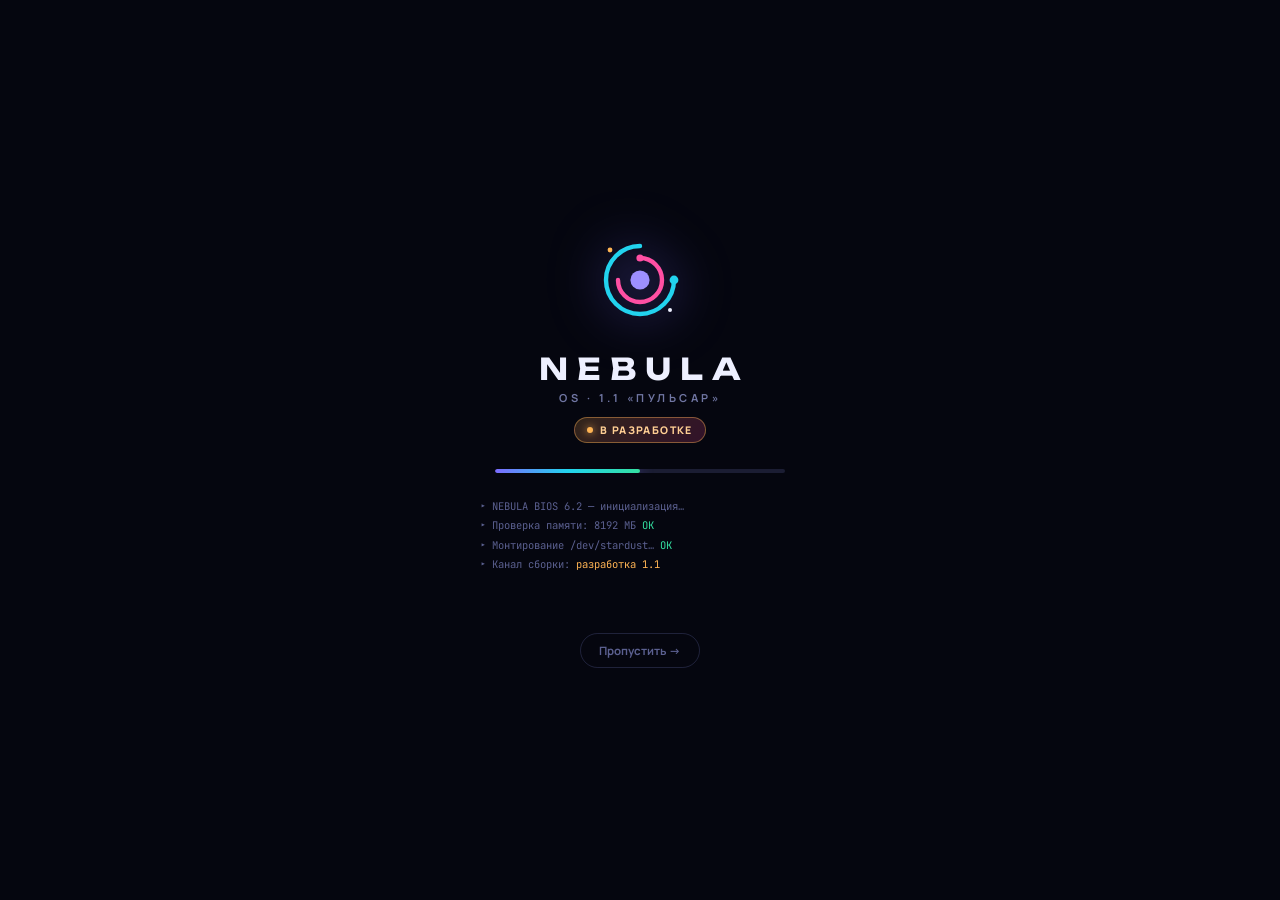
==== commit 82ad282a: "начало полной разработки 1.1" ====
--- a/index.html
+++ b/index.html
@@ -3,13 +3,13 @@
 <head>
 <meta charset="UTF-8">
 <meta name="viewport" content="width=device-width, initial-scale=1.0, viewport-fit=cover, maximum-scale=1.0, user-scalable=no">
-<title>NEBULA OS 1.0.3 — веб-операционная система</title>
+<title>NEBULA OS 1.1 — веб-операционная система</title>
 <meta name="theme-color" content="#05060f">
 <meta name="mobile-web-app-capable" content="yes">
 <meta name="apple-mobile-web-app-capable" content="yes">
 <meta name="apple-mobile-web-app-status-bar-style" content="black-translucent">
 <meta name="apple-mobile-web-app-title" content="NEBULA">
-<meta name="description" content="NEBULA OS — операционная система внутри браузера: окна, файлы, терминал, музыка и сапёр.">
+<meta name="description" content="NEBULA OS — операционная система внутри браузера: окна, файлы, терминал, музыка и сапёр. Версия 1.1 в разработке.">
 <link rel="manifest" href="manifest.webmanifest">
 <link rel="apple-touch-icon" id="appleIcon" href="icons/nebula.svg">
 <link rel="icon" href="data:image/svg+xml,%3Csvg xmlns='http://www.w3.org/2000/svg' viewBox='0 0 24 24'%3E%3Ccircle cx='12' cy='12' r='2.6' fill='%237c6bff'/%3E%3Cpath d='M20.5 12a8.5 8.5 0 1 1-8.5-8.5' stroke='%2322d3ee' stroke-width='1.6' fill='none' stroke-linecap='round'/%3E%3Cpath d='M12 6.5A5.5 5.5 0 1 1 6.5 12' stroke='%23ff4fa3' stroke-width='1.4' fill='none' stroke-linecap='round'/%3E%3C/svg%3E">
@@ -22,6 +22,7 @@
 <link rel="stylesheet" href="css/apps.css">
 <link rel="stylesheet" href="css/terminal.css">
 <link rel="stylesheet" href="css/updates.css">
+<link rel="stylesheet" href="css/devbuild.css">
 </head>
 <body class="locked">
 
@@ -57,6 +58,7 @@
     <button class="tm-btn" id="tmPlay" aria-label="Пауза/продолжить"></button>
     <button class="tm-btn" id="tmStop" aria-label="Остановить эфир"></button>
   </div>
+  <button class="tray-btn dev-chip" id="devChip" data-pop="dev" aria-label="Версия в разработке"></button>
   <button class="tray-btn" id="trayFs" aria-label="Полноэкранный режим" title="Полный экран"></button>
   <button class="tray-btn" id="trayQuick" data-pop="quick" aria-label="Быстрые настройки"></button>
   <button class="tray-btn" id="trayBell" data-pop="notif" aria-label="Уведомления"><span id="bellBadge"></span></button>
@@ -79,6 +81,7 @@
     <button class="pw-btn danger" id="smShutdown"></button>
   </div>
   <div class="sm-build" id="smBuild"></div>
+  <button class="sm-dev" id="smDev" type="button"></button>
 </div>
 
 <div id="popover"></div>
@@ -92,6 +95,7 @@
   <div id="lockName">Космонавт</div>
   <button id="loginBtn">Войти в систему</button>
   <div class="lock-hint">Пароль не требуется — это ваш космос · Enter</div>
+  <div class="lock-dev" id="lockDev"></div>
   <button id="lockFs" class="lock-fs" aria-label="Полноэкранный режим" title="Полный экран"></button>
   <div class="lock-power">
     <button id="lockRestart" title="Перезагрузка" aria-label="Перезагрузка"></button>
@@ -107,7 +111,8 @@
     <circle cx="4.5" cy="4.5" r=".6" fill="#ffb454" stroke="none"/><circle cx="19.5" cy="19.5" r=".5" fill="#eef0ff" stroke="none"/>
   </svg>
   <div class="boot-word">NEBULA</div>
-  <div class="boot-sub" id="bootSub">OS · 1.0.3 «Пульсар»</div>
+  <div class="boot-sub" id="bootSub">OS · 1.1 «Пульсар»</div>
+  <div class="boot-dev" id="bootDev"></div>
   <div class="boot-track"><div id="bootBar"></div></div>
   <div id="bootLog"></div>
   <button id="bootSkip">Пропустить →</button>
--- a/css/apps.css
+++ b/css/apps.css
@@ -16,21 +16,25 @@
 .crumb:last-child{ color:var(--text); }
 .crumb-sep{ color:var(--faint); font-size:11px; }
 .exp-items{ flex:1; overflow-y:auto; overflow-x:hidden; padding:12px; align-content:flex-start; }
-.exp-items.grid{ display:grid; grid-template-columns:repeat(auto-fill,minmax(96px,1fr)); gap:6px; }
+
+/* плитка: фиксированная геометрия ячейки — подсветка выделения всегда
+   накрывает и иконку, и подпись, а имя никогда не схлопывается в ноль */
+.exp-items.grid{ display:grid; grid-template-columns:repeat(auto-fill,minmax(96px,1fr)); grid-auto-rows:106px; gap:6px; align-items:stretch; justify-items:stretch; }
 .exp-items.list{ display:flex; flex-direction:column; gap:2px; }
-.fitem{ position:relative; display:flex; flex-direction:column; align-items:center; gap:7px; padding:11px 6px 9px; border-radius:12px; border:1px solid transparent; transition:background .12s; min-width:0; }
+.fitem{ position:relative; height:100%; min-width:0; min-height:0; display:flex; flex-direction:column; align-items:center; justify-content:flex-start; gap:7px; padding:10px 6px 8px; border-radius:12px; border:1px solid transparent; overflow:hidden; transition:background .12s,border-color .12s; }
 .fitem:hover{ background:var(--surface2); }
 .fitem.sel{ background:var(--acc-12); border-color:var(--acc-35); }
-.fitem .fi{ width:46px; height:46px; border-radius:13px; flex:none; display:flex; align-items:center; justify-content:center; color:#fff; box-shadow:0 4px 12px rgba(0,0,0,.3), inset 0 1px 0 rgba(255,255,255,.25); }
-.fitem .fi.thumb{ width:64px; height:48px; border-radius:9px; overflow:hidden; box-shadow:0 4px 12px rgba(0,0,0,.4); }
+.fitem:focus-visible{ outline:2px solid var(--acc); outline-offset:-2px; }
+.fitem .fi{ flex:0 0 46px; width:46px; height:46px; min-width:46px; min-height:46px; border-radius:13px; display:flex; align-items:center; justify-content:center; color:#fff; box-shadow:0 4px 12px rgba(0,0,0,.3), inset 0 1px 0 rgba(255,255,255,.25); }
+.fitem .fi.thumb{ flex:0 0 48px; width:64px; height:48px; min-width:64px; min-height:48px; border-radius:9px; overflow:hidden; box-shadow:0 4px 12px rgba(0,0,0,.4); }
 .fitem .fi.thumb img{ width:100%; height:100%; object-fit:cover; }
-.fitem .fname{ font-size:11.5px; font-weight:600; text-align:center; line-height:1.3; word-break:break-word; display:-webkit-box; -webkit-line-clamp:2; -webkit-box-orient:vertical; overflow:hidden; max-width:100%; }
-.exp-items.list .fitem{ flex-direction:row; padding:6px 10px; gap:11px; }
-.exp-items.list .fitem .fi{ width:32px; height:32px; border-radius:9px; }
-.exp-items.list .fitem .fi.thumb{ width:44px; height:32px; }
-.exp-items.list .fname{ flex:1; text-align:left; -webkit-line-clamp:1; font-size:12.5px; }
+.fitem .fname{ flex:0 0 auto; width:100%; min-height:15px; max-height:30px; font-size:11.5px; font-weight:600; text-align:center; line-height:1.3; color:var(--text); word-break:break-word; overflow:hidden; display:-webkit-box; -webkit-line-clamp:2; -webkit-box-orient:vertical; }
+.exp-items.list .fitem{ flex-direction:row; height:auto; padding:6px 10px; gap:11px; }
+.exp-items.list .fitem .fi{ flex:0 0 32px; width:32px; height:32px; min-width:32px; min-height:32px; border-radius:9px; }
+.exp-items.list .fitem .fi.thumb{ flex:0 0 32px; width:44px; height:32px; min-width:44px; min-height:32px; }
+.exp-items.list .fname{ flex:1 1 auto; width:auto; min-height:0; max-height:none; text-align:left; -webkit-line-clamp:1; font-size:12.5px; }
 .exp-items.list .fmeta{ font-size:11px; color:var(--faint); flex:none; }
-.rename-inp{ width:100%; min-width:0; font-size:11.5px; text-align:center; padding:3px 5px; border-radius:6px; background:var(--solid); border:1px solid var(--acc); outline:0; color:var(--text); }
+.rename-inp{ flex:0 0 auto; width:100%; height:22px; min-width:0; font-size:11.5px; text-align:center; padding:2px 5px; border-radius:6px; background:var(--solid); border:1px solid var(--acc); outline:0; color:var(--text); }
 .exp-empty{ grid-column:1/-1; display:flex; flex-direction:column; align-items:center; gap:10px; padding:44px 16px; color:var(--faint); text-align:center; }
 .exp-empty .big{ font-size:38px; }
 .exp-empty b{ color:var(--dim); font-size:13.5px; }
@@ -248,6 +252,9 @@
 
 @media (max-width:720px){
   .exp-side{ display:none; }
+  .exp-items.grid{ grid-template-columns:repeat(auto-fill,minmax(84px,1fr)); grid-auto-rows:100px; }
+  .fitem .fi{ flex-basis:42px; width:42px; height:42px; min-width:42px; min-height:42px; }
+  .fitem .fi.thumb{ flex-basis:44px; width:58px; height:44px; min-width:58px; min-height:44px; }
   .mon-top{ grid-template-columns:1fr; }
   .mon-row .mr-cpu{ width:84px; }
   .mon-row .mr-ram{ width:56px; }
@@ -264,7 +271,6 @@
   .m-presets{ grid-template-columns:1fr; }
   .calc-keys{ min-height:220px; }
   .g-over-card{ padding:18px 20px; }
-  /* приглашение и поле ввода — на отдельных строках, ничего не вылезает */
   .term-inrow{ flex-wrap:wrap; gap:2px; padding:2px 12px 12px; }
   .term-ps{ flex:1 1 100%; }
   .term-inrow input{ flex:1 1 100%; }
--- a/css/devbuild.css
+++ b/css/devbuild.css
@@ -0,0 +1,92 @@
+/* NEBULA OS — канал разработки: метка, панель, баннеры */
+
+.dev-chip{
+  height:34px; flex:none; display:flex; align-items:center; gap:6px;
+  padding:0 10px; border-radius:10px; position:relative;
+  background:linear-gradient(135deg,rgba(255,180,84,.20),rgba(255,79,163,.20));
+  border:1px solid rgba(255,180,84,.45);
+  color:#ffd6a0; font-size:11.5px; font-weight:800; letter-spacing:.3px;
+  box-shadow:0 0 0 1px rgba(255,180,84,.08), 0 4px 14px rgba(255,140,84,.16);
+  transition:filter .14s,transform .14s,box-shadow .14s;
+}
+.dev-chip[hidden]{ display:none; }
+.dev-chip:hover{ filter:brightness(1.15); transform:translateY(-1px); box-shadow:0 6px 20px rgba(255,140,84,.28); }
+.dev-chip:active{ transform:scale(.95); }
+.dev-chip .dev-dot{ width:7px; height:7px; border-radius:50%; flex:none; background:#ffb454; box-shadow:0 0 9px #ffb454; animation:devPulse 1.6s ease-in-out infinite; }
+@keyframes devPulse{ 50%{ transform:scale(1.5); opacity:.55; } }
+.dev-chip .dev-txt{ font-family:var(--f-m); font-variant-numeric:tabular-nums; }
+.dev-tag{
+  font-family:var(--f-m); font-size:9px; font-weight:800; letter-spacing:1px;
+  padding:2px 5px; border-radius:5px; background:rgba(255,180,84,.22); color:#ffcf94;
+}
+.dev-tag.solid{ background:linear-gradient(135deg,#ffb454,#ff4fa3); color:#2a1005; }
+
+/* панель «версия в разработке» */
+.dev-hero{ display:flex; align-items:center; gap:14px; padding:12px 13px; margin-bottom:10px;
+  background:linear-gradient(135deg,rgba(255,180,84,.14),rgba(255,79,163,.10));
+  border:1px solid rgba(255,180,84,.32); border-radius:14px; }
+.dev-ver{ font-family:var(--f-d); font-size:32px; font-weight:700; line-height:1;
+  background:linear-gradient(135deg,#ffb454,#ff4fa3); -webkit-background-clip:text; background-clip:text; color:transparent; }
+.dev-meta{ display:flex; flex-direction:column; gap:1px; min-width:0; }
+.dev-meta b{ font-size:13px; color:var(--text); }
+.dev-meta span{ font-family:var(--f-m); font-size:10.5px; color:var(--faint); }
+.dev-note{ font-size:11.5px; line-height:1.6; color:var(--dim); margin-bottom:10px; }
+.dev-legend{ display:flex; gap:10px; font-size:9.5px; font-weight:800; letter-spacing:.8px; text-transform:uppercase; margin-bottom:6px; }
+.dev-legend .ok{ color:var(--green); } .dev-legend .wip{ color:var(--amber); } .dev-legend .plan{ color:var(--faint); }
+.dev-list{ display:flex; flex-direction:column; gap:2px; margin-bottom:12px; }
+.dev-item{ display:flex; align-items:flex-start; gap:9px; padding:7px 8px; border-radius:9px; transition:background .13s; }
+.dev-item:hover{ background:var(--surface2); }
+.dev-item i{ width:7px; height:7px; border-radius:50%; flex:none; margin-top:5px; }
+.dev-item.ok i{ background:var(--green); box-shadow:0 0 8px var(--green); }
+.dev-item.wip i{ background:var(--amber); box-shadow:0 0 8px var(--amber); animation:devPulse 1.8s ease-in-out infinite; }
+.dev-item.plan i{ background:var(--faint); }
+.dev-item .di-t{ flex:1; min-width:0; font-size:11.5px; line-height:1.45; color:var(--dim); }
+.dev-item.ok .di-t{ color:var(--text); }
+.dev-item .di-s{ flex:none; font-size:9.5px; font-weight:800; letter-spacing:.5px; text-transform:uppercase; margin-top:2px; }
+.dev-item.ok .di-s{ color:var(--green); } .dev-item.wip .di-s{ color:var(--amber); } .dev-item.plan .di-s{ color:var(--faint); }
+.dev-actions{ display:flex; gap:7px; flex-wrap:wrap; padding-top:10px; border-top:1px solid var(--border); }
+.dev-actions .btn{ flex:1 1 auto; text-decoration:none; }
+.dev-hide{ display:flex; align-items:center; justify-content:space-between; gap:10px; margin-top:11px; padding-top:10px; border-top:1px solid var(--border); font-size:11.5px; font-weight:600; color:var(--dim); cursor:pointer; }
+
+/* баннер в «О системе» */
+.dev-banner{ display:flex; gap:12px; padding:14px; margin-bottom:14px;
+  background:linear-gradient(135deg,rgba(255,180,84,.13),rgba(255,79,163,.09));
+  border:1px solid rgba(255,180,84,.34); border-radius:16px; }
+.dev-banner .db-ico{ width:34px; height:34px; flex:none; border-radius:11px; display:flex; align-items:center; justify-content:center;
+  background:rgba(255,180,84,.2); color:var(--amber); }
+.dev-banner .db-txt{ flex:1; min-width:0; }
+.dev-banner .db-txt b{ font-size:13.5px; display:block; color:var(--text); }
+.dev-banner .db-txt p{ font-size:11.5px; line-height:1.6; color:var(--dim); margin-top:4px; }
+.dev-banner .dev-hide{ margin-top:10px; }
+
+/* метки на экранах загрузки, входа и в меню Пуск */
+.boot-dev, .lock-dev, .sm-dev{
+  display:inline-flex; align-items:center; gap:7px;
+  padding:5px 12px; border-radius:999px;
+  background:linear-gradient(135deg,rgba(255,180,84,.18),rgba(255,79,163,.18));
+  border:1px solid rgba(255,180,84,.42);
+  font-size:10.5px; font-weight:800; letter-spacing:1.4px; text-transform:uppercase;
+  color:#ffcf94;
+}
+.boot-dev[hidden], .lock-dev[hidden], .sm-dev[hidden]{ display:none; }
+.boot-dev i, .lock-dev i, .sm-dev i{ width:6px; height:6px; border-radius:50%; flex:none; background:#ffb454; box-shadow:0 0 8px #ffb454; animation:devPulse 1.6s ease-in-out infinite; }
+.boot-dev{ margin:-18px 0 26px; }
+.lock-dev{ margin-top:14px; }
+.sm-dev{ margin:9px auto 0; cursor:pointer; transition:filter .14s,transform .14s; }
+.sm-dev:hover{ filter:brightness(1.15); transform:translateY(-1px); }
+#bootLog .warn{ color:#ffb454; }
+
+@media (max-width:720px){
+  .dev-chip{ height:36px; padding:0 8px; gap:5px; }
+  .dev-chip .dev-tag{ display:none; }
+  .dev-ver{ font-size:28px; }
+  .dev-actions .btn{ flex:1 1 100%; }
+  .boot-dev{ margin:-12px 0 18px; }
+}
+@media (max-height:620px){
+  .boot-dev{ margin:-10px 0 14px; padding:4px 10px; font-size:9.5px; }
+  .lock-dev{ margin-top:9px; padding:4px 10px; font-size:9.5px; }
+}
+@media (max-height:430px){
+  .lock-dev{ display:none; }
+}
